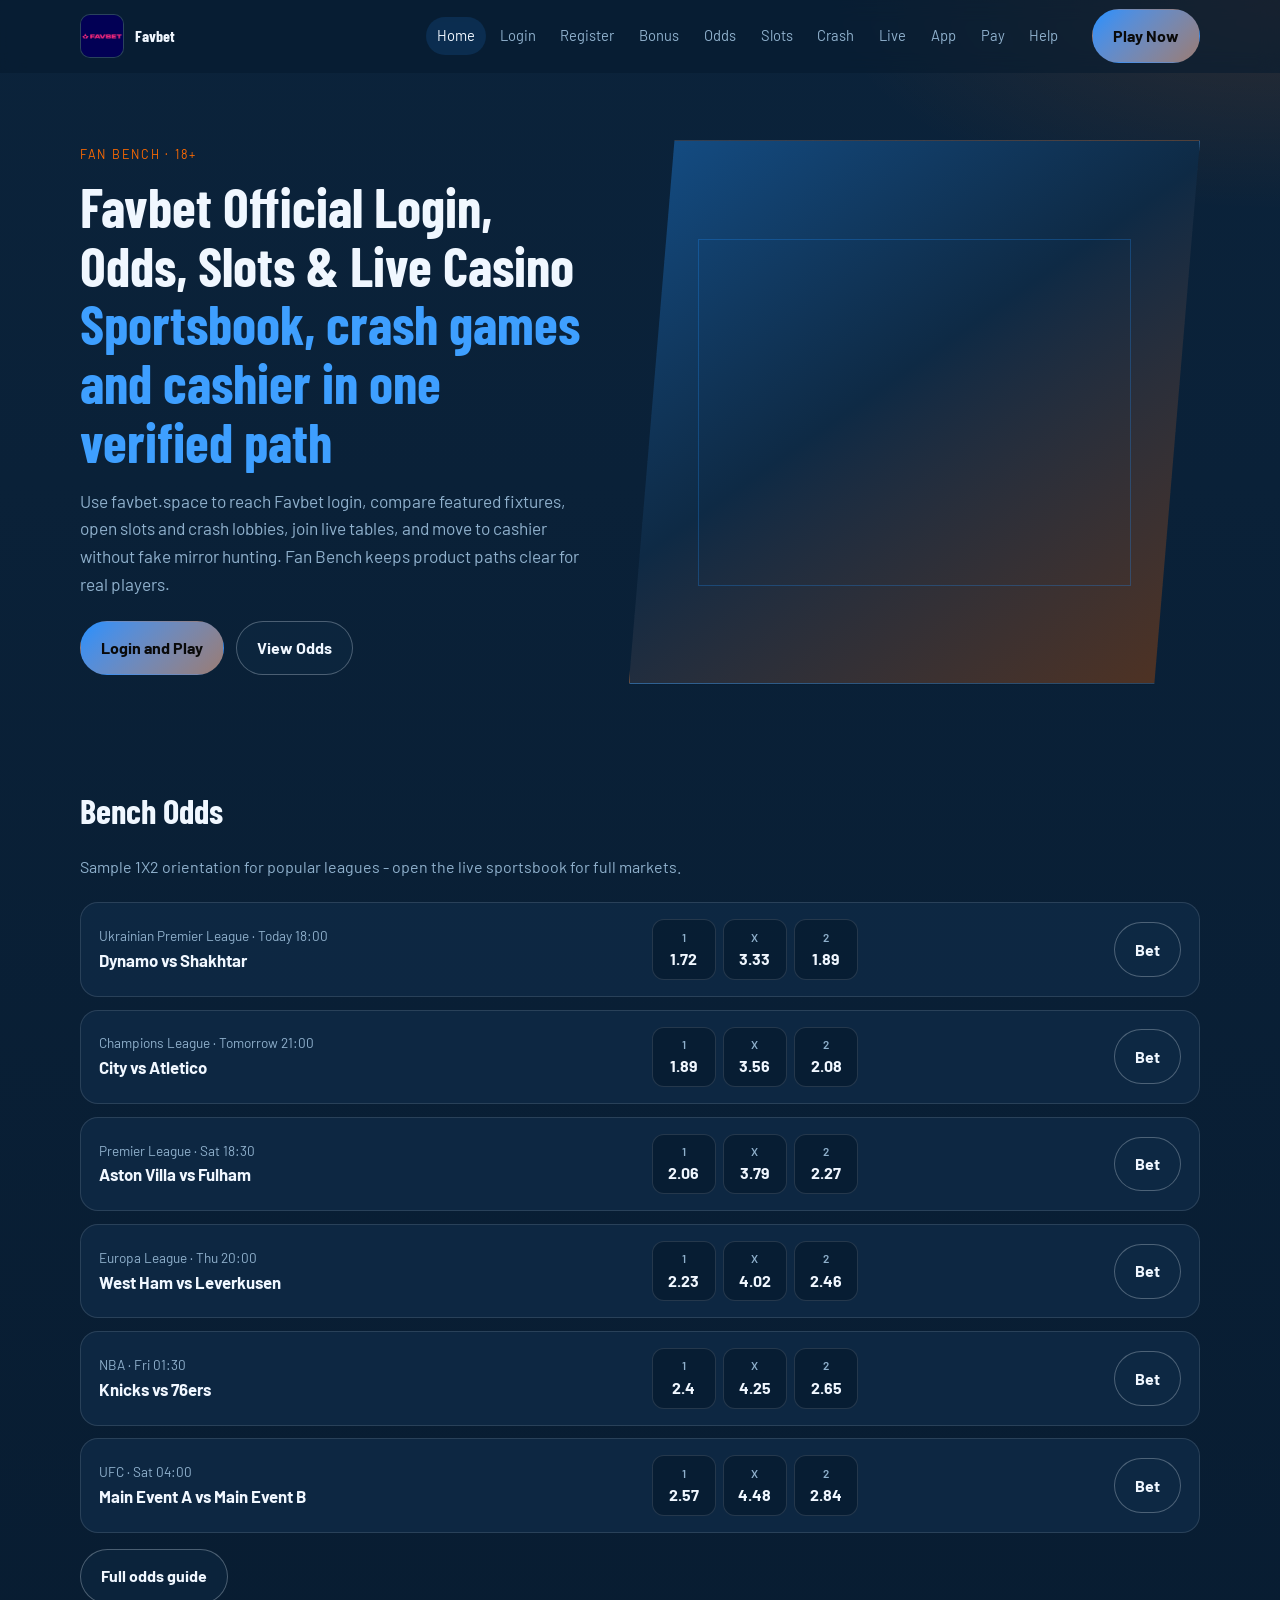
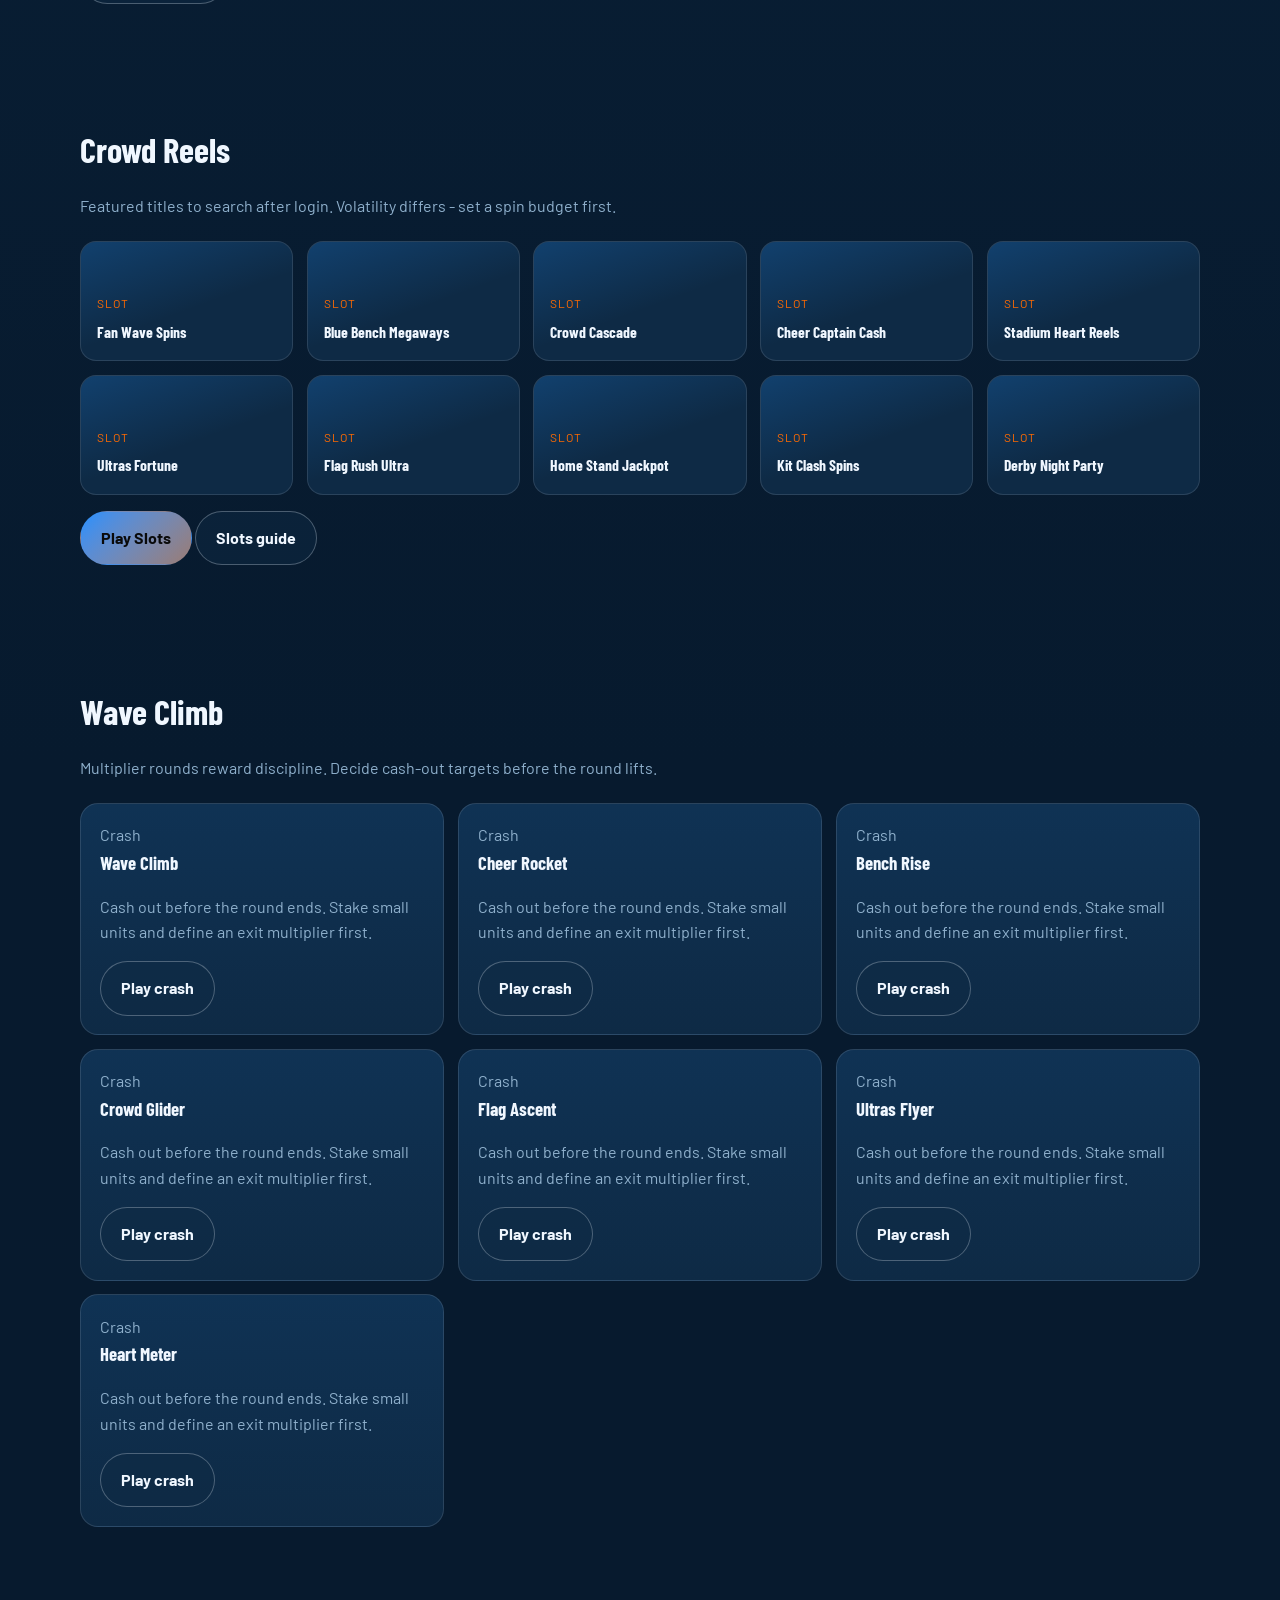
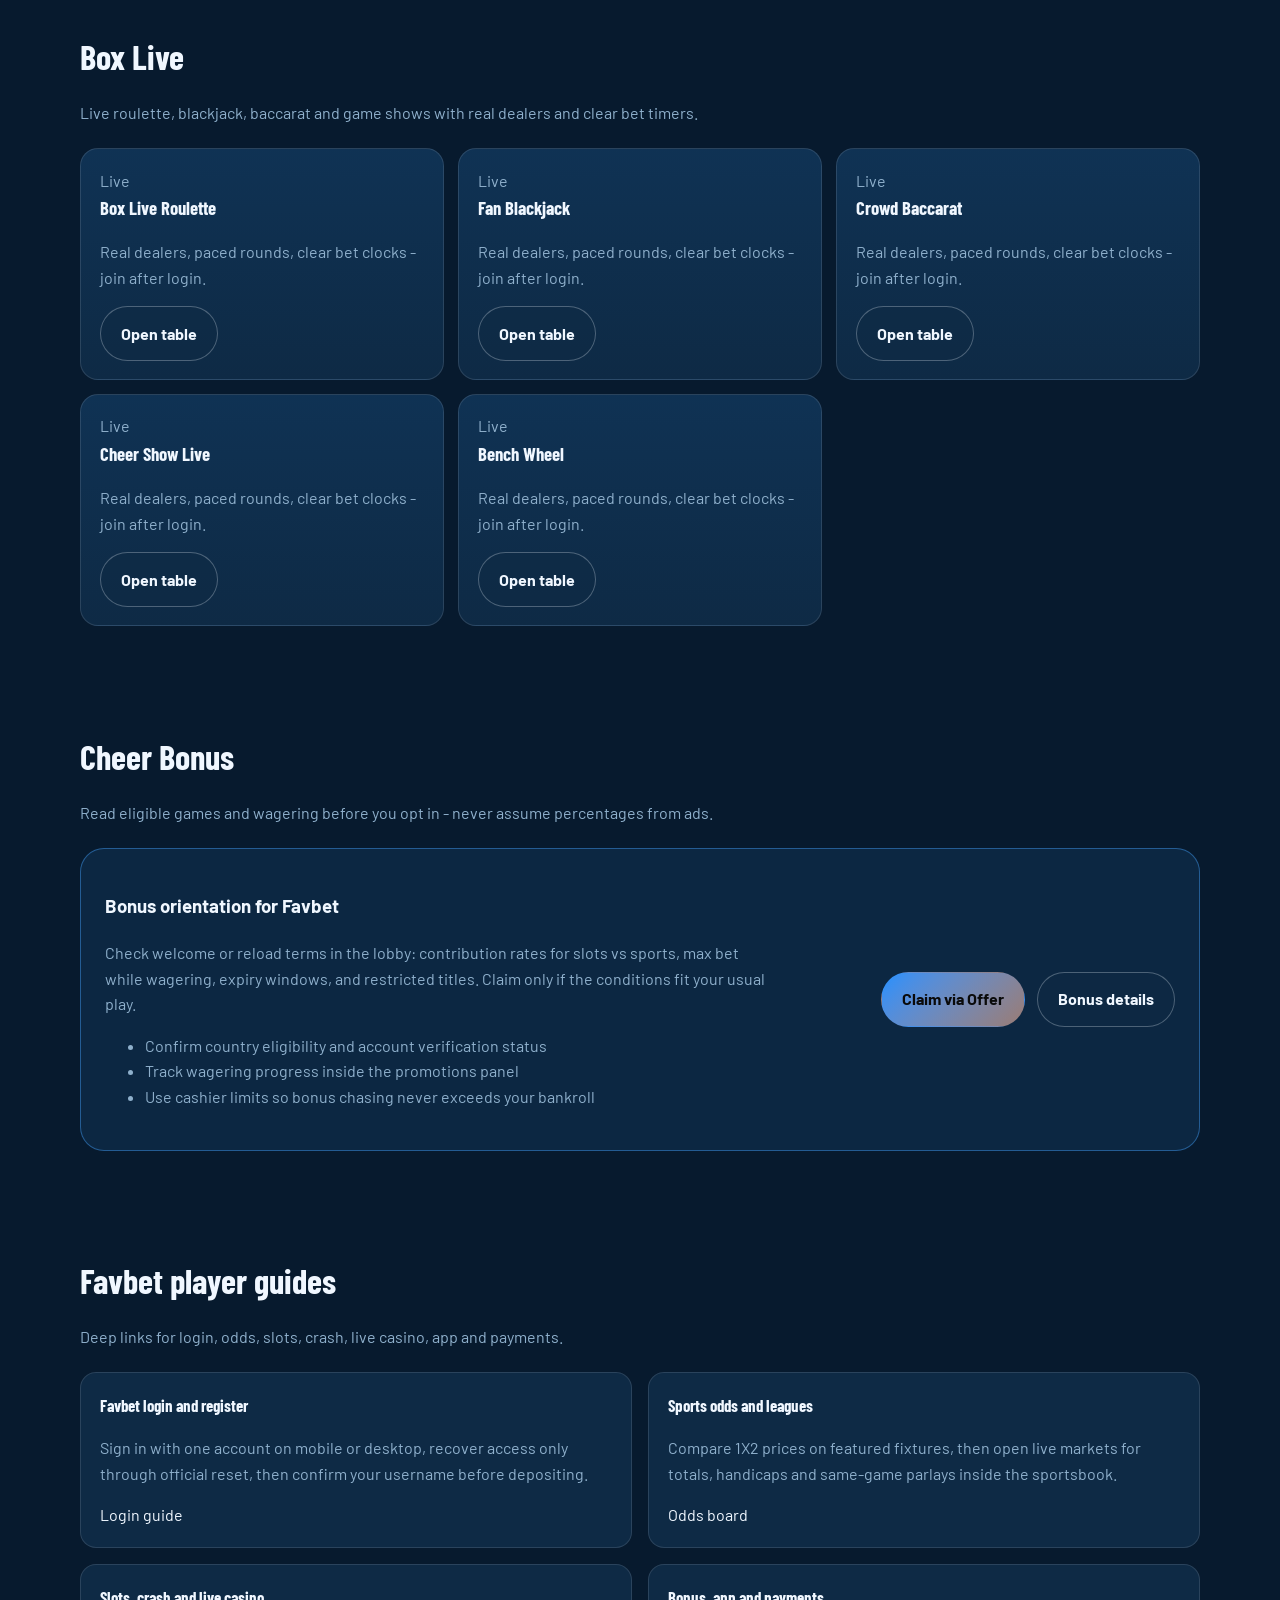
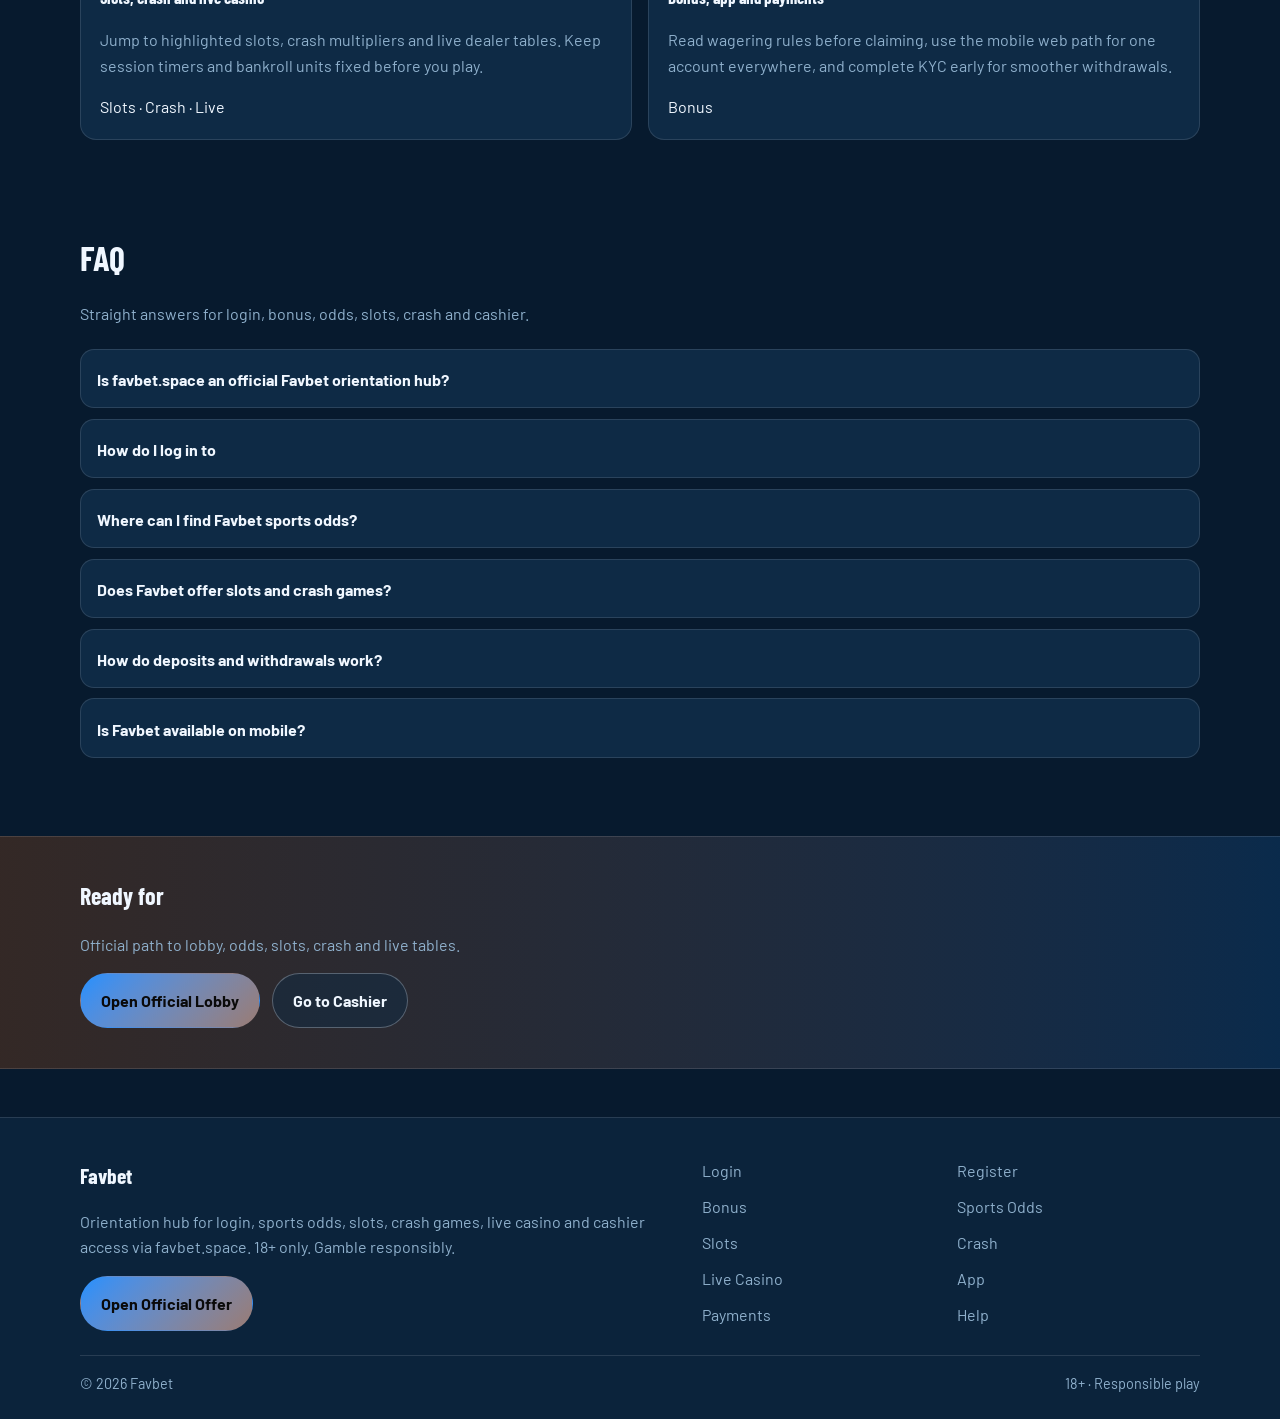
==== index.html @ 4b24b723 "Initial favbet brand hub" ====
<!DOCTYPE html>
<html lang="en">
<head>
<meta charset="utf-8">
<meta name="viewport" content="width=device-width, initial-scale=1">
<title>Favbet Official Login, Sports Odds, Slots &amp; Live Casino | favbet.space</title>
<meta name="description" content="Favbet on favbet.space: fast login, sports odds, slots, crash games, live casino, bonus orientation and cashier access. Play via the official offer. 18+.">
<meta name="robots" content="index,follow,max-image-preview:large">
<link rel="canonical" href="https://favbet.space/">
<meta property="og:type" content="website">
<meta property="og:site_name" content="Favbet">
<meta property="og:title" content="Favbet Official Login, Sports Odds, Slots &amp; Live Casino | favbet.space">
<meta property="og:description" content="Favbet on favbet.space: fast login, sports odds, slots, crash games, live casino, bonus orientation and cashier access. Play via the official offer. 18+.">
<meta property="og:url" content="https://favbet.space/">
<meta property="og:image" content="https://favbet.space/assets/brand/logo.png">
<meta name="twitter:card" content="summary_large_image">
<meta name="twitter:title" content="Favbet Official Login, Sports Odds, Slots &amp; Live Casino | favbet.space">
<meta name="twitter:description" content="Favbet on favbet.space: fast login, sports odds, slots, crash games, live casino, bonus orientation and cashier access. Play via the official offer. 18+.">
<meta name="twitter:image" content="https://favbet.space/assets/brand/logo.png">
<link rel="icon" href="/favicon.png" type="image/png">
<link rel="apple-touch-icon" href="/assets/brand/logo.png">
<link rel="manifest" href="/site.webmanifest">
<link rel="preconnect" href="https://fonts.googleapis.com">
<link rel="preconnect" href="https://fonts.gstatic.com" crossorigin>
<link href="https://fonts.googleapis.com/css2?family=Barlow+Condensed:wght@600;700&family=Barlow:wght@400;600;700&display=swap" rel="stylesheet">
<link rel="stylesheet" href="/css/styles.css">
<script type="application/ld+json">{"@context":"https://schema.org","@type":"FAQPage","url":"https://favbet.space/","mainEntity":[{"@type":"Question","name":"Is favbet.space an official Favbet orientation hub?","acceptedAnswer":{"@type":"Answer","text":"Yes. favbet.space helps you reach Favbet login, sports odds, slots, crash games, live casino and cashier via the verified offer link. Always confirm you land on the live platform after tapping Play."}},{"@type":"Question","name":"How do I log in to ","acceptedAnswer":{"@type":"Answer","text":"Open the official offer from favbet.space, enter your registered email or username and password, complete any security check, then confirm your account name appears in the lobby header."}},{"@type":"Question","name":"Where can I find Favbet sports odds?","acceptedAnswer":{"@type":"Answer","text":"Use the sports / odds section on this hub, then continue to the live Favbet sportsbook for 1X2, handicaps, totals and in-play markets across major leagues."}},{"@type":"Question","name":"Does Favbet offer slots and crash games?","acceptedAnswer":{"@type":"Answer","text":"Yes. Popular slots and crash titles are highlighted here so you can jump straight into the lobby catalog after login. Set a session budget before spinning."}},{"@type":"Question","name":"How do deposits and withdrawals work?","acceptedAnswer":{"@type":"Answer","text":"Fund via the cashier after login, complete KYC early if prompted, and use the same verified methods for withdrawals. Keep billing details consistent with your profile."}},{"@type":"Question","name":"Is Favbet available on mobile?","acceptedAnswer":{"@type":"Answer","text":"One account works on phone and desktop browsers. Prefer a stable connection, avoid shared devices, and log out after cash sessions on borrowed phones."}}]}</script>
</head>
<body class="layout-4 home">
<header class="site-header" id="siteHeader">
<div class="wrap header-inner">
<a class="brand" href="/" aria-label="Favbet home"><img src="/assets/brand/logo.png" alt="Favbet logo" width="44" height="44"><span>Favbet</span></a>
<button class="nav-toggle" id="navToggle" aria-expanded="false" aria-controls="siteNav" type="button">Menu</button>
<nav class="site-nav" id="siteNav"><a class="nav-link is-active" href="/">Home</a><a class="nav-link" href="/fan-login.html">Login</a><a class="nav-link" href="/roster-join.html">Register</a><a class="nav-link" href="/cheer-bonus.html">Bonus</a><a class="nav-link" href="/bench-odds.html">Odds</a><a class="nav-link" href="/crowd-reels.html">Slots</a><a class="nav-link" href="/wave-climb.html">Crash</a><a class="nav-link" href="/box-live.html">Live</a><a class="nav-link" href="/fan-app.html">App</a><a class="nav-link" href="/gate-pay.html">Pay</a><a class="nav-link" href="/crew-help.html">Help</a></nav>
<a class="btn btn-accent header-cta" href="https://martell891.online/6Qcky8Fc?sub_id_1=favbet.space" rel="nofollow sponsored noopener" target="_blank">Play Now</a>
</div>
</header>
<section class="hero"><div class="wrap"><div class="hero-grid">
<div class="hero-copy">
<div class="eyebrow">Fan Bench · 18+</div>
<h1>Favbet Official Login, Odds, Slots &amp; Live Casino<span>Sportsbook, crash games and cashier in one verified path</span></h1>
<p class="lead">Use favbet.space to reach Favbet login, compare featured fixtures, open slots and crash lobbies, join live tables, and move to cashier without fake mirror hunting. Fan Bench keeps product paths clear for real players.</p>
<div class="cta-row">
<a class="btn btn-accent" href="https://martell891.online/6Qcky8Fc?sub_id_1=favbet.space" rel="nofollow sponsored noopener" target="_blank">Login and Play</a>
<a class="btn btn-ghost" href="/bench-odds.html">View Odds</a>
</div></div>
<div class="hero-visual" role="img" aria-label="Favbet arena visual"></div>
</div></div></section>
<section class="section" id="odds"><div class="wrap">
<div class="section-head"><h2>Bench Odds</h2><p class="mute">Sample 1X2 orientation for popular leagues - open the live sportsbook for full markets.</p></div>
<div class="odds-board"><article class="odds-row">
<div><div class="odds-meta">Ukrainian Premier League · Today 18:00</div>
<div class="odds-match">Dynamo vs Shakhtar</div></div>
<div class="odds-prices"><div class="price"><small>1</small>1.72</div><div class="price"><small>X</small>3.33</div><div class="price"><small>2</small>1.89</div></div>
<a class="btn btn-ghost" href="https://martell891.online/6Qcky8Fc?sub_id_1=favbet.space" rel="nofollow sponsored noopener" target="_blank">Bet</a>
</article>
<article class="odds-row">
<div><div class="odds-meta">Champions League · Tomorrow 21:00</div>
<div class="odds-match">City vs Atletico</div></div>
<div class="odds-prices"><div class="price"><small>1</small>1.89</div><div class="price"><small>X</small>3.56</div><div class="price"><small>2</small>2.08</div></div>
<a class="btn btn-ghost" href="https://martell891.online/6Qcky8Fc?sub_id_1=favbet.space" rel="nofollow sponsored noopener" target="_blank">Bet</a>
</article>
<article class="odds-row">
<div><div class="odds-meta">Premier League · Sat 18:30</div>
<div class="odds-match">Aston Villa vs Fulham</div></div>
<div class="odds-prices"><div class="price"><small>1</small>2.06</div><div class="price"><small>X</small>3.79</div><div class="price"><small>2</small>2.27</div></div>
<a class="btn btn-ghost" href="https://martell891.online/6Qcky8Fc?sub_id_1=favbet.space" rel="nofollow sponsored noopener" target="_blank">Bet</a>
</article>
<article class="odds-row">
<div><div class="odds-meta">Europa League · Thu 20:00</div>
<div class="odds-match">West Ham vs Leverkusen</div></div>
<div class="odds-prices"><div class="price"><small>1</small>2.23</div><div class="price"><small>X</small>4.02</div><div class="price"><small>2</small>2.46</div></div>
<a class="btn btn-ghost" href="https://martell891.online/6Qcky8Fc?sub_id_1=favbet.space" rel="nofollow sponsored noopener" target="_blank">Bet</a>
</article>
<article class="odds-row">
<div><div class="odds-meta">NBA · Fri 01:30</div>
<div class="odds-match">Knicks vs 76ers</div></div>
<div class="odds-prices"><div class="price"><small>1</small>2.4</div><div class="price"><small>X</small>4.25</div><div class="price"><small>2</small>2.65</div></div>
<a class="btn btn-ghost" href="https://martell891.online/6Qcky8Fc?sub_id_1=favbet.space" rel="nofollow sponsored noopener" target="_blank">Bet</a>
</article>
<article class="odds-row">
<div><div class="odds-meta">UFC · Sat 04:00</div>
<div class="odds-match">Main Event A vs Main Event B</div></div>
<div class="odds-prices"><div class="price"><small>1</small>2.57</div><div class="price"><small>X</small>4.48</div><div class="price"><small>2</small>2.84</div></div>
<a class="btn btn-ghost" href="https://martell891.online/6Qcky8Fc?sub_id_1=favbet.space" rel="nofollow sponsored noopener" target="_blank">Bet</a>
</article></div>
<p style="margin-top:1rem"><a class="btn btn-ghost" href="/bench-odds.html">Full odds guide</a></p>
</div></section>
<section class="section" id="slots"><div class="wrap">
<div class="section-head"><h2>Crowd Reels</h2><p class="mute">Featured titles to search after login. Volatility differs - set a spin budget first.</p></div>
<div class="card-grid"><article class="game-card"><div class="tag">Slot</div><h3>Fan Wave Spins</h3></article><article class="game-card"><div class="tag">Slot</div><h3>Blue Bench Megaways</h3></article><article class="game-card"><div class="tag">Slot</div><h3>Crowd Cascade</h3></article><article class="game-card"><div class="tag">Slot</div><h3>Cheer Captain Cash</h3></article><article class="game-card"><div class="tag">Slot</div><h3>Stadium Heart Reels</h3></article><article class="game-card"><div class="tag">Slot</div><h3>Ultras Fortune</h3></article><article class="game-card"><div class="tag">Slot</div><h3>Flag Rush Ultra</h3></article><article class="game-card"><div class="tag">Slot</div><h3>Home Stand Jackpot</h3></article><article class="game-card"><div class="tag">Slot</div><h3>Kit Clash Spins</h3></article><article class="game-card"><div class="tag">Slot</div><h3>Derby Night Party</h3></article></div>
<p style="margin-top:1rem"><a class="btn btn-accent" href="https://martell891.online/6Qcky8Fc?sub_id_1=favbet.space" rel="nofollow sponsored noopener" target="_blank">Play Slots</a>
<a class="btn btn-ghost" href="/crowd-reels.html">Slots guide</a></p>
</div></section>
<section class="section" id="crash"><div class="wrap">
<div class="section-head"><h2>Wave Climb</h2><p class="mute">Multiplier rounds reward discipline. Decide cash-out targets before the round lifts.</p></div>
<div class="crash-grid"><article class="panel"><div class="tag mute">Crash</div><h3>Wave Climb</h3><p class="mute">Cash out before the round ends. Stake small units and define an exit multiplier first.</p><a class="btn btn-ghost" href="https://martell891.online/6Qcky8Fc?sub_id_1=favbet.space" rel="nofollow sponsored noopener" target="_blank">Play crash</a></article><article class="panel"><div class="tag mute">Crash</div><h3>Cheer Rocket</h3><p class="mute">Cash out before the round ends. Stake small units and define an exit multiplier first.</p><a class="btn btn-ghost" href="https://martell891.online/6Qcky8Fc?sub_id_1=favbet.space" rel="nofollow sponsored noopener" target="_blank">Play crash</a></article><article class="panel"><div class="tag mute">Crash</div><h3>Bench Rise</h3><p class="mute">Cash out before the round ends. Stake small units and define an exit multiplier first.</p><a class="btn btn-ghost" href="https://martell891.online/6Qcky8Fc?sub_id_1=favbet.space" rel="nofollow sponsored noopener" target="_blank">Play crash</a></article><article class="panel"><div class="tag mute">Crash</div><h3>Crowd Glider</h3><p class="mute">Cash out before the round ends. Stake small units and define an exit multiplier first.</p><a class="btn btn-ghost" href="https://martell891.online/6Qcky8Fc?sub_id_1=favbet.space" rel="nofollow sponsored noopener" target="_blank">Play crash</a></article><article class="panel"><div class="tag mute">Crash</div><h3>Flag Ascent</h3><p class="mute">Cash out before the round ends. Stake small units and define an exit multiplier first.</p><a class="btn btn-ghost" href="https://martell891.online/6Qcky8Fc?sub_id_1=favbet.space" rel="nofollow sponsored noopener" target="_blank">Play crash</a></article><article class="panel"><div class="tag mute">Crash</div><h3>Ultras Flyer</h3><p class="mute">Cash out before the round ends. Stake small units and define an exit multiplier first.</p><a class="btn btn-ghost" href="https://martell891.online/6Qcky8Fc?sub_id_1=favbet.space" rel="nofollow sponsored noopener" target="_blank">Play crash</a></article><article class="panel"><div class="tag mute">Crash</div><h3>Heart Meter</h3><p class="mute">Cash out before the round ends. Stake small units and define an exit multiplier first.</p><a class="btn btn-ghost" href="https://martell891.online/6Qcky8Fc?sub_id_1=favbet.space" rel="nofollow sponsored noopener" target="_blank">Play crash</a></article></div>
</div></section>
<section class="section" id="live"><div class="wrap">
<div class="section-head"><h2>Box Live</h2><p class="mute">Live roulette, blackjack, baccarat and game shows with real dealers and clear bet timers.</p></div>
<div class="live-grid"><article class="panel"><div class="tag mute">Live</div><h3>Box Live Roulette</h3><p class="mute">Real dealers, paced rounds, clear bet clocks - join after login.</p><a class="btn btn-ghost" href="https://martell891.online/6Qcky8Fc?sub_id_1=favbet.space" rel="nofollow sponsored noopener" target="_blank">Open table</a></article><article class="panel"><div class="tag mute">Live</div><h3>Fan Blackjack</h3><p class="mute">Real dealers, paced rounds, clear bet clocks - join after login.</p><a class="btn btn-ghost" href="https://martell891.online/6Qcky8Fc?sub_id_1=favbet.space" rel="nofollow sponsored noopener" target="_blank">Open table</a></article><article class="panel"><div class="tag mute">Live</div><h3>Crowd Baccarat</h3><p class="mute">Real dealers, paced rounds, clear bet clocks - join after login.</p><a class="btn btn-ghost" href="https://martell891.online/6Qcky8Fc?sub_id_1=favbet.space" rel="nofollow sponsored noopener" target="_blank">Open table</a></article><article class="panel"><div class="tag mute">Live</div><h3>Cheer Show Live</h3><p class="mute">Real dealers, paced rounds, clear bet clocks - join after login.</p><a class="btn btn-ghost" href="https://martell891.online/6Qcky8Fc?sub_id_1=favbet.space" rel="nofollow sponsored noopener" target="_blank">Open table</a></article><article class="panel"><div class="tag mute">Live</div><h3>Bench Wheel</h3><p class="mute">Real dealers, paced rounds, clear bet clocks - join after login.</p><a class="btn btn-ghost" href="https://martell891.online/6Qcky8Fc?sub_id_1=favbet.space" rel="nofollow sponsored noopener" target="_blank">Open table</a></article></div>
</div></section>
<section class="section" id="bonus"><div class="wrap">
<div class="section-head"><h2>Cheer Bonus</h2><p class="mute">Read eligible games and wagering before you opt in - never assume percentages from ads.</p></div>
<div class="bonus-box"><div>
<h3>Bonus orientation for Favbet</h3>
<p class="mute">Check welcome or reload terms in the lobby: contribution rates for slots vs sports, max bet while wagering, expiry windows, and restricted titles. Claim only if the conditions fit your usual play.</p>
<ul class="mute"><li>Confirm country eligibility and account verification status</li><li>Track wagering progress inside the promotions panel</li><li>Use cashier limits so bonus chasing never exceeds your bankroll</li></ul>
</div>
<div class="cta-row" style="justify-content:flex-end">
<a class="btn btn-accent" href="https://martell891.online/6Qcky8Fc?sub_id_1=favbet.space" rel="nofollow sponsored noopener" target="_blank">Claim via Offer</a>
<a class="btn btn-ghost" href="/cheer-bonus.html">Bonus details</a>
</div></div></div></section>
<section class="section" id="seo"><div class="wrap">
<div class="section-head"><h2>Favbet player guides</h2><p class="mute">Deep links for login, odds, slots, crash, live casino, app and payments.</p></div>
<div class="seo-stack"><article class="seo-card"><h3>Favbet login and register</h3><p class="mute">Sign in with one account on mobile or desktop, recover access only through official reset, then confirm your username before depositing.</p><a href="/fan-login.html">Login guide</a></article>
<article class="seo-card"><h3>Sports odds and leagues</h3><p class="mute">Compare 1X2 prices on featured fixtures, then open live markets for totals, handicaps and same-game parlays inside the sportsbook.</p><a href="/bench-odds.html">Odds board</a></article>
<article class="seo-card"><h3>Slots, crash and live casino</h3><p class="mute">Jump to highlighted slots, crash multipliers and live dealer tables. Keep session timers and bankroll units fixed before you play.</p><a href="/crowd-reels.html">Slots</a> · <a href="/wave-climb.html">Crash</a> · <a href="/box-live.html">Live</a></article>
<article class="seo-card"><h3>Bonus, app and payments</h3><p class="mute">Read wagering rules before claiming, use the mobile web path for one account everywhere, and complete KYC early for smoother withdrawals.</p><a href="/cheer-bonus.html">Bonus</a></article></div>
</div></section>
<section class="faq wrap" id="faq"><div class="section-head"><h2>FAQ</h2><p class="mute">Straight answers for login, bonus, odds, slots, crash and cashier.</p></div><div class="faq-list"><details class="faq-item"><summary>Is favbet.space an official Favbet orientation hub?</summary><p>Yes. favbet.space helps you reach Favbet login, sports odds, slots, crash games, live casino and cashier via the verified offer link. Always confirm you land on the live platform after tapping Play.</p></details><details class="faq-item"><summary>How do I log in to </summary><p>Open the official offer from favbet.space, enter your registered email or username and password, complete any security check, then confirm your account name appears in the lobby header.</p></details><details class="faq-item"><summary>Where can I find Favbet sports odds?</summary><p>Use the sports / odds section on this hub, then continue to the live Favbet sportsbook for 1X2, handicaps, totals and in-play markets across major leagues.</p></details><details class="faq-item"><summary>Does Favbet offer slots and crash games?</summary><p>Yes. Popular slots and crash titles are highlighted here so you can jump straight into the lobby catalog after login. Set a session budget before spinning.</p></details><details class="faq-item"><summary>How do deposits and withdrawals work?</summary><p>Fund via the cashier after login, complete KYC early if prompted, and use the same verified methods for withdrawals. Keep billing details consistent with your profile.</p></details><details class="faq-item"><summary>Is Favbet available on mobile?</summary><p>One account works on phone and desktop browsers. Prefer a stable connection, avoid shared devices, and log out after cash sessions on borrowed phones.</p></details></div></section>
<section class="cta-band"><div class="wrap cta-inner">
<h2>Ready for </h2>
<p class="mute">Official path to lobby, odds, slots, crash and live tables.</p>
<div class="cta-row">
<a class="btn btn-accent" href="https://martell891.online/6Qcky8Fc?sub_id_1=favbet.space" rel="nofollow sponsored noopener" target="_blank">Open Official Lobby</a>
<a class="btn btn-ghost" href="https://martell891.online/6Qcky8Fc?sub_id_1=favbet.space" rel="nofollow sponsored noopener" target="_blank">Go to Cashier</a>
</div></div></section>
<footer class="site-footer">
<div class="wrap footer-grid">
<div>
<div class="footer-brand">Favbet</div>
<p class="mute">Orientation hub for login, sports odds, slots, crash games, live casino and cashier access via favbet.space. 18+ only. Gamble responsibly.</p>
<a class="btn btn-accent" href="https://martell891.online/6Qcky8Fc?sub_id_1=favbet.space" rel="nofollow sponsored noopener" target="_blank">Open Official Offer</a>
</div>
<div class="footer-links"><a href="/fan-login.html">Login</a><a href="/roster-join.html">Register</a><a href="/cheer-bonus.html">Bonus</a><a href="/bench-odds.html">Sports Odds</a><a href="/crowd-reels.html">Slots</a><a href="/wave-climb.html">Crash</a><a href="/box-live.html">Live Casino</a><a href="/fan-app.html">App</a><a href="/gate-pay.html">Payments</a><a href="/crew-help.html">Help</a></div>
</div>
<div class="wrap footer-base"><span>&copy; 2026 Favbet</span><span>18+ &middot; Responsible play</span></div>
</footer>
<script src="/js/main.js"></script>
</body>
</html>
---- css/styles.css ----
:root{
--bg:#071A2E;--surface:#0E2A45;--text:#F0F7FF;--mute:#8FB0CC;
--accent:#1E90FF;--accent2:#FF6A00;
--font-display:'Barlow Condensed',Georgia,serif;--font-body:'Barlow',system-ui,sans-serif;
--radius:18px;--line:color-mix(in srgb,var(--text) 12%,transparent);
--shadow:0 18px 50px color-mix(in srgb,#000 45%,transparent);
}
*{box-sizing:border-box}html{scroll-behavior:smooth}
body{margin:0;font-family:var(--font-body);color:var(--text);line-height:1.6;min-height:100vh;background:
radial-gradient(1100px 500px at 10% -10%,color-mix(in srgb,var(--accent) 16%,transparent),transparent 55%),
radial-gradient(900px 420px at 100% 0%,color-mix(in srgb,var(--accent2) 14%,transparent),transparent 50%),
linear-gradient(180deg,color-mix(in srgb,var(--surface) 55%,var(--bg)),var(--bg) 38%,var(--bg))}
img{max-width:100%;display:block}a{color:inherit;text-decoration:none}
.wrap{width:min(1120px,92%);margin:0 auto}.mute{color:var(--mute)}
.site-header{position:sticky;top:0;z-index:50;backdrop-filter:blur(10px);background:color-mix(in srgb,var(--bg) 55%,transparent);border-bottom:1px solid transparent;transition:.25s ease}
.site-header.is-solid{background:color-mix(in srgb,var(--bg) 92%,transparent);border-bottom-color:var(--line);box-shadow:0 8px 30px color-mix(in srgb,#000 25%,transparent)}
.header-inner{display:flex;align-items:center;gap:1rem;min-height:72px}
.brand{display:flex;align-items:center;gap:.7rem;font-family:var(--font-display);font-weight:700}
.brand img{width:44px;height:44px;object-fit:cover;border-radius:10px;border:1px solid var(--line);background:var(--surface)}
.site-nav{display:none;gap:.15rem;flex-wrap:wrap}
.nav-link{padding:.45rem .7rem;border-radius:999px;color:var(--mute);font-size:.92rem}
.nav-link:hover,.nav-link.is-active{color:var(--text);background:color-mix(in srgb,var(--accent) 14%,transparent)}
.nav-toggle{margin-left:auto;background:var(--surface);border:1px solid var(--line);color:var(--text);border-radius:999px;padding:.45rem .9rem;cursor:pointer}
.header-cta{display:none}
@media(min-width:980px){.nav-toggle{display:none}.site-nav{display:flex;margin-left:auto}.header-cta{display:inline-flex;margin-left:.4rem}}
body.nav-open .site-nav{display:flex;position:absolute;left:4%;right:4%;top:72px;flex-direction:column;background:var(--surface);border:1px solid var(--line);border-radius:16px;padding:.6rem;box-shadow:var(--shadow)}
.btn{display:inline-flex;align-items:center;justify-content:center;gap:.4rem;padding:.85rem 1.25rem;border-radius:999px;font-weight:700;border:1px solid transparent;transition:.2s ease}
.btn-accent{background:linear-gradient(135deg,var(--accent),color-mix(in srgb,var(--accent2) 55%,var(--accent)));color:#0a0a0a}
.btn-accent:hover{filter:brightness(1.06);transform:translateY(-1px)}
.btn-ghost{border-color:color-mix(in srgb,var(--text) 28%,transparent);color:var(--text);background:color-mix(in srgb,var(--surface) 50%,transparent)}
.btn-ghost:hover{border-color:var(--accent);color:var(--accent)}
.hero{padding:4.2rem 0 3rem}.hero-grid{display:grid;gap:2rem}@media(min-width:900px){.hero-grid{grid-template-columns:.95fr 1.05fr}}.hero-visual{clip-path:polygon(8% 0,100% 0,92% 100%,0 100%);aspect-ratio:1.05;border-radius:0}
.eyebrow{display:inline-block;font-size:.78rem;letter-spacing:.14em;text-transform:uppercase;color:var(--accent2);margin-bottom:.8rem}
.hero h1{font-family:var(--font-display);font-size:clamp(2rem,4.5vw,3.4rem);line-height:1.08;margin:0 0 1rem;font-weight:700}
.hero h1 span{display:block;color:color-mix(in srgb,var(--accent) 85%,var(--text))}
.lead{font-size:1.08rem;color:var(--mute);max-width:54ch;margin:0 0 1.4rem}
.cta-row{display:flex;flex-wrap:wrap;gap:.75rem}
.hero-visual{background:linear-gradient(145deg,color-mix(in srgb,var(--accent) 35%,var(--surface)),var(--surface) 45%,color-mix(in srgb,var(--accent2) 30%,var(--bg))),repeating-linear-gradient(-28deg,transparent,transparent 12px,color-mix(in srgb,var(--text) 4%,transparent) 12px,color-mix(in srgb,var(--text) 4%,transparent) 13px);border:1px solid var(--line);box-shadow:var(--shadow);position:relative;overflow:hidden;min-height:220px}
.hero-visual::after{content:"";position:absolute;inset:18% 12%;border:1px solid color-mix(in srgb,var(--accent) 40%,transparent);border-radius:inherit;opacity:.7}
.section{padding:3.2rem 0}.section-head{margin-bottom:1.4rem}
.section-head h2{font-family:var(--font-display);font-size:clamp(1.55rem,3vw,2.15rem);margin:0 0 .45rem}
.odds-board{display:grid;gap:.8rem}
.odds-row{display:grid;gap:.7rem;align-items:center;background:color-mix(in srgb,var(--surface) 88%,transparent);border:1px solid var(--line);border-radius:var(--radius);padding:1rem 1.1rem}
@media(min-width:760px){.odds-row{grid-template-columns:1.2fr 1fr auto}}
.odds-meta{font-size:.85rem;color:var(--mute)}.odds-match{font-weight:700;font-size:1.05rem}
.odds-prices{display:flex;gap:.45rem;flex-wrap:wrap}
.price{min-width:64px;text-align:center;padding:.45rem .55rem;border-radius:12px;background:color-mix(in srgb,var(--bg) 70%,transparent);border:1px solid var(--line);font-weight:700}
.price small{display:block;font-weight:600;color:var(--mute);font-size:.72rem}
.card-grid{display:grid;grid-template-columns:repeat(2,1fr);gap:.85rem}
@media(min-width:720px){.card-grid{grid-template-columns:repeat(3,1fr)}}
@media(min-width:980px){.card-grid{grid-template-columns:repeat(5,1fr)}}
.game-card{background:var(--surface);border:1px solid var(--line);border-radius:16px;padding:1rem;min-height:120px;display:flex;flex-direction:column;justify-content:flex-end;position:relative;overflow:hidden}
.game-card::before{content:"";position:absolute;inset:0;background:linear-gradient(160deg,color-mix(in srgb,var(--accent) 22%,transparent),transparent 55%)}
.game-card>*{position:relative;z-index:1}
.game-card h3{margin:0;font-size:.98rem;font-family:var(--font-display)}
.game-card .tag{font-size:.75rem;color:var(--accent2);margin-bottom:.35rem;text-transform:uppercase;letter-spacing:.08em}
.crash-grid,.live-grid{display:grid;gap:.85rem}
@media(min-width:700px){.crash-grid{grid-template-columns:repeat(2,1fr)}.live-grid{grid-template-columns:repeat(3,1fr)}}
@media(min-width:1000px){.crash-grid{grid-template-columns:repeat(3,1fr)}}
.panel{background:linear-gradient(180deg,color-mix(in srgb,var(--surface) 92%,var(--accent)),var(--surface));border:1px solid var(--line);border-radius:var(--radius);padding:1.15rem 1.2rem}
.panel h3{margin:0 0 .35rem;font-family:var(--font-display)}
.bonus-box{display:grid;gap:1.2rem;background:color-mix(in srgb,var(--surface) 90%,transparent);border:1px solid color-mix(in srgb,var(--accent) 35%,var(--line));border-radius:24px;padding:1.5rem}
@media(min-width:860px){.bonus-box{grid-template-columns:1.4fr .8fr;align-items:center}}
.seo-stack{display:grid;gap:1rem}@media(min-width:800px){.seo-stack{grid-template-columns:repeat(2,1fr)}}
.seo-card{padding:1.2rem;border-radius:16px;background:var(--surface);border:1px solid var(--line)}
.seo-card h3{margin:0 0 .5rem;font-size:1.05rem;font-family:var(--font-display)}
.faq-list{display:grid;gap:.65rem}
.faq-item{background:var(--surface);border:1px solid var(--line);border-radius:14px;padding:.2rem 1rem 0}
.faq-item summary{cursor:pointer;font-weight:700;padding:.9rem 0;list-style:none}
.faq-item summary::-webkit-details-marker{display:none}
.faq-item p{margin:0 0 1rem;color:var(--mute)}
.cta-band{margin:2.5rem 0 0;padding:2.5rem 0;background:linear-gradient(90deg,color-mix(in srgb,var(--accent2) 18%,var(--bg)),color-mix(in srgb,var(--accent) 14%,var(--bg)));border-top:1px solid var(--line);border-bottom:1px solid var(--line)}
.cta-inner h2{font-family:var(--font-display);margin:0 0 .5rem}
.page-hero{padding:3.5rem 0 1.5rem}
.page-hero h1{font-family:var(--font-display);font-size:clamp(1.85rem,4vw,2.8rem);line-height:1.1;margin:0 0 .8rem}
.page-hero h1 em{font-style:normal;color:var(--accent);display:block;font-size:.72em;margin-top:.35rem}
.gate{margin:1.2rem 0 0;padding:1rem 1.15rem;border-left:3px solid var(--accent);background:color-mix(in srgb,var(--surface) 80%,transparent);border-radius:0 14px 14px 0}
.chapter-grid{display:grid;gap:1rem}
.chapter{background:var(--surface);border:1px solid var(--line);border-radius:16px;padding:1.15rem 1.2rem}
.chapter-n{font-size:.78rem;letter-spacing:.12em;text-transform:uppercase;color:var(--accent2);margin-bottom:.35rem}
.chapter h3{margin:0 0 .55rem;font-family:var(--font-display);font-size:1.15rem}
.chapter p{margin:.35rem 0;color:var(--mute)}
.chip-row{display:flex;flex-wrap:wrap;gap:.55rem}
.chip{padding:.55rem .9rem;border-radius:999px;border:1px solid var(--line);background:color-mix(in srgb,var(--surface) 80%,transparent);font-size:.92rem}
.chip:hover{border-color:var(--accent);color:var(--accent)}
.related,.chapters,.faq{padding:2.4rem 0}
.site-footer{margin-top:3rem;padding:2.5rem 0 1.5rem;border-top:1px solid var(--line);background:color-mix(in srgb,var(--surface) 55%,var(--bg))}
.footer-grid{display:grid;gap:1.5rem}@media(min-width:800px){.footer-grid{grid-template-columns:1.2fr 1fr}}
.footer-brand{font-family:var(--font-display);font-size:1.35rem;font-weight:700;margin-bottom:.5rem}
.footer-links{display:grid;grid-template-columns:repeat(2,1fr);gap:.45rem .8rem}
.footer-links a{color:var(--mute)}.footer-links a:hover{color:var(--accent)}
.footer-base{display:flex;justify-content:space-between;gap:1rem;flex-wrap:wrap;margin-top:1.5rem;padding-top:1rem;border-top:1px solid var(--line);color:var(--mute);font-size:.9rem}
.layout-4 .hero-visual{outline:1px solid color-mix(in srgb,var(--accent) 25%,transparent);outline-offset:6px}
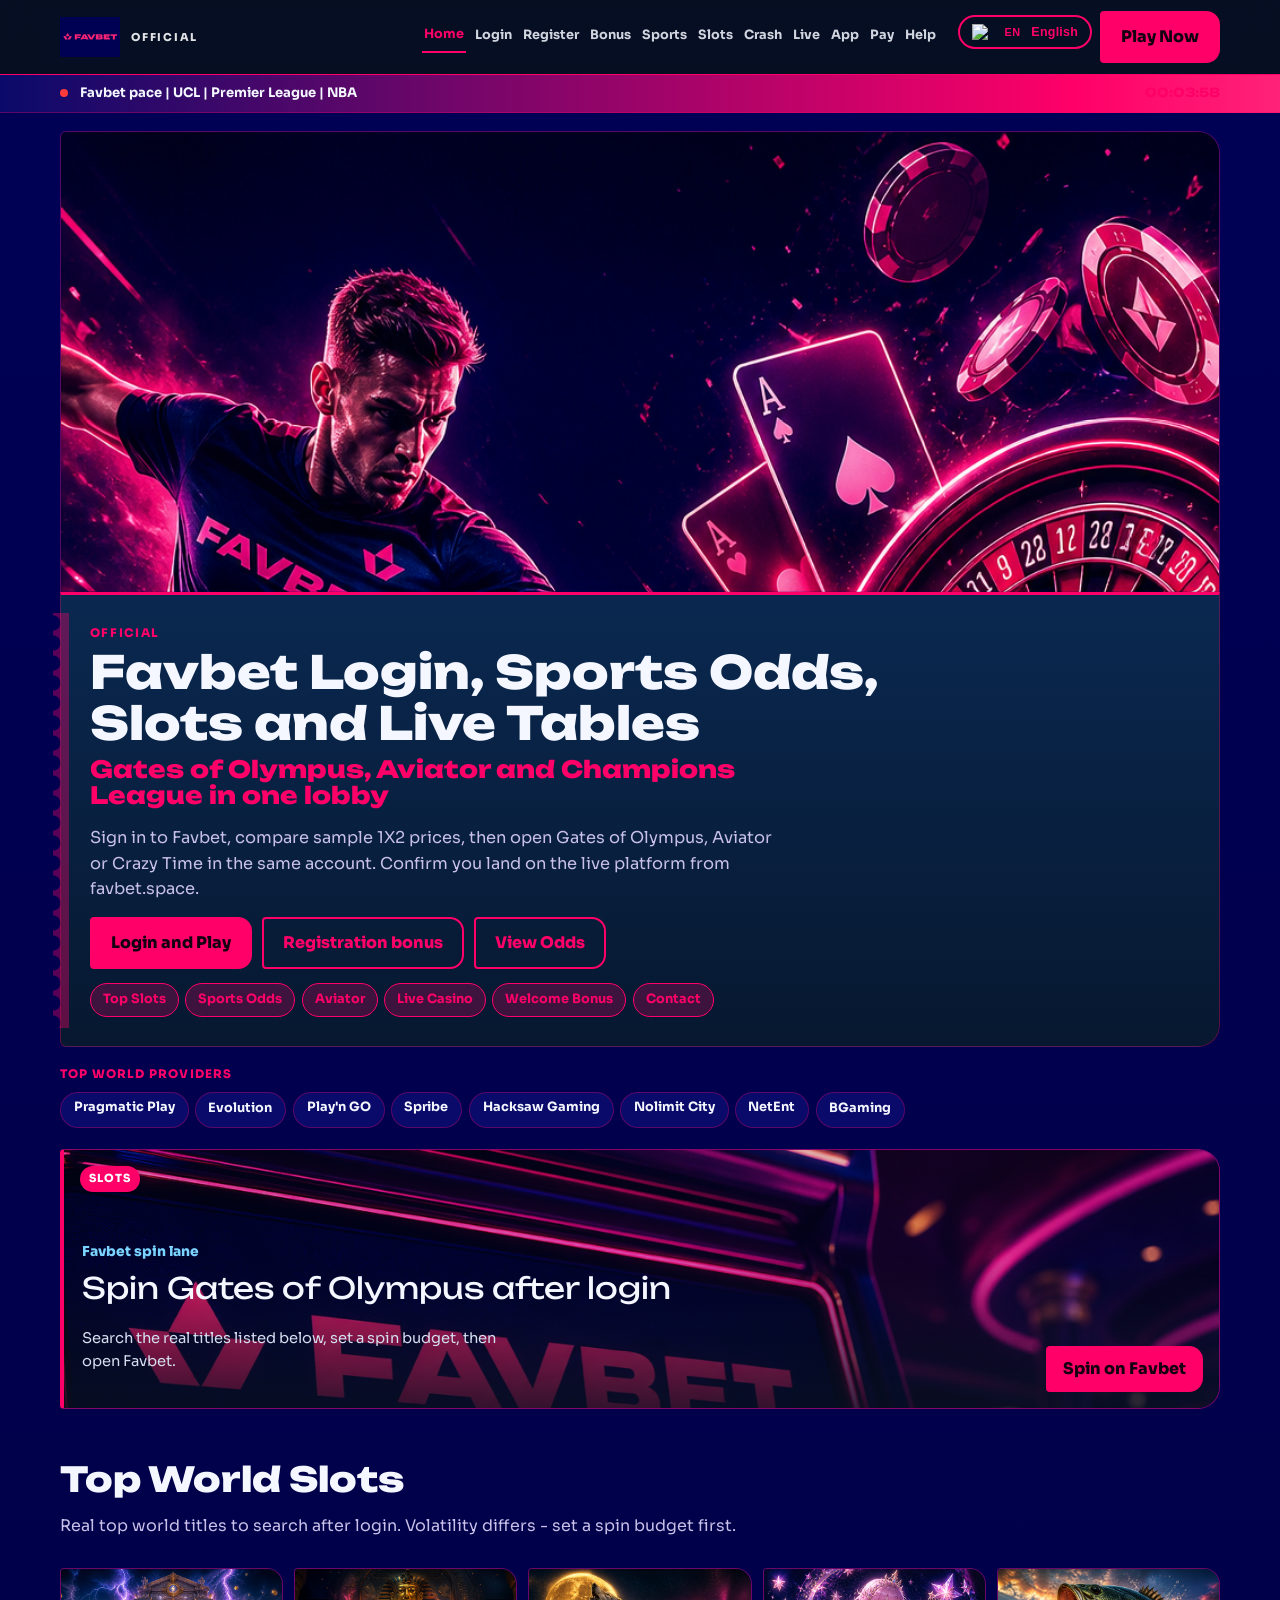
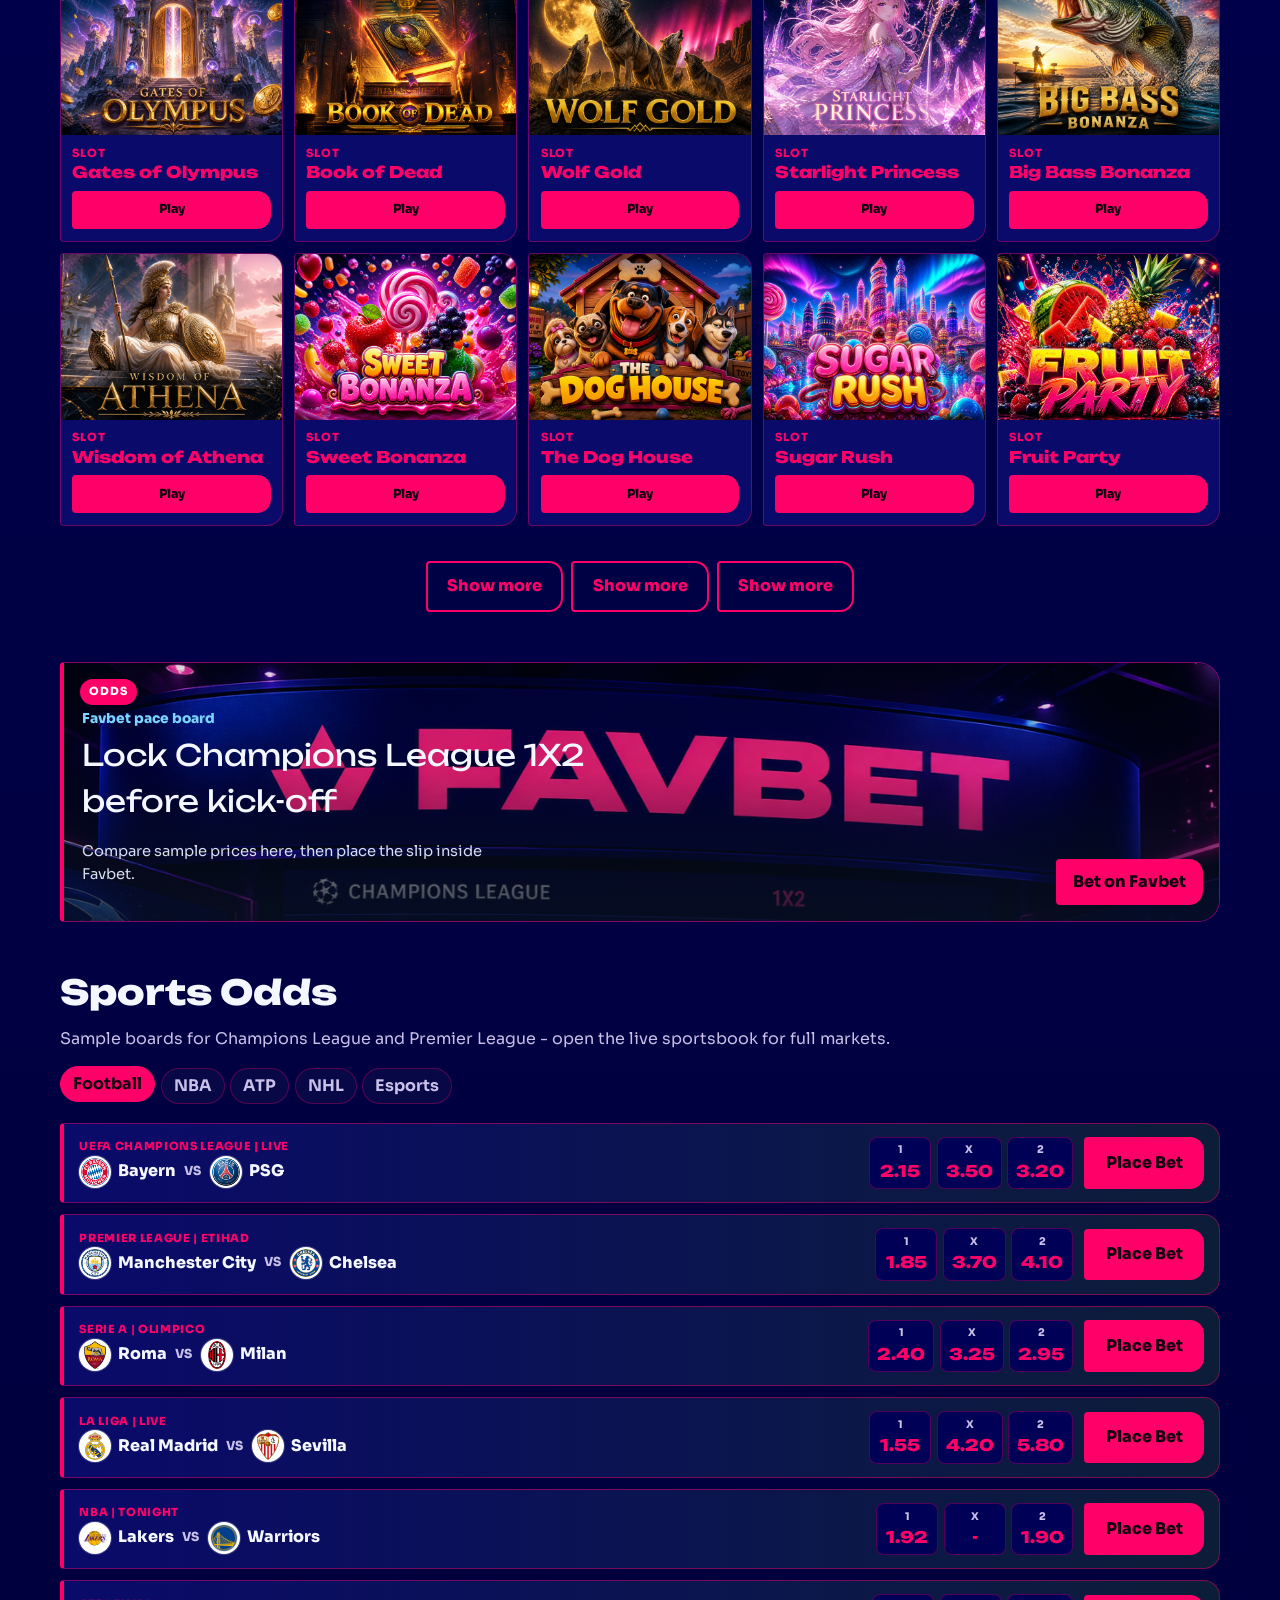
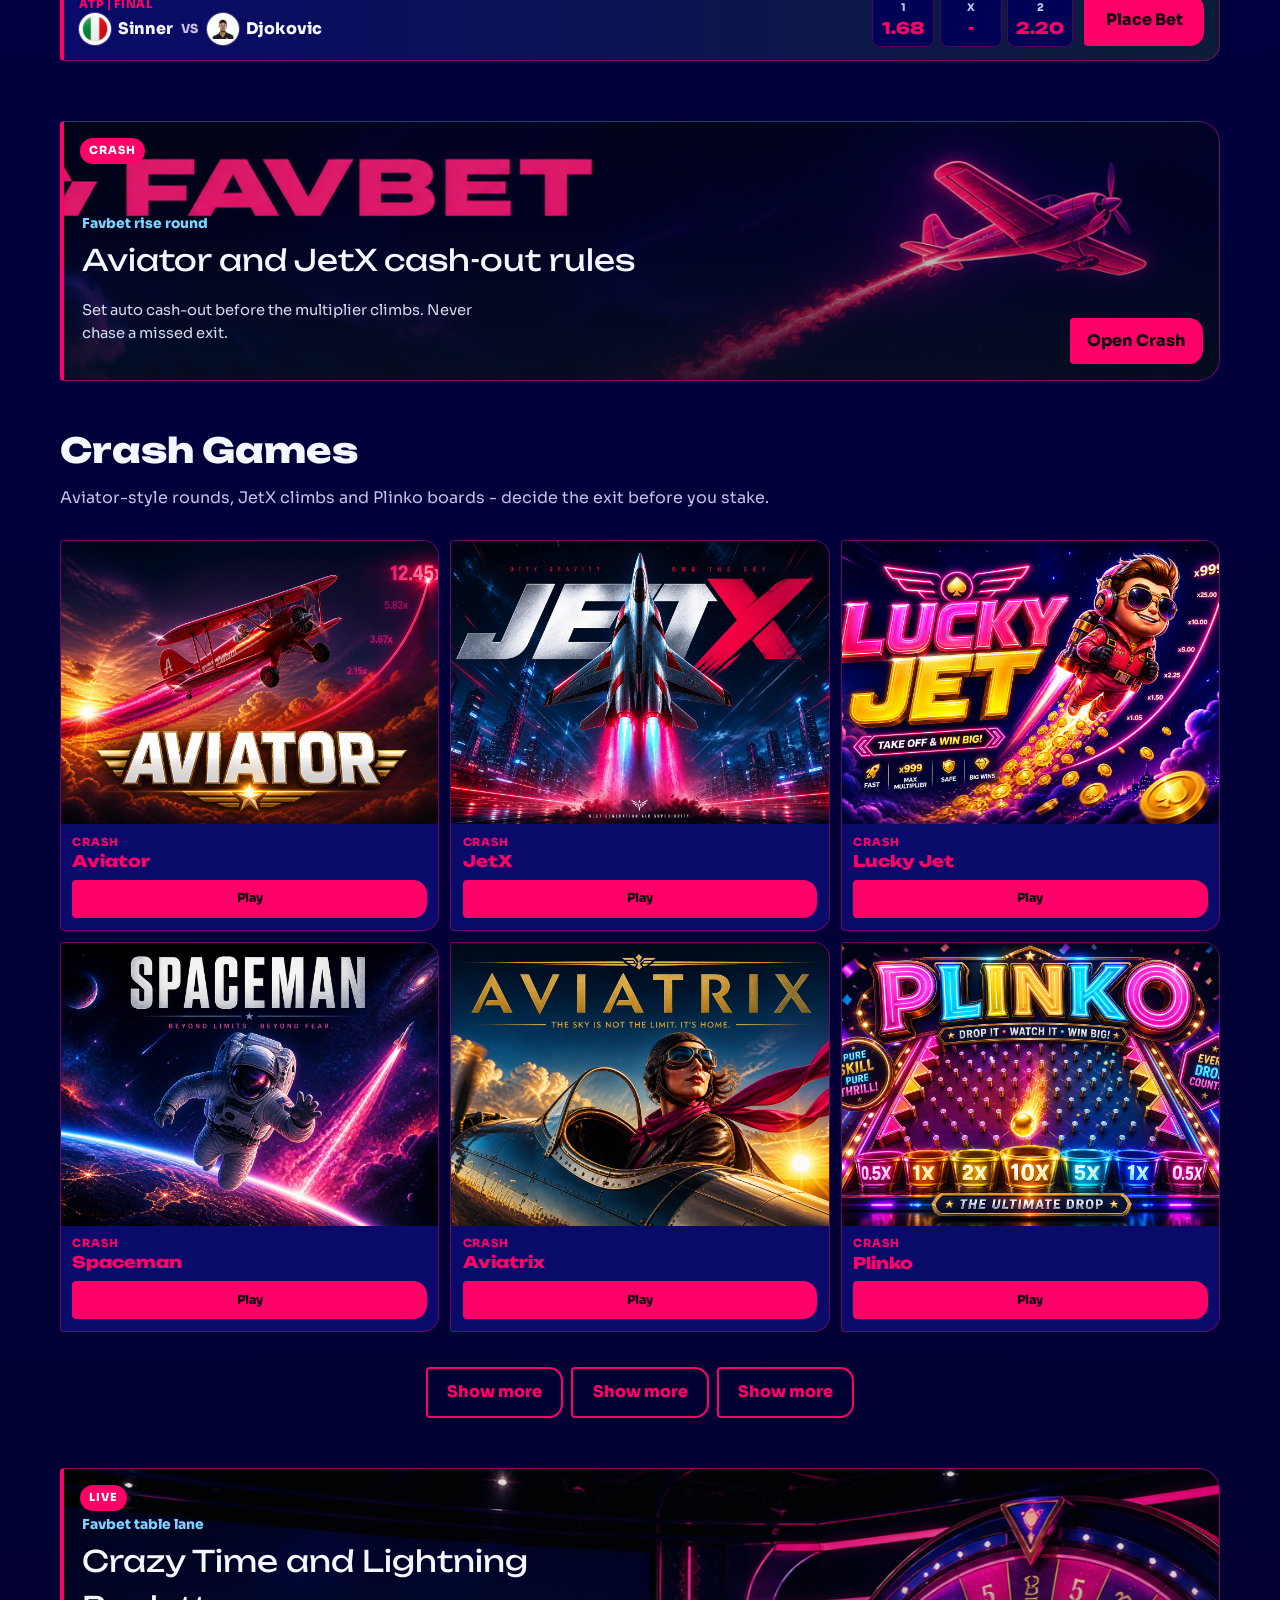
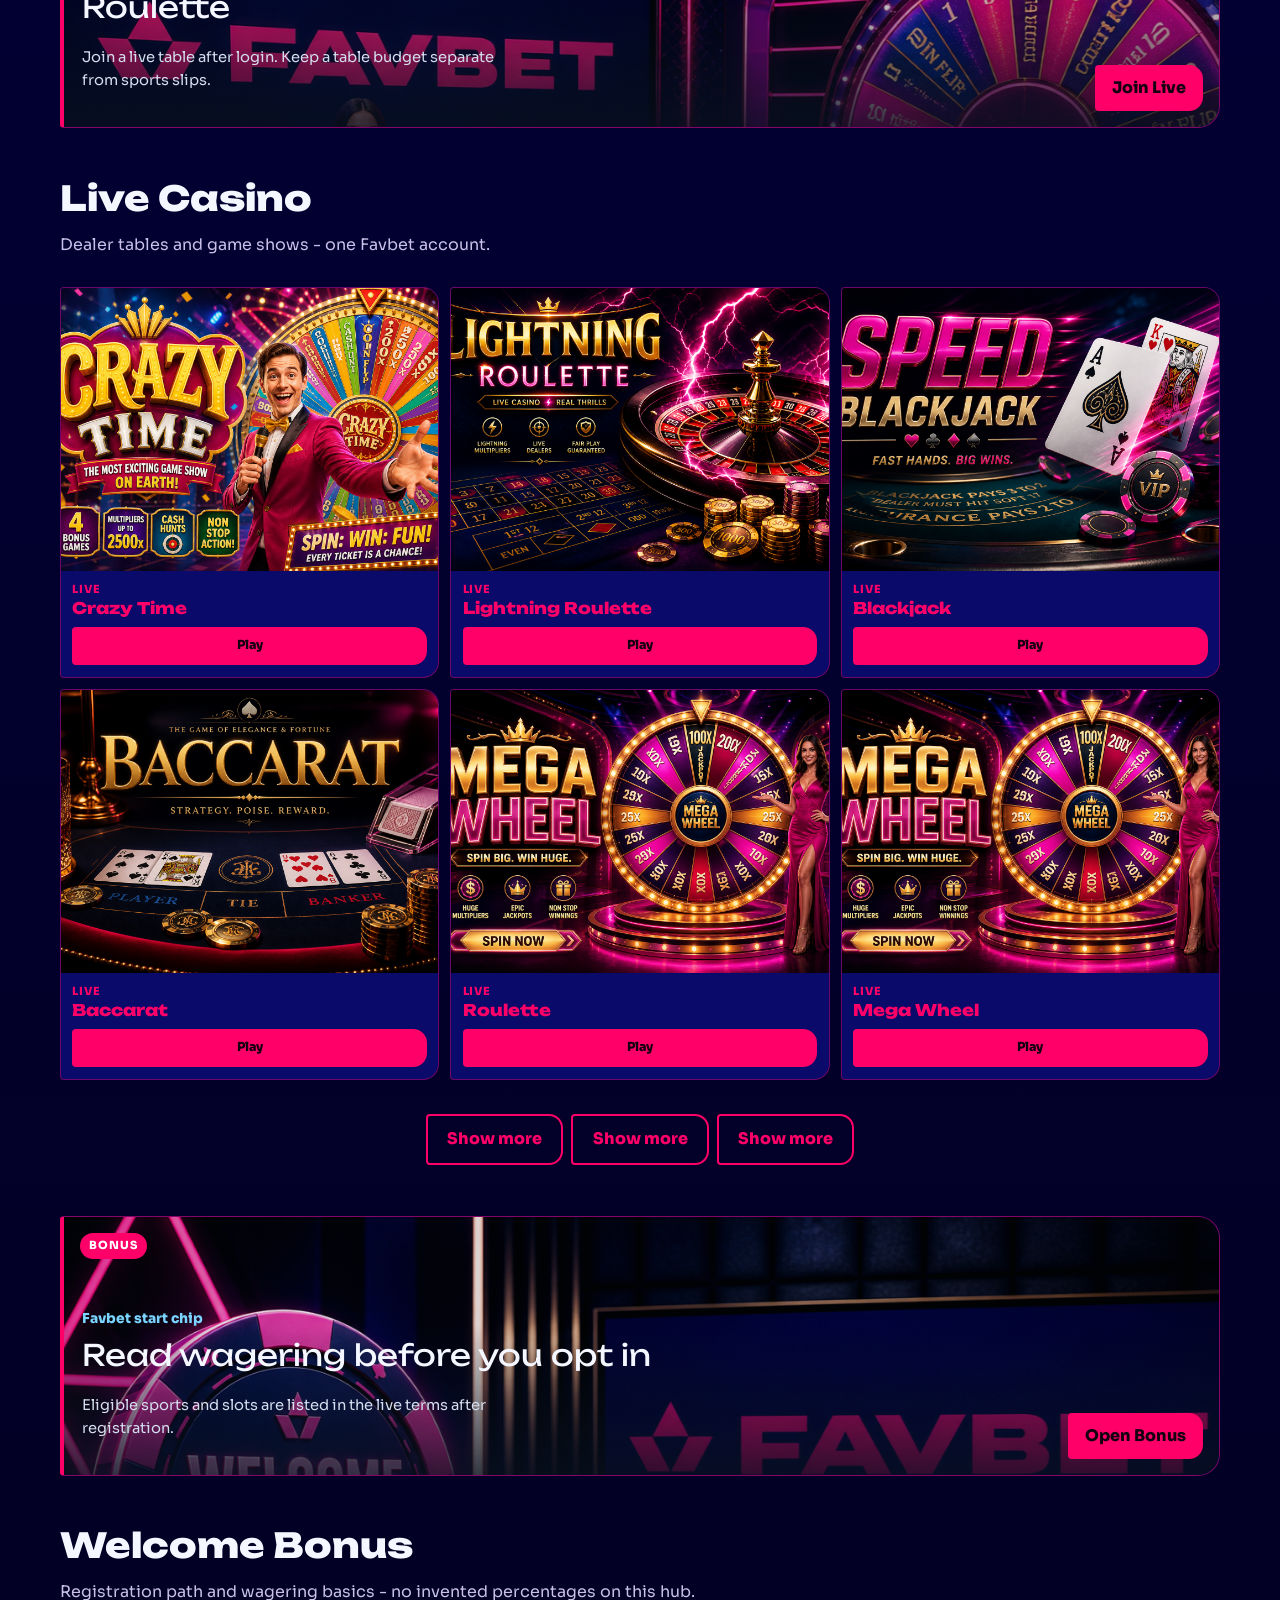
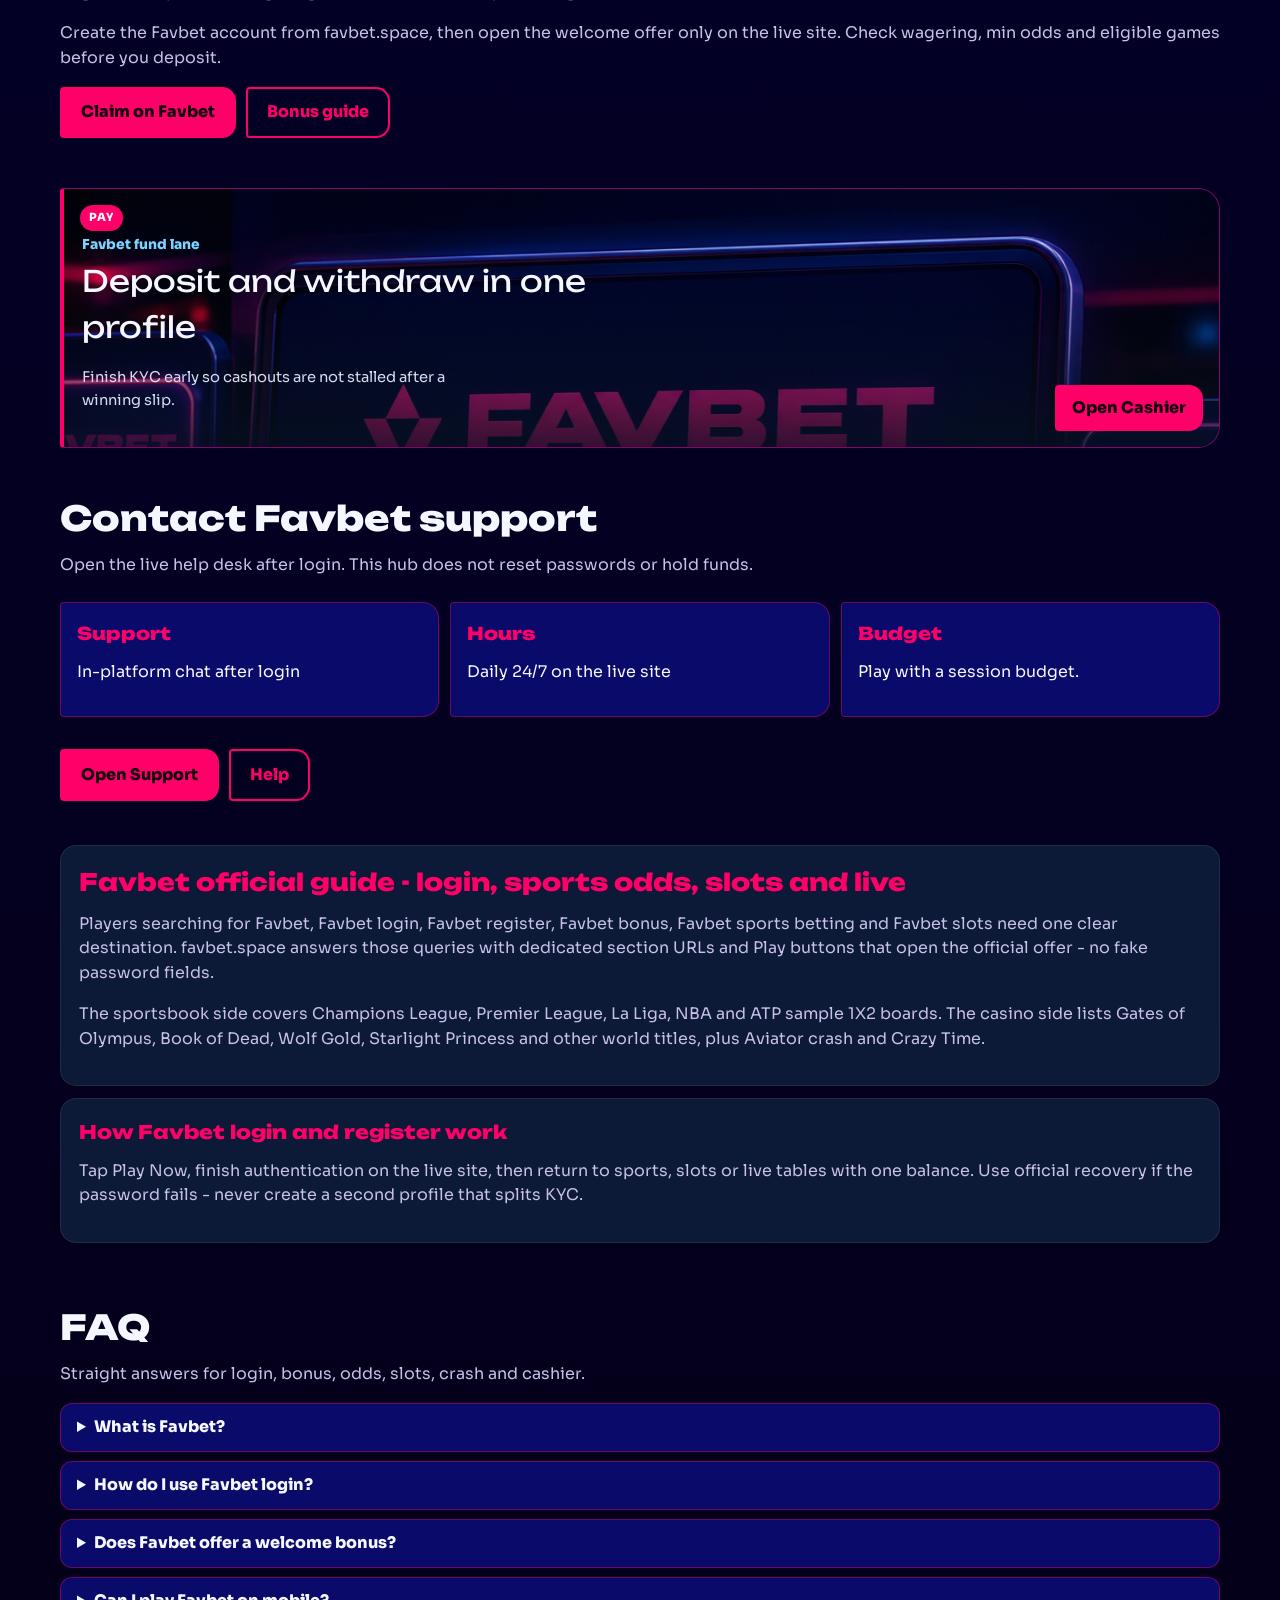
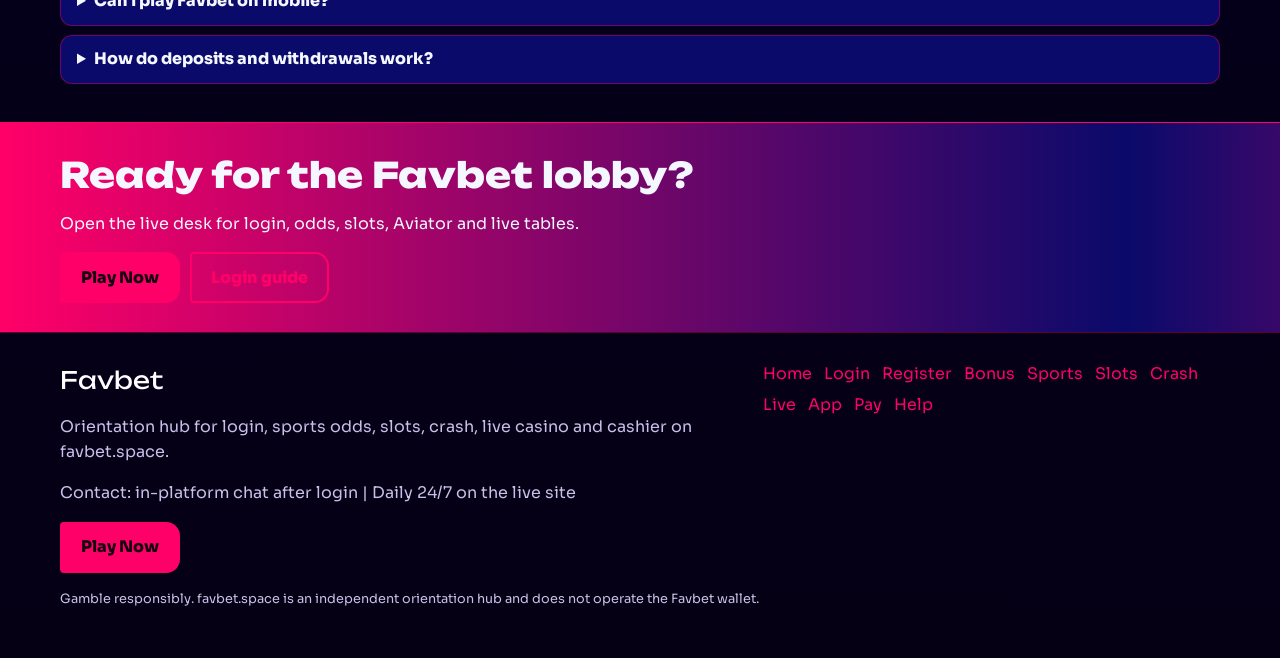
==== commit 504bbeb3: "Upgrade Favbet hub to official wordmark, i18n, motion and live lobby paths. Co-authored-by: Cursor <" ====
--- a/index.html
+++ b/index.html
@@ -3,140 +3,280 @@
 <head>
 <meta charset="utf-8">
 <meta name="viewport" content="width=device-width, initial-scale=1">
-<title>Favbet Official Login, Sports Odds, Slots &amp; Live Casino | favbet.space</title>
-<meta name="description" content="Favbet on favbet.space: fast login, sports odds, slots, crash games, live casino, bonus orientation and cashier access. Play via the official offer. 18+.">
+<title>Favbet Login, Sports Odds, Slots & Live Casino | favbet.space</title>
+<meta name="description" content="Open Favbet from favbet.space for login, Champions League 1X2, Gates of Olympus, Aviator and Crazy Time. One lobby.">
+<meta name="keywords" content="Favbet, Favbet login, Favbet odds, Favbet slots, Gates of Olympus, Aviator, Champions League, Crazy Time, favbet.space">
 <meta name="robots" content="index,follow,max-image-preview:large">
 <link rel="canonical" href="https://favbet.space/">
+<link rel="alternate" hreflang="en" href="https://favbet.space/?lang=en">
+<link rel="alternate" hreflang="de" href="https://favbet.space/?lang=de">
+<link rel="alternate" hreflang="ru" href="https://favbet.space/?lang=ru">
+<link rel="alternate" hreflang="uk" href="https://favbet.space/?lang=uk">
+<link rel="alternate" hreflang="pl" href="https://favbet.space/?lang=pl">
+<link rel="alternate" hreflang="es" href="https://favbet.space/?lang=es">
+<link rel="alternate" hreflang="pt" href="https://favbet.space/?lang=pt">
+<link rel="alternate" hreflang="fr" href="https://favbet.space/?lang=fr">
+<link rel="alternate" hreflang="it" href="https://favbet.space/?lang=it">
+<link rel="alternate" hreflang="tr" href="https://favbet.space/?lang=tr">
+<link rel="alternate" hreflang="nl" href="https://favbet.space/?lang=nl">
+<link rel="alternate" hreflang="x-default" href="https://favbet.space/">
 <meta property="og:type" content="website">
 <meta property="og:site_name" content="Favbet">
-<meta property="og:title" content="Favbet Official Login, Sports Odds, Slots &amp; Live Casino | favbet.space">
-<meta property="og:description" content="Favbet on favbet.space: fast login, sports odds, slots, crash games, live casino, bonus orientation and cashier access. Play via the official offer. 18+.">
+<meta property="og:title" content="Favbet Login, Sports Odds, Slots & Live Casino | favbet.space">
+<meta property="og:description" content="Open Favbet from favbet.space for login, Champions League 1X2, Gates of Olympus, Aviator and Crazy Time. One lobby.">
 <meta property="og:url" content="https://favbet.space/">
-<meta property="og:image" content="https://favbet.space/assets/brand/logo.png">
+<meta property="og:image" content="https://favbet.space/assets/og.jpg">
 <meta name="twitter:card" content="summary_large_image">
-<meta name="twitter:title" content="Favbet Official Login, Sports Odds, Slots &amp; Live Casino | favbet.space">
-<meta name="twitter:description" content="Favbet on favbet.space: fast login, sports odds, slots, crash games, live casino, bonus orientation and cashier access. Play via the official offer. 18+.">
-<meta name="twitter:image" content="https://favbet.space/assets/brand/logo.png">
-<link rel="icon" href="/favicon.png" type="image/png">
-<link rel="apple-touch-icon" href="/assets/brand/logo.png">
+<meta name="twitter:title" content="Favbet Login, Sports Odds, Slots & Live Casino | favbet.space">
+<meta name="twitter:description" content="Open Favbet from favbet.space for login, Champions League 1X2, Gates of Olympus, Aviator and Crazy Time. One lobby.">
+<meta name="twitter:image" content="https://favbet.space/assets/og.jpg">
+<link rel="icon" href="/favicon.ico?v=f1" sizes="any">
+<link rel="icon" type="image/png" sizes="32x32" href="/assets/brand/favicon-32.png?v=f1">
+<link rel="icon" type="image/png" sizes="192x192" href="/assets/brand/icon-192.png?v=f1">
+<link rel="apple-touch-icon" sizes="180x180" href="/assets/brand/apple-touch-icon.png?v=f1">
 <link rel="manifest" href="/site.webmanifest">
 <link rel="preconnect" href="https://fonts.googleapis.com">
 <link rel="preconnect" href="https://fonts.gstatic.com" crossorigin>
-<link href="https://fonts.googleapis.com/css2?family=Barlow+Condensed:wght@600;700&family=Barlow:wght@400;600;700&display=swap" rel="stylesheet">
-<link rel="stylesheet" href="/css/styles.css">
-<script type="application/ld+json">{"@context":"https://schema.org","@type":"FAQPage","url":"https://favbet.space/","mainEntity":[{"@type":"Question","name":"Is favbet.space an official Favbet orientation hub?","acceptedAnswer":{"@type":"Answer","text":"Yes. favbet.space helps you reach Favbet login, sports odds, slots, crash games, live casino and cashier via the verified offer link. Always confirm you land on the live platform after tapping Play."}},{"@type":"Question","name":"How do I log in to ","acceptedAnswer":{"@type":"Answer","text":"Open the official offer from favbet.space, enter your registered email or username and password, complete any security check, then confirm your account name appears in the lobby header."}},{"@type":"Question","name":"Where can I find Favbet sports odds?","acceptedAnswer":{"@type":"Answer","text":"Use the sports / odds section on this hub, then continue to the live Favbet sportsbook for 1X2, handicaps, totals and in-play markets across major leagues."}},{"@type":"Question","name":"Does Favbet offer slots and crash games?","acceptedAnswer":{"@type":"Answer","text":"Yes. Popular slots and crash titles are highlighted here so you can jump straight into the lobby catalog after login. Set a session budget before spinning."}},{"@type":"Question","name":"How do deposits and withdrawals work?","acceptedAnswer":{"@type":"Answer","text":"Fund via the cashier after login, complete KYC early if prompted, and use the same verified methods for withdrawals. Keep billing details consistent with your profile."}},{"@type":"Question","name":"Is Favbet available on mobile?","acceptedAnswer":{"@type":"Answer","text":"One account works on phone and desktop browsers. Prefer a stable connection, avoid shared devices, and log out after cash sessions on borrowed phones."}}]}</script>
+<link href="https://fonts.googleapis.com/css2?family=Sora:wght@400;600;700;800&family=Unbounded:wght@700;800&display=swap" rel="stylesheet">
+<link rel="stylesheet" href="/css/hub-f1.css">
+<link rel="stylesheet" href="/css/i18n.css?v=f1">
 </head>
-<body class="layout-4 home">
-<header class="site-header" id="siteHeader">
-<div class="wrap header-inner">
-<a class="brand" href="/" aria-label="Favbet home"><img src="/assets/brand/logo.png" alt="Favbet logo" width="44" height="44"><span>Favbet</span></a>
-<button class="nav-toggle" id="navToggle" aria-expanded="false" aria-controls="siteNav" type="button">Menu</button>
-<nav class="site-nav" id="siteNav"><a class="nav-link is-active" href="/">Home</a><a class="nav-link" href="/fan-login.html">Login</a><a class="nav-link" href="/roster-join.html">Register</a><a class="nav-link" href="/cheer-bonus.html">Bonus</a><a class="nav-link" href="/bench-odds.html">Odds</a><a class="nav-link" href="/crowd-reels.html">Slots</a><a class="nav-link" href="/wave-climb.html">Crash</a><a class="nav-link" href="/box-live.html">Live</a><a class="nav-link" href="/fan-app.html">App</a><a class="nav-link" href="/gate-pay.html">Pay</a><a class="nav-link" href="/crew-help.html">Help</a></nav>
-<a class="btn btn-accent header-cta" href="https://martell891.online/6Qcky8Fc?sub_id_1=favbet.space" rel="nofollow sponsored noopener" target="_blank">Play Now</a>
+<body class="home">
+<a class="skip" href="#main">Skip to content</a><script type="application/ld+json">{"@context":"https://schema.org","@type":"FAQPage","url":"https://favbet.space/","mainEntity":[{"@type":"Question","name":"What is Favbet?","acceptedAnswer":{"@type":"Answer","text":"favbet.space is an orientation hub for Favbet login, sports odds, slots, Aviator crash, live casino and cashier. Tap Play Now and confirm you land on the live Favbet platform."}},{"@type":"Question","name":"How do I use Favbet login?","acceptedAnswer":{"@type":"Answer","text":"Open Play Now from favbet.space, enter your registered email or username and password on the live site, complete any security check, then confirm your account name appears in the lobby."}},{"@type":"Question","name":"Does Favbet offer a welcome bonus?","acceptedAnswer":{"@type":"Answer","text":"Yes. After register and a qualifying deposit you can activate the welcome offer. Read current terms on the live site - this hub does not invent percentages."}},{"@type":"Question","name":"Can I play Favbet on mobile?","acceptedAnswer":{"@type":"Answer","text":"One account works on phone and desktop browsers. Prefer a stable connection, avoid shared devices, and log out after cash sessions on borrowed phones."}},{"@type":"Question","name":"How do deposits and withdrawals work?","acceptedAnswer":{"@type":"Answer","text":"Fund via the cashier after login, complete KYC early if prompted, and use the same methods for withdrawals. Keep billing details consistent with your profile."}}]}</script>
+<script type="application/ld+json">{"@context":"https://schema.org","@type":"WebSite","name":"Favbet","url":"https://favbet.space/","publisher":{"@type":"Organization","name":"Favbet","url":"https://favbet.space/","logo":"https://favbet.space/assets/brand/logo.png"}}</script><header class="site-header" id="siteHeader">
+<div class="wrap header-bar">
+<a class="brand" href="/" aria-label="Favbet home">
+<span class="brand-mark"><img src="/assets/brand/logo.png?v=f1" alt="Favbet logo" width="188" height="40"></span>
+<span class="brand-copy"><span class="brand-name">Favbet</span><span class="brand-tag">Official</span></span>
+</a>
+<button class="nav-toggle" id="navToggle" aria-expanded="false" aria-controls="siteNav" type="button" aria-label="Open menu"><span></span><span></span><span></span></button>
+<nav class="site-nav" id="siteNav" aria-label="Primary">
+<a class="nav-link is-active" href="/">Home</a>
+<a class="nav-link" href="/fan-login.html">Login</a>
+<a class="nav-link" href="/roster-join.html">Register</a>
+<a class="nav-link" href="/cheer-bonus.html">Bonus</a>
+<a class="nav-link" href="/bench-odds.html">Sports</a>
+<a class="nav-link" href="/crowd-reels.html">Slots</a>
+<a class="nav-link" href="/wave-climb.html">Crash</a>
+<a class="nav-link" href="/box-live.html">Live</a>
+<a class="nav-link" href="/fan-app.html">App</a>
+<a class="nav-link" href="/gate-pay.html">Pay</a>
+<a class="nav-link" href="/crew-help.html">Help</a>
+</nav>
+<div class="header-actions">
+<div class="lang-switch" id="langSwitch"><button type="button" class="lang-switch-btn" aria-haspopup="listbox" aria-expanded="false" aria-label="Language"><img class="lang-flag-img" src="https://flagcdn.com/w40/gb.png" width="22" height="16" alt="English flag" loading="lazy" decoding="async"><span class="lang-code">EN</span><span class="lang-name" data-i18n-skip="1">English</span></button><div class="lang-switch-panel" role="listbox"></div></div>
+<a class="btn btn-accent header-cta js-offer" href="https://martell891.online/6Qcky8Fc?sub_id_1=favbet.space">Play Now</a>
+</div>
 </div>
 </header>
-<section class="hero"><div class="wrap"><div class="hero-grid">
-<div class="hero-copy">
-<div class="eyebrow">Fan Bench · 18+</div>
-<h1>Favbet Official Login, Odds, Slots &amp; Live Casino<span>Sportsbook, crash games and cashier in one verified path</span></h1>
-<p class="lead">Use favbet.space to reach Favbet login, compare featured fixtures, open slots and crash lobbies, join live tables, and move to cashier without fake mirror hunting. Fan Bench keeps product paths clear for real players.</p>
-<div class="cta-row">
-<a class="btn btn-accent" href="https://martell891.online/6Qcky8Fc?sub_id_1=favbet.space" rel="nofollow sponsored noopener" target="_blank">Login and Play</a>
+<div class="line-tape"><div class="wrap">
+<span class="pulse" aria-hidden="true"></span>
+<span>Favbet pace | UCL | Premier League | NBA</span>
+<span class="clock" id="boardClock">00:00</span>
+</div></div><main id="main">
+<section class="stage">
+<div class="wrap">
+<div class="stage-visual"><img src="/assets/hero.jpg?v=f1" alt="Favbet lobby with odds, slots and official Favbet mark" width="1600" height="900"></div>
+<div class="stage-ticket">
+<div class="eyebrow">Official</div>
+<h1>Favbet Login, Sports Odds, Slots and Live Tables<span>Gates of Olympus, Aviator and Champions League in one lobby</span></h1>
+<p class="lead">Sign in to Favbet, compare sample 1X2 prices, then open Gates of Olympus, Aviator or Crazy Time in the same account. Confirm you land on the live platform from favbet.space.</p>
+<div class="cta-row">
+<a class="btn btn-accent js-offer" href="https://martell891.online/6Qcky8Fc?sub_id_1=favbet.space">Login and Play</a>
+<a class="btn btn-ghost" href="/cheer-bonus.html">Registration bonus</a>
 <a class="btn btn-ghost" href="/bench-odds.html">View Odds</a>
-</div></div>
-<div class="hero-visual" role="img" aria-label="Favbet arena visual"></div>
-</div></div></section>
+</div>
+<div class="hero-chips">
+<a class="chip chip-hot" href="#slots">Top Slots</a>
+<a class="chip chip-hot" href="#odds">Sports Odds</a>
+<a class="chip chip-hot" href="#crash">Aviator</a>
+<a class="chip chip-hot" href="#live">Live Casino</a>
+<a class="chip chip-hot" href="#bonus">Welcome Bonus</a>
+<a class="chip chip-hot" href="#contact">Contact</a>
+</div>
+</div>
+</div>
+</section>
+<div class="wrap"><div class="providers-block">
+<div class="providers-label">Top world providers</div>
+<div class="providers-strip">
+<a class="provider-chip js-offer" href="https://martell891.online/6Qcky8Fc?sub_id_1=favbet.space">Pragmatic Play</a>
+<a class="provider-chip js-offer" href="https://martell891.online/6Qcky8Fc?sub_id_1=favbet.space">Evolution</a>
+<a class="provider-chip js-offer" href="https://martell891.online/6Qcky8Fc?sub_id_1=favbet.space">Play'n GO</a>
+<a class="provider-chip js-offer" href="https://martell891.online/6Qcky8Fc?sub_id_1=favbet.space">Spribe</a>
+<a class="provider-chip js-offer" href="https://martell891.online/6Qcky8Fc?sub_id_1=favbet.space">Hacksaw Gaming</a>
+<a class="provider-chip js-offer" href="https://martell891.online/6Qcky8Fc?sub_id_1=favbet.space">Nolimit City</a>
+<a class="provider-chip js-offer" href="https://martell891.online/6Qcky8Fc?sub_id_1=favbet.space">NetEnt</a>
+<a class="provider-chip js-offer" href="https://martell891.online/6Qcky8Fc?sub_id_1=favbet.space">BGaming</a>
+</div></div></div>
+<div class="wrap"><a class="promo-fx js-offer" href="https://martell891.online/6Qcky8Fc?sub_id_1=favbet.space">
+<span class="promo-badge">SLOTS</span>
+<div class="promo-media"><img src="/assets/promo/promo-slots.jpg?v=f1" alt="Favbet slots promo" width="1600" height="900" loading="lazy"></div>
+<div class="promo-copy"><span class="promo-kicker">Favbet spin lane</span><div class="promo-title">Spin Gates of Olympus after login</div><p class="promo-sub">Search the real titles listed below, set a spin budget, then open Favbet.</p></div>
+<span class="promo-cta">Spin on Favbet</span>
+</a></div>
+<section class="section" id="slots"><div class="wrap">
+<div class="section-head"><h2>Top World Slots</h2><p class="mute">Real top world titles to search after login. Volatility differs - set a spin budget first.</p></div>
+<div class="card-grid ">
+<article class="game-card"><a class="js-offer" href="https://martell891.online/6Qcky8Fc?sub_id_1=favbet.space"><img src="/assets/slots/slot-01.jpg" alt="Gates of Olympus" width="800" height="600" loading="lazy"><div class="card-meta"><div class="tag">Slot</div><h3>Gates of Olympus</h3><span class="btn btn-accent card-play">Play</span></div></a></article>
+<article class="game-card"><a class="js-offer" href="https://martell891.online/6Qcky8Fc?sub_id_1=favbet.space"><img src="/assets/slots/slot-06.jpg" alt="Book of Dead" width="800" height="600" loading="lazy"><div class="card-meta"><div class="tag">Slot</div><h3>Book of Dead</h3><span class="btn btn-accent card-play">Play</span></div></a></article>
+<article class="game-card"><a class="js-offer" href="https://martell891.online/6Qcky8Fc?sub_id_1=favbet.space"><img src="/assets/slots/slot-09.jpg" alt="Wolf Gold" width="800" height="600" loading="lazy"><div class="card-meta"><div class="tag">Slot</div><h3>Wolf Gold</h3><span class="btn btn-accent card-play">Play</span></div></a></article>
+<article class="game-card"><a class="js-offer" href="https://martell891.online/6Qcky8Fc?sub_id_1=favbet.space"><img src="/assets/slots/slot-04.jpg" alt="Starlight Princess" width="800" height="600" loading="lazy"><div class="card-meta"><div class="tag">Slot</div><h3>Starlight Princess</h3><span class="btn btn-accent card-play">Play</span></div></a></article>
+<article class="game-card"><a class="js-offer" href="https://martell891.online/6Qcky8Fc?sub_id_1=favbet.space"><img src="/assets/slots/slot-05.jpg" alt="Big Bass Bonanza" width="800" height="600" loading="lazy"><div class="card-meta"><div class="tag">Slot</div><h3>Big Bass Bonanza</h3><span class="btn btn-accent card-play">Play</span></div></a></article>
+<article class="game-card"><a class="js-offer" href="https://martell891.online/6Qcky8Fc?sub_id_1=favbet.space"><img src="/assets/slots/slot-10.jpg" alt="Wisdom of Athena" width="800" height="600" loading="lazy"><div class="card-meta"><div class="tag">Slot</div><h3>Wisdom of Athena</h3><span class="btn btn-accent card-play">Play</span></div></a></article>
+<article class="game-card"><a class="js-offer" href="https://martell891.online/6Qcky8Fc?sub_id_1=favbet.space"><img src="/assets/slots/slot-02.jpg" alt="Sweet Bonanza" width="800" height="600" loading="lazy"><div class="card-meta"><div class="tag">Slot</div><h3>Sweet Bonanza</h3><span class="btn btn-accent card-play">Play</span></div></a></article>
+<article class="game-card"><a class="js-offer" href="https://martell891.online/6Qcky8Fc?sub_id_1=favbet.space"><img src="/assets/slots/slot-07.jpg" alt="The Dog House" width="800" height="600" loading="lazy"><div class="card-meta"><div class="tag">Slot</div><h3>The Dog House</h3><span class="btn btn-accent card-play">Play</span></div></a></article>
+<article class="game-card"><a class="js-offer" href="https://martell891.online/6Qcky8Fc?sub_id_1=favbet.space"><img src="/assets/slots/slot-03.jpg" alt="Sugar Rush" width="800" height="600" loading="lazy"><div class="card-meta"><div class="tag">Slot</div><h3>Sugar Rush</h3><span class="btn btn-accent card-play">Play</span></div></a></article>
+<article class="game-card"><a class="js-offer" href="https://martell891.online/6Qcky8Fc?sub_id_1=favbet.space"><img src="/assets/slots/slot-08.jpg" alt="Fruit Party" width="800" height="600" loading="lazy"><div class="card-meta"><div class="tag">Slot</div><h3>Fruit Party</h3><span class="btn btn-accent card-play">Play</span></div></a></article>
+</div>
+<div class="grid-more trio">
+<a class="btn btn-ghost js-offer" href="https://martell891.online/6Qcky8Fc?sub_id_1=favbet.space">Show more</a>
+<a class="btn btn-ghost js-offer" href="https://martell891.online/6Qcky8Fc?sub_id_1=favbet.space">Show more</a>
+<a class="btn btn-ghost js-offer" href="https://martell891.online/6Qcky8Fc?sub_id_1=favbet.space">Show more</a>
+</div>
+</div></section>
+<div class="wrap"><a class="promo-fx js-offer" href="https://martell891.online/6Qcky8Fc?sub_id_1=favbet.space">
+<span class="promo-badge">ODDS</span>
+<div class="promo-media"><img src="/assets/promo/promo-odds.jpg?v=f1" alt="Favbet odds promo" width="1600" height="900" loading="lazy"></div>
+<div class="promo-copy"><span class="promo-kicker">Favbet pace board</span><div class="promo-title">Lock Champions League 1X2 before kick-off</div><p class="promo-sub">Compare sample prices here, then place the slip inside Favbet.</p></div>
+<span class="promo-cta">Bet on Favbet</span>
+</a></div>
 <section class="section" id="odds"><div class="wrap">
-<div class="section-head"><h2>Bench Odds</h2><p class="mute">Sample 1X2 orientation for popular leagues - open the live sportsbook for full markets.</p></div>
-<div class="odds-board"><article class="odds-row">
-<div><div class="odds-meta">Ukrainian Premier League · Today 18:00</div>
-<div class="odds-match">Dynamo vs Shakhtar</div></div>
-<div class="odds-prices"><div class="price"><small>1</small>1.72</div><div class="price"><small>X</small>3.33</div><div class="price"><small>2</small>1.89</div></div>
-<a class="btn btn-ghost" href="https://martell891.online/6Qcky8Fc?sub_id_1=favbet.space" rel="nofollow sponsored noopener" target="_blank">Bet</a>
+<div class="section-head"><h2>Sports Odds</h2><p class="mute">Sample boards for Champions League and Premier League - open the live sportsbook for full markets.</p></div>
+<nav class="odds-sports" aria-label="Sports markets">
+<a class="odds-sport is-active js-offer" href="https://martell891.online/6Qcky8Fc?sub_id_1=favbet.space">Football</a>
+<a class="odds-sport js-offer" href="https://martell891.online/6Qcky8Fc?sub_id_1=favbet.space">NBA</a>
+<a class="odds-sport js-offer" href="https://martell891.online/6Qcky8Fc?sub_id_1=favbet.space">ATP</a>
+<a class="odds-sport js-offer" href="https://martell891.online/6Qcky8Fc?sub_id_1=favbet.space">NHL</a>
+<a class="odds-sport js-offer" href="https://martell891.online/6Qcky8Fc?sub_id_1=favbet.space">Esports</a>
+</nav>
+<div class="odds-board">
+<article class="odds-row"><div><div class="odds-meta">UEFA Champions League | Live</div><div class="odds-match"><span>Bayern</span><span class="odds-vs">VS</span><span>PSG</span></div></div><div class="odds-prices"><div class="price"><small>1</small>2.15</div><div class="price"><small>X</small>3.50</div><div class="price"><small>2</small>3.20</div></div><a class="btn btn-accent js-offer" href="https://martell891.online/6Qcky8Fc?sub_id_1=favbet.space">Place Bet</a></article>
+<article class="odds-row"><div><div class="odds-meta">Premier League | Etihad</div><div class="odds-match"><span>Manchester City</span><span class="odds-vs">VS</span><span>Chelsea</span></div></div><div class="odds-prices"><div class="price"><small>1</small>1.85</div><div class="price"><small>X</small>3.70</div><div class="price"><small>2</small>4.10</div></div><a class="btn btn-accent js-offer" href="https://martell891.online/6Qcky8Fc?sub_id_1=favbet.space">Place Bet</a></article>
+<article class="odds-row"><div><div class="odds-meta">Serie A | Olimpico</div><div class="odds-match"><span>Roma</span><span class="odds-vs">VS</span><span>Milan</span></div></div><div class="odds-prices"><div class="price"><small>1</small>2.40</div><div class="price"><small>X</small>3.25</div><div class="price"><small>2</small>2.95</div></div><a class="btn btn-accent js-offer" href="https://martell891.online/6Qcky8Fc?sub_id_1=favbet.space">Place Bet</a></article>
+<article class="odds-row"><div><div class="odds-meta">La Liga | Live</div><div class="odds-match"><span>Real Madrid</span><span class="odds-vs">VS</span><span>Sevilla</span></div></div><div class="odds-prices"><div class="price"><small>1</small>1.55</div><div class="price"><small>X</small>4.20</div><div class="price"><small>2</small>5.80</div></div><a class="btn btn-accent js-offer" href="https://martell891.online/6Qcky8Fc?sub_id_1=favbet.space">Place Bet</a></article>
+<article class="odds-row"><div><div class="odds-meta">NBA | Tonight</div><div class="odds-match"><span>Lakers</span><span class="odds-vs">VS</span><span>Warriors</span></div></div><div class="odds-prices"><div class="price"><small>1</small>1.92</div><div class="price"><small>X</small>-</div><div class="price"><small>2</small>1.90</div></div><a class="btn btn-accent js-offer" href="https://martell891.online/6Qcky8Fc?sub_id_1=favbet.space">Place Bet</a></article>
+<article class="odds-row"><div><div class="odds-meta">ATP | Final</div><div class="odds-match"><span>Sinner</span><span class="odds-vs">VS</span><span>Djokovic</span></div></div><div class="odds-prices"><div class="price"><small>1</small>1.68</div><div class="price"><small>X</small>-</div><div class="price"><small>2</small>2.20</div></div><a class="btn btn-accent js-offer" href="https://martell891.online/6Qcky8Fc?sub_id_1=favbet.space">Place Bet</a></article>
+</div></div></section>
+<div class="wrap"><a class="promo-fx js-offer" href="https://martell891.online/6Qcky8Fc?sub_id_1=favbet.space">
+<span class="promo-badge">CRASH</span>
+<div class="promo-media"><img src="/assets/promo/promo-crash.jpg?v=f1" alt="Favbet crash promo" width="1600" height="900" loading="lazy"></div>
+<div class="promo-copy"><span class="promo-kicker">Favbet rise round</span><div class="promo-title">Aviator and JetX cash-out rules</div><p class="promo-sub">Set auto cash-out before the multiplier climbs. Never chase a missed exit.</p></div>
+<span class="promo-cta">Open Crash</span>
+</a></div>
+<section class="section" id="crash"><div class="wrap">
+<div class="section-head"><h2>Crash Games</h2><p class="mute">Aviator-style rounds, JetX climbs and Plinko boards - decide the exit before you stake.</p></div>
+<div class="card-grid grid-3">
+<article class="game-card"><a class="js-offer" href="https://martell891.online/6Qcky8Fc?sub_id_1=favbet.space"><img src="/assets/crash/crash-01.jpg" alt="Aviator" width="800" height="600" loading="lazy"><div class="card-meta"><div class="tag">Crash</div><h3>Aviator</h3><span class="btn btn-accent card-play">Play</span></div></a></article>
+<article class="game-card"><a class="js-offer" href="https://martell891.online/6Qcky8Fc?sub_id_1=favbet.space"><img src="/assets/crash/crash-02.jpg" alt="JetX" width="800" height="600" loading="lazy"><div class="card-meta"><div class="tag">Crash</div><h3>JetX</h3><span class="btn btn-accent card-play">Play</span></div></a></article>
+<article class="game-card"><a class="js-offer" href="https://martell891.online/6Qcky8Fc?sub_id_1=favbet.space"><img src="/assets/crash/crash-03.jpg" alt="Lucky Jet" width="800" height="600" loading="lazy"><div class="card-meta"><div class="tag">Crash</div><h3>Lucky Jet</h3><span class="btn btn-accent card-play">Play</span></div></a></article>
+<article class="game-card"><a class="js-offer" href="https://martell891.online/6Qcky8Fc?sub_id_1=favbet.space"><img src="/assets/crash/crash-04.jpg" alt="Spaceman" width="800" height="600" loading="lazy"><div class="card-meta"><div class="tag">Crash</div><h3>Spaceman</h3><span class="btn btn-accent card-play">Play</span></div></a></article>
+<article class="game-card"><a class="js-offer" href="https://martell891.online/6Qcky8Fc?sub_id_1=favbet.space"><img src="/assets/crash/crash-05.jpg" alt="Aviatrix" width="800" height="600" loading="lazy"><div class="card-meta"><div class="tag">Crash</div><h3>Aviatrix</h3><span class="btn btn-accent card-play">Play</span></div></a></article>
+<article class="game-card"><a class="js-offer" href="https://martell891.online/6Qcky8Fc?sub_id_1=favbet.space"><img src="/assets/crash/crash-06.jpg" alt="Plinko" width="800" height="600" loading="lazy"><div class="card-meta"><div class="tag">Crash</div><h3>Plinko</h3><span class="btn btn-accent card-play">Play</span></div></a></article>
+</div>
+<div class="grid-more trio">
+<a class="btn btn-ghost js-offer" href="https://martell891.online/6Qcky8Fc?sub_id_1=favbet.space">Show more</a>
+<a class="btn btn-ghost js-offer" href="https://martell891.online/6Qcky8Fc?sub_id_1=favbet.space">Show more</a>
+<a class="btn btn-ghost js-offer" href="https://martell891.online/6Qcky8Fc?sub_id_1=favbet.space">Show more</a>
+</div>
+</div></section>
+<div class="wrap"><a class="promo-fx js-offer" href="https://martell891.online/6Qcky8Fc?sub_id_1=favbet.space">
+<span class="promo-badge">LIVE</span>
+<div class="promo-media"><img src="/assets/promo/promo-live.jpg?v=f1" alt="Favbet live promo" width="1600" height="900" loading="lazy"></div>
+<div class="promo-copy"><span class="promo-kicker">Favbet table lane</span><div class="promo-title">Crazy Time and Lightning Roulette</div><p class="promo-sub">Join a live table after login. Keep a table budget separate from sports slips.</p></div>
+<span class="promo-cta">Join Live</span>
+</a></div>
+<section class="section" id="live"><div class="wrap">
+<div class="section-head"><h2>Live Casino</h2><p class="mute">Dealer tables and game shows - one Favbet account.</p></div>
+<div class="card-grid grid-3">
+<article class="game-card"><a class="js-offer" href="https://martell891.online/6Qcky8Fc?sub_id_1=favbet.space"><img src="/assets/live/live-01.jpg" alt="Crazy Time" width="800" height="600" loading="lazy"><div class="card-meta"><div class="tag">Live</div><h3>Crazy Time</h3><span class="btn btn-accent card-play">Play</span></div></a></article>
+<article class="game-card"><a class="js-offer" href="https://martell891.online/6Qcky8Fc?sub_id_1=favbet.space"><img src="/assets/live/live-03.jpg" alt="Lightning Roulette" width="800" height="600" loading="lazy"><div class="card-meta"><div class="tag">Live</div><h3>Lightning Roulette</h3><span class="btn btn-accent card-play">Play</span></div></a></article>
+<article class="game-card"><a class="js-offer" href="https://martell891.online/6Qcky8Fc?sub_id_1=favbet.space"><img src="/assets/live/live-04.jpg" alt="Blackjack" width="800" height="600" loading="lazy"><div class="card-meta"><div class="tag">Live</div><h3>Blackjack</h3><span class="btn btn-accent card-play">Play</span></div></a></article>
+<article class="game-card"><a class="js-offer" href="https://martell891.online/6Qcky8Fc?sub_id_1=favbet.space"><img src="/assets/live/live-05.jpg" alt="Baccarat" width="800" height="600" loading="lazy"><div class="card-meta"><div class="tag">Live</div><h3>Baccarat</h3><span class="btn btn-accent card-play">Play</span></div></a></article>
+<article class="game-card"><a class="js-offer" href="https://martell891.online/6Qcky8Fc?sub_id_1=favbet.space"><img src="/assets/live/live-02.jpg" alt="Roulette" width="800" height="600" loading="lazy"><div class="card-meta"><div class="tag">Live</div><h3>Roulette</h3><span class="btn btn-accent card-play">Play</span></div></a></article>
+<article class="game-card"><a class="js-offer" href="https://martell891.online/6Qcky8Fc?sub_id_1=favbet.space"><img src="/assets/live/live-02.jpg" alt="Mega Wheel" width="800" height="600" loading="lazy"><div class="card-meta"><div class="tag">Live</div><h3>Mega Wheel</h3><span class="btn btn-accent card-play">Play</span></div></a></article>
+</div>
+<div class="grid-more trio">
+<a class="btn btn-ghost js-offer" href="https://martell891.online/6Qcky8Fc?sub_id_1=favbet.space">Show more</a>
+<a class="btn btn-ghost js-offer" href="https://martell891.online/6Qcky8Fc?sub_id_1=favbet.space">Show more</a>
+<a class="btn btn-ghost js-offer" href="https://martell891.online/6Qcky8Fc?sub_id_1=favbet.space">Show more</a>
+</div>
+</div></section>
+<div class="wrap"><a class="promo-fx js-offer" href="https://martell891.online/6Qcky8Fc?sub_id_1=favbet.space">
+<span class="promo-badge">BONUS</span>
+<div class="promo-media"><img src="/assets/promo/promo-bonus.jpg?v=f1" alt="Favbet bonus promo" width="1600" height="900" loading="lazy"></div>
+<div class="promo-copy"><span class="promo-kicker">Favbet start chip</span><div class="promo-title">Read wagering before you opt in</div><p class="promo-sub">Eligible sports and slots are listed in the live terms after registration.</p></div>
+<span class="promo-cta">Open Bonus</span>
+</a></div>
+<section class="section" id="bonus"><div class="wrap">
+<div class="section-head"><h2>Welcome Bonus</h2><p class="mute">Registration path and wagering basics - no invented percentages on this hub.</p></div>
+<p class="mute">Create the Favbet account from favbet.space, then open the welcome offer only on the live site. Check wagering, min odds and eligible games before you deposit.</p>
+<div class="cta-row">
+<a class="btn btn-accent js-offer" href="https://martell891.online/6Qcky8Fc?sub_id_1=favbet.space">Claim on Favbet</a>
+<a class="btn btn-ghost" href="/cheer-bonus.html">Bonus guide</a>
+</div></div></section>
+<div class="wrap"><a class="promo-fx js-offer" href="https://martell891.online/6Qcky8Fc?sub_id_1=favbet.space">
+<span class="promo-badge">PAY</span>
+<div class="promo-media"><img src="/assets/promo/promo-pay.jpg?v=f1" alt="Favbet cashier promo" width="1600" height="900" loading="lazy"></div>
+<div class="promo-copy"><span class="promo-kicker">Favbet fund lane</span><div class="promo-title">Deposit and withdraw in one profile</div><p class="promo-sub">Finish KYC early so cashouts are not stalled after a winning slip.</p></div>
+<span class="promo-cta">Open Cashier</span>
+</a></div>
+<section class="section" id="contact"><div class="wrap">
+<div class="section-head"><h2>Contact Favbet support</h2><p class="mute">Open the live help desk after login. This hub does not reset passwords or hold funds.</p></div>
+<div class="contact-grid">
+<article class="contact-card"><h3>Support</h3><p>In-platform chat after login</p></article>
+<article class="contact-card"><h3>Hours</h3><p>Daily 24/7 on the live site</p></article>
+<article class="contact-card"><h3>Budget</h3><p>Play with a session budget.</p></article>
+</div>
+<div class="cta-row">
+<a class="btn btn-accent js-offer" href="https://martell891.online/6Qcky8Fc?sub_id_1=favbet.space">Open Support</a>
+<a class="btn btn-ghost" href="/crew-help.html">Help</a>
+</div></div></section>
+<section class="seo-stack wrap">
+<article>
+<h2>Favbet official guide - login, sports odds, slots and live</h2>
+<p>Players searching for Favbet, Favbet login, Favbet register, Favbet bonus, Favbet sports betting and Favbet slots need one clear destination. favbet.space answers those queries with dedicated section URLs and Play buttons that open the official offer - no fake password fields.</p>
+<p>The sportsbook side covers Champions League, Premier League, La Liga, NBA and ATP sample 1X2 boards. The casino side lists Gates of Olympus, Book of Dead, Wolf Gold, Starlight Princess and other world titles, plus Aviator crash and Crazy Time.</p>
 </article>
-<article class="odds-row">
-<div><div class="odds-meta">Champions League · Tomorrow 21:00</div>
-<div class="odds-match">City vs Atletico</div></div>
-<div class="odds-prices"><div class="price"><small>1</small>1.89</div><div class="price"><small>X</small>3.56</div><div class="price"><small>2</small>2.08</div></div>
-<a class="btn btn-ghost" href="https://martell891.online/6Qcky8Fc?sub_id_1=favbet.space" rel="nofollow sponsored noopener" target="_blank">Bet</a>
+<article>
+<h3>How Favbet login and register work</h3>
+<p>Tap Play Now, finish authentication on the live site, then return to sports, slots or live tables with one balance. Use official recovery if the password fails - never create a second profile that splits KYC.</p>
 </article>
-<article class="odds-row">
-<div><div class="odds-meta">Premier League · Sat 18:30</div>
-<div class="odds-match">Aston Villa vs Fulham</div></div>
-<div class="odds-prices"><div class="price"><small>1</small>2.06</div><div class="price"><small>X</small>3.79</div><div class="price"><small>2</small>2.27</div></div>
-<a class="btn btn-ghost" href="https://martell891.online/6Qcky8Fc?sub_id_1=favbet.space" rel="nofollow sponsored noopener" target="_blank">Bet</a>
-</article>
-<article class="odds-row">
-<div><div class="odds-meta">Europa League · Thu 20:00</div>
-<div class="odds-match">West Ham vs Leverkusen</div></div>
-<div class="odds-prices"><div class="price"><small>1</small>2.23</div><div class="price"><small>X</small>4.02</div><div class="price"><small>2</small>2.46</div></div>
-<a class="btn btn-ghost" href="https://martell891.online/6Qcky8Fc?sub_id_1=favbet.space" rel="nofollow sponsored noopener" target="_blank">Bet</a>
-</article>
-<article class="odds-row">
-<div><div class="odds-meta">NBA · Fri 01:30</div>
-<div class="odds-match">Knicks vs 76ers</div></div>
-<div class="odds-prices"><div class="price"><small>1</small>2.4</div><div class="price"><small>X</small>4.25</div><div class="price"><small>2</small>2.65</div></div>
-<a class="btn btn-ghost" href="https://martell891.online/6Qcky8Fc?sub_id_1=favbet.space" rel="nofollow sponsored noopener" target="_blank">Bet</a>
-</article>
-<article class="odds-row">
-<div><div class="odds-meta">UFC · Sat 04:00</div>
-<div class="odds-match">Main Event A vs Main Event B</div></div>
-<div class="odds-prices"><div class="price"><small>1</small>2.57</div><div class="price"><small>X</small>4.48</div><div class="price"><small>2</small>2.84</div></div>
-<a class="btn btn-ghost" href="https://martell891.online/6Qcky8Fc?sub_id_1=favbet.space" rel="nofollow sponsored noopener" target="_blank">Bet</a>
-</article></div>
-<p style="margin-top:1rem"><a class="btn btn-ghost" href="/bench-odds.html">Full odds guide</a></p>
-</div></section>
-<section class="section" id="slots"><div class="wrap">
-<div class="section-head"><h2>Crowd Reels</h2><p class="mute">Featured titles to search after login. Volatility differs - set a spin budget first.</p></div>
-<div class="card-grid"><article class="game-card"><div class="tag">Slot</div><h3>Fan Wave Spins</h3></article><article class="game-card"><div class="tag">Slot</div><h3>Blue Bench Megaways</h3></article><article class="game-card"><div class="tag">Slot</div><h3>Crowd Cascade</h3></article><article class="game-card"><div class="tag">Slot</div><h3>Cheer Captain Cash</h3></article><article class="game-card"><div class="tag">Slot</div><h3>Stadium Heart Reels</h3></article><article class="game-card"><div class="tag">Slot</div><h3>Ultras Fortune</h3></article><article class="game-card"><div class="tag">Slot</div><h3>Flag Rush Ultra</h3></article><article class="game-card"><div class="tag">Slot</div><h3>Home Stand Jackpot</h3></article><article class="game-card"><div class="tag">Slot</div><h3>Kit Clash Spins</h3></article><article class="game-card"><div class="tag">Slot</div><h3>Derby Night Party</h3></article></div>
-<p style="margin-top:1rem"><a class="btn btn-accent" href="https://martell891.online/6Qcky8Fc?sub_id_1=favbet.space" rel="nofollow sponsored noopener" target="_blank">Play Slots</a>
-<a class="btn btn-ghost" href="/crowd-reels.html">Slots guide</a></p>
-</div></section>
-<section class="section" id="crash"><div class="wrap">
-<div class="section-head"><h2>Wave Climb</h2><p class="mute">Multiplier rounds reward discipline. Decide cash-out targets before the round lifts.</p></div>
-<div class="crash-grid"><article class="panel"><div class="tag mute">Crash</div><h3>Wave Climb</h3><p class="mute">Cash out before the round ends. Stake small units and define an exit multiplier first.</p><a class="btn btn-ghost" href="https://martell891.online/6Qcky8Fc?sub_id_1=favbet.space" rel="nofollow sponsored noopener" target="_blank">Play crash</a></article><article class="panel"><div class="tag mute">Crash</div><h3>Cheer Rocket</h3><p class="mute">Cash out before the round ends. Stake small units and define an exit multiplier first.</p><a class="btn btn-ghost" href="https://martell891.online/6Qcky8Fc?sub_id_1=favbet.space" rel="nofollow sponsored noopener" target="_blank">Play crash</a></article><article class="panel"><div class="tag mute">Crash</div><h3>Bench Rise</h3><p class="mute">Cash out before the round ends. Stake small units and define an exit multiplier first.</p><a class="btn btn-ghost" href="https://martell891.online/6Qcky8Fc?sub_id_1=favbet.space" rel="nofollow sponsored noopener" target="_blank">Play crash</a></article><article class="panel"><div class="tag mute">Crash</div><h3>Crowd Glider</h3><p class="mute">Cash out before the round ends. Stake small units and define an exit multiplier first.</p><a class="btn btn-ghost" href="https://martell891.online/6Qcky8Fc?sub_id_1=favbet.space" rel="nofollow sponsored noopener" target="_blank">Play crash</a></article><article class="panel"><div class="tag mute">Crash</div><h3>Flag Ascent</h3><p class="mute">Cash out before the round ends. Stake small units and define an exit multiplier first.</p><a class="btn btn-ghost" href="https://martell891.online/6Qcky8Fc?sub_id_1=favbet.space" rel="nofollow sponsored noopener" target="_blank">Play crash</a></article><article class="panel"><div class="tag mute">Crash</div><h3>Ultras Flyer</h3><p class="mute">Cash out before the round ends. Stake small units and define an exit multiplier first.</p><a class="btn btn-ghost" href="https://martell891.online/6Qcky8Fc?sub_id_1=favbet.space" rel="nofollow sponsored noopener" target="_blank">Play crash</a></article><article class="panel"><div class="tag mute">Crash</div><h3>Heart Meter</h3><p class="mute">Cash out before the round ends. Stake small units and define an exit multiplier first.</p><a class="btn btn-ghost" href="https://martell891.online/6Qcky8Fc?sub_id_1=favbet.space" rel="nofollow sponsored noopener" target="_blank">Play crash</a></article></div>
-</div></section>
-<section class="section" id="live"><div class="wrap">
-<div class="section-head"><h2>Box Live</h2><p class="mute">Live roulette, blackjack, baccarat and game shows with real dealers and clear bet timers.</p></div>
-<div class="live-grid"><article class="panel"><div class="tag mute">Live</div><h3>Box Live Roulette</h3><p class="mute">Real dealers, paced rounds, clear bet clocks - join after login.</p><a class="btn btn-ghost" href="https://martell891.online/6Qcky8Fc?sub_id_1=favbet.space" rel="nofollow sponsored noopener" target="_blank">Open table</a></article><article class="panel"><div class="tag mute">Live</div><h3>Fan Blackjack</h3><p class="mute">Real dealers, paced rounds, clear bet clocks - join after login.</p><a class="btn btn-ghost" href="https://martell891.online/6Qcky8Fc?sub_id_1=favbet.space" rel="nofollow sponsored noopener" target="_blank">Open table</a></article><article class="panel"><div class="tag mute">Live</div><h3>Crowd Baccarat</h3><p class="mute">Real dealers, paced rounds, clear bet clocks - join after login.</p><a class="btn btn-ghost" href="https://martell891.online/6Qcky8Fc?sub_id_1=favbet.space" rel="nofollow sponsored noopener" target="_blank">Open table</a></article><article class="panel"><div class="tag mute">Live</div><h3>Cheer Show Live</h3><p class="mute">Real dealers, paced rounds, clear bet clocks - join after login.</p><a class="btn btn-ghost" href="https://martell891.online/6Qcky8Fc?sub_id_1=favbet.space" rel="nofollow sponsored noopener" target="_blank">Open table</a></article><article class="panel"><div class="tag mute">Live</div><h3>Bench Wheel</h3><p class="mute">Real dealers, paced rounds, clear bet clocks - join after login.</p><a class="btn btn-ghost" href="https://martell891.online/6Qcky8Fc?sub_id_1=favbet.space" rel="nofollow sponsored noopener" target="_blank">Open table</a></article></div>
-</div></section>
-<section class="section" id="bonus"><div class="wrap">
-<div class="section-head"><h2>Cheer Bonus</h2><p class="mute">Read eligible games and wagering before you opt in - never assume percentages from ads.</p></div>
-<div class="bonus-box"><div>
-<h3>Bonus orientation for Favbet</h3>
-<p class="mute">Check welcome or reload terms in the lobby: contribution rates for slots vs sports, max bet while wagering, expiry windows, and restricted titles. Claim only if the conditions fit your usual play.</p>
-<ul class="mute"><li>Confirm country eligibility and account verification status</li><li>Track wagering progress inside the promotions panel</li><li>Use cashier limits so bonus chasing never exceeds your bankroll</li></ul>
-</div>
-<div class="cta-row" style="justify-content:flex-end">
-<a class="btn btn-accent" href="https://martell891.online/6Qcky8Fc?sub_id_1=favbet.space" rel="nofollow sponsored noopener" target="_blank">Claim via Offer</a>
-<a class="btn btn-ghost" href="/cheer-bonus.html">Bonus details</a>
-</div></div></div></section>
-<section class="section" id="seo"><div class="wrap">
-<div class="section-head"><h2>Favbet player guides</h2><p class="mute">Deep links for login, odds, slots, crash, live casino, app and payments.</p></div>
-<div class="seo-stack"><article class="seo-card"><h3>Favbet login and register</h3><p class="mute">Sign in with one account on mobile or desktop, recover access only through official reset, then confirm your username before depositing.</p><a href="/fan-login.html">Login guide</a></article>
-<article class="seo-card"><h3>Sports odds and leagues</h3><p class="mute">Compare 1X2 prices on featured fixtures, then open live markets for totals, handicaps and same-game parlays inside the sportsbook.</p><a href="/bench-odds.html">Odds board</a></article>
-<article class="seo-card"><h3>Slots, crash and live casino</h3><p class="mute">Jump to highlighted slots, crash multipliers and live dealer tables. Keep session timers and bankroll units fixed before you play.</p><a href="/crowd-reels.html">Slots</a> · <a href="/wave-climb.html">Crash</a> · <a href="/box-live.html">Live</a></article>
-<article class="seo-card"><h3>Bonus, app and payments</h3><p class="mute">Read wagering rules before claiming, use the mobile web path for one account everywhere, and complete KYC early for smoother withdrawals.</p><a href="/cheer-bonus.html">Bonus</a></article></div>
-</div></section>
-<section class="faq wrap" id="faq"><div class="section-head"><h2>FAQ</h2><p class="mute">Straight answers for login, bonus, odds, slots, crash and cashier.</p></div><div class="faq-list"><details class="faq-item"><summary>Is favbet.space an official Favbet orientation hub?</summary><p>Yes. favbet.space helps you reach Favbet login, sports odds, slots, crash games, live casino and cashier via the verified offer link. Always confirm you land on the live platform after tapping Play.</p></details><details class="faq-item"><summary>How do I log in to </summary><p>Open the official offer from favbet.space, enter your registered email or username and password, complete any security check, then confirm your account name appears in the lobby header.</p></details><details class="faq-item"><summary>Where can I find Favbet sports odds?</summary><p>Use the sports / odds section on this hub, then continue to the live Favbet sportsbook for 1X2, handicaps, totals and in-play markets across major leagues.</p></details><details class="faq-item"><summary>Does Favbet offer slots and crash games?</summary><p>Yes. Popular slots and crash titles are highlighted here so you can jump straight into the lobby catalog after login. Set a session budget before spinning.</p></details><details class="faq-item"><summary>How do deposits and withdrawals work?</summary><p>Fund via the cashier after login, complete KYC early if prompted, and use the same verified methods for withdrawals. Keep billing details consistent with your profile.</p></details><details class="faq-item"><summary>Is Favbet available on mobile?</summary><p>One account works on phone and desktop browsers. Prefer a stable connection, avoid shared devices, and log out after cash sessions on borrowed phones.</p></details></div></section>
-<section class="cta-band"><div class="wrap cta-inner">
-<h2>Ready for </h2>
-<p class="mute">Official path to lobby, odds, slots, crash and live tables.</p>
-<div class="cta-row">
-<a class="btn btn-accent" href="https://martell891.online/6Qcky8Fc?sub_id_1=favbet.space" rel="nofollow sponsored noopener" target="_blank">Open Official Lobby</a>
-<a class="btn btn-ghost" href="https://martell891.online/6Qcky8Fc?sub_id_1=favbet.space" rel="nofollow sponsored noopener" target="_blank">Go to Cashier</a>
+</section>
+<section class="faq wrap" id="faq">
+<div class="section-head"><h2>FAQ</h2><p class="mute">Straight answers for login, bonus, odds, slots, crash and cashier.</p></div>
+<details class="faq-item"><summary>What is Favbet?</summary><p>favbet.space is an orientation hub for Favbet login, sports odds, slots, Aviator crash, live casino and cashier. Tap Play Now and confirm you land on the live Favbet platform.</p></details>
+<details class="faq-item"><summary>How do I use Favbet login?</summary><p>Open Play Now from favbet.space, enter your registered email or username and password on the live site, complete any security check, then confirm your account name appears in the lobby.</p></details>
+<details class="faq-item"><summary>Does Favbet offer a welcome bonus?</summary><p>Yes. After register and a qualifying deposit you can activate the welcome offer. Read current terms on the live site - this hub does not invent percentages.</p></details>
+<details class="faq-item"><summary>Can I play Favbet on mobile?</summary><p>One account works on phone and desktop browsers. Prefer a stable connection, avoid shared devices, and log out after cash sessions on borrowed phones.</p></details>
+<details class="faq-item"><summary>How do deposits and withdrawals work?</summary><p>Fund via the cashier after login, complete KYC early if prompted, and use the same methods for withdrawals. Keep billing details consistent with your profile.</p></details>
+</section>
+</main><section class="cta-band"><div class="wrap cta-inner">
+<h2>Ready for the Favbet lobby?</h2>
+<p>Open the live desk for login, odds, slots, Aviator and live tables.</p>
+<div class="cta-row">
+<a class="btn btn-accent js-offer" href="https://martell891.online/6Qcky8Fc?sub_id_1=favbet.space">Play Now</a>
+<a class="btn btn-ghost" href="/fan-login.html">Login guide</a>
 </div></div></section>
 <footer class="site-footer">
 <div class="wrap footer-grid">
 <div>
 <div class="footer-brand">Favbet</div>
-<p class="mute">Orientation hub for login, sports odds, slots, crash games, live casino and cashier access via favbet.space. 18+ only. Gamble responsibly.</p>
-<a class="btn btn-accent" href="https://martell891.online/6Qcky8Fc?sub_id_1=favbet.space" rel="nofollow sponsored noopener" target="_blank">Open Official Offer</a>
-</div>
-<div class="footer-links"><a href="/fan-login.html">Login</a><a href="/roster-join.html">Register</a><a href="/cheer-bonus.html">Bonus</a><a href="/bench-odds.html">Sports Odds</a><a href="/crowd-reels.html">Slots</a><a href="/wave-climb.html">Crash</a><a href="/box-live.html">Live Casino</a><a href="/fan-app.html">App</a><a href="/gate-pay.html">Payments</a><a href="/crew-help.html">Help</a></div>
-</div>
-<div class="wrap footer-base"><span>&copy; 2026 Favbet</span><span>18+ &middot; Responsible play</span></div>
+<p class="mute">Orientation hub for login, sports odds, slots, crash, live casino and cashier on favbet.space.</p>
+<p class="mute">Contact: in-platform chat after login | Daily 24/7 on the live site</p>
+<a class="btn btn-accent js-offer" href="https://martell891.online/6Qcky8Fc?sub_id_1=favbet.space">Play Now</a>
+</div>
+<nav class="foot-nav" aria-label="Footer">
+<a href="/">Home</a><a href="/fan-login.html">Login</a><a href="/roster-join.html">Register</a><a href="/cheer-bonus.html">Bonus</a><a href="/bench-odds.html">Sports</a><a href="/crowd-reels.html">Slots</a><a href="/wave-climb.html">Crash</a><a href="/box-live.html">Live</a><a href="/fan-app.html">App</a><a href="/gate-pay.html">Pay</a><a href="/crew-help.html">Help</a>
+</nav>
+</div>
+<p class="wrap legal">Gamble responsibly. favbet.space is an independent orientation hub and does not operate the Favbet wallet.</p>
 </footer>
-<script src="/js/main.js"></script>
+<script src="/js/i18n-dict.js?v=f1"></script>
+<script src="/js/i18n-more.js?v=f1"></script>
+<script src="/js/i18n-fav.js?v=f1"></script>
+<script src="/js/i18n.js?v=f1"></script>
+<script src="/js/main.js?v=f1"></script>
+<script src="/js/team-crests.js?v=f1"></script>
 </body>
 </html>
--- a/css/hub-f1.css
+++ b/css/hub-f1.css
@@ -0,0 +1,469 @@
+/* Favbet motion f1 */
+:root{
+  --bg:#000056;
+  --bg-2:#00003d;
+  --panel:#0a0a6a;
+  --line:rgba(255,0,104,.32);
+  --text:#f4f7ff;
+  --mute:#c8c0e8;
+  --blue:#ff0068;
+  --blue-2:#ff4d8c;
+  --gold:#ff0068;
+  --gold-2:#ff7ab0;
+  --ink:#140010;
+  --accent:#ff0068;
+  --radius:4px 18px 18px 4px;
+  --ease:cubic-bezier(.18,1.15,.32,1);
+  --max:1160px;
+  --font:"Sora",system-ui,sans-serif;
+  --display:"Unbounded",sans-serif;
+  --tilt-x:0deg;
+  --tilt-y:0deg;
+}
+*{box-sizing:border-box}
+html{scroll-behavior:smooth}
+html,body{margin:0;padding:0}
+body{
+  font-family:var(--font);
+  color:var(--text);
+  background:
+    linear-gradient(180deg,#000056 0%,#00003d 38%,#050014 100%);
+  line-height:1.55;
+  min-height:100%;
+  overflow-x:hidden;
+}
+body::before{
+  content:"";
+  position:fixed;inset:-12%;pointer-events:none;z-index:0;
+  background:
+    repeating-linear-gradient(90deg,transparent 0 46px,rgba(255,0,104,.06) 46px 47px),
+    radial-gradient(780px 340px at 78% -8%,rgba(255,0,104,.38),transparent 62%),
+    radial-gradient(560px 280px at 6% 92%,rgba(255,0,104),.16),transparent 64%),
+    radial-gradient(420px 220px at 48% 40%,rgba(255,77,140),.12),transparent 70%);
+  background-size:auto,140% 140%,140% 140%,160% 160%;
+  animation:aurora 16s ease-in-out infinite alternate;
+}
+body::after{
+  content:"";
+  position:fixed;inset:0;pointer-events:none;z-index:0;
+  background:
+    radial-gradient(240px 240px at 18% 28%,rgba(255,0,104,.42),transparent 68%),
+    radial-gradient(200px 200px at 84% 62%,rgba(255,0,104),.18),transparent 70%),
+    radial-gradient(180px 180px at 62% 12%,rgba(255,77,140),.28),transparent 68%);
+  animation:orbs 14s ease-in-out infinite alternate;
+}
+img{max-width:100%;height:auto;display:block}
+a{color:var(--gold);text-decoration:none}
+a:hover{color:var(--gold-2)}
+.wrap{width:min(var(--max),calc(100% - 2rem));margin-inline:auto;position:relative;z-index:1}
+.skip{position:absolute;left:-999px;top:0;z-index:200;background:var(--gold);color:var(--ink);padding:.6rem 1rem;font-weight:800}
+.skip:focus{left:1rem;top:1rem}
+
+.site-header{
+  position:sticky;top:0;z-index:50;
+  background:rgba(7,16,31,.92);
+  border-bottom:1px solid rgba(255,0,104),.28);
+  box-shadow:0 1px 0 var(--gold);
+  backdrop-filter:blur(14px);
+}
+.site-header.is-solid{background:rgba(7,16,31,.96)}
+.header-bar{display:flex;align-items:center;gap:.65rem;min-height:74px}
+.brand{display:flex;align-items:center;gap:.7rem;color:#fff;min-width:0}
+.brand-mark{
+  width:auto;height:40px;flex:0 0 auto;
+  border-radius:0;overflow:visible;
+  background:transparent;
+  box-shadow:none;
+}
+.brand-mark img{width:auto;height:40px;max-width:188px;object-fit:contain;object-position:left center}
+.brand-copy{display:flex;flex-direction:column;justify-content:center;min-width:0}
+.brand-name{
+  position:absolute;width:1px;height:1px;padding:0;margin:-1px;
+  overflow:hidden;clip:rect(0,0,0,0);white-space:nowrap;border:0;
+}
+.brand-tag{font-size:.68rem;color:#fff;letter-spacing:.16em;text-transform:uppercase;font-weight:800;opacity:.88}
+.site-nav{display:flex;flex-wrap:wrap;gap:.08rem .45rem;margin-left:auto}
+.nav-link{
+  color:rgba(244,247,255,.86);font-weight:700;font-size:.8rem;
+  padding:.35rem .12rem;border-bottom:2px solid transparent;
+  transition:color .25s,border-color .25s,transform .35s var(--ease);
+}
+.nav-link.is-active,.nav-link:hover{color:var(--gold);border-color:var(--gold);transform:translateY(-1px)}
+.header-actions{display:flex;align-items:center;gap:.5rem;margin-left:.3rem}
+.nav-toggle{display:none;width:44px;height:44px;border:1px solid var(--line);background:transparent;cursor:pointer;padding:10px;border-radius:10px}
+.nav-toggle span{display:block;height:2px;background:var(--gold);margin:5px 0}
+
+.btn{
+  display:inline-flex;align-items:center;justify-content:center;
+  min-height:46px;padding:.7rem 1.2rem;
+  border-radius:4px 14px 14px 4px;
+  font-weight:800;border:2px solid transparent;cursor:pointer;
+  position:relative;overflow:hidden;
+  transition:transform .45s var(--ease),filter .25s,box-shadow .45s var(--ease);
+}
+.btn:hover{transform:translateY(-4px) scale(1.03)}
+.btn-accent{background:var(--gold);color:var(--ink);border-color:var(--gold)}
+.btn-accent:hover{box-shadow:0 14px 28px rgba(255,0,104),.38)}
+.btn-ghost{background:transparent;color:var(--gold);border-color:var(--gold)}
+.header-cta{white-space:nowrap}
+.header-cta::after,.btn-accent::after{
+  content:"";position:absolute;inset:0;pointer-events:none;
+  background:linear-gradient(115deg,transparent 28%,rgba(255,255,255,.5) 48%,transparent 68%);
+  transform:translateX(-80%);animation:sheen 3.2s var(--ease) infinite;
+}
+
+.line-tape{
+  background:linear-gradient(90deg,#0a0a6a,#ff0068 35%,#ff4d8c 50%,#ff0068 62%,#ff0068 78%,#0a0a6a);
+  background-size:240% 100%;
+  animation:tape 6s linear infinite;
+  border-bottom:1px solid var(--line);
+  font-size:.82rem;font-weight:700;
+}
+.line-tape .wrap{display:flex;align-items:center;gap:.75rem;min-height:38px;flex-wrap:wrap}
+.pulse{width:8px;height:8px;border-radius:50%;background:#ff3b3b;box-shadow:0 0 0 0 #ff3b3b;animation:pulse 1.4s infinite}
+@keyframes pulse{70%{box-shadow:0 0 0 10px transparent}}
+.clock{margin-left:auto;color:var(--gold);font-family:var(--display);font-size:.78rem}
+
+.stage{padding:1.15rem 0 0}
+.stage-visual{
+  position:relative;border-radius:6px 22px 0 0;overflow:hidden;
+  border:1px solid var(--line);border-bottom:0;min-height:280px;
+  background:var(--panel);
+  transform:perspective(1100px) rotateX(var(--tilt-x)) rotateY(var(--tilt-y));
+  transition:transform .25s var(--ease);
+}
+.stage-visual img{
+  width:100%;height:clamp(280px,42vw,460px);object-fit:cover;object-position:top center;
+  animation:kenburns 14s ease-in-out infinite alternate;
+  will-change:transform;
+}
+.stage-visual::after{
+  content:"";position:absolute;inset:-20%;pointer-events:none;z-index:2;
+  background:linear-gradient(115deg,transparent 36%,rgba(255,0,104),.2) 50%,transparent 64%);
+  animation:sheen 5s var(--ease) infinite;
+}
+.page-hero .stage-visual img{height:clamp(240px,38vw,400px);object-position:top center}
+
+@keyframes kenburns{from{transform:scale(1.04) translate3d(0,0,0)}to{transform:scale(1.16) translate3d(-2.4%,-1.8%,0)}}
+@keyframes kenburns2{from{transform:scale(1.16) translate3d(-2%,0,0)}to{transform:scale(1.04) translate3d(2.2%,-2%,0)}}
+@keyframes sheen{0%{transform:translateX(-85%)}100%{transform:translateX(120%)}}
+@keyframes aurora{
+  from{transform:translate3d(-2%,1%,0) scale(1);opacity:.88}
+  to{transform:translate3d(3%,-3%,0) scale(1.08);opacity:1}
+}
+@keyframes orbs{
+  from{transform:translate3d(-4%,3%,0) scale(1)}
+  to{transform:translate3d(5%,-5%,0) scale(1.18)}
+}
+@keyframes markglow{
+  from{box-shadow:0 0 0 1px rgba(255,255,255,.28),0 0 0 rgba(255,0,104,0)}
+  to{box-shadow:0 0 0 1px rgba(255,255,255,.4),0 0 26px rgba(255,0,104,.7)}
+}
+@keyframes tape{0%{background-position:0 0}100%{background-position:240% 0}}
+@keyframes rise{from{opacity:0}to{opacity:1}}
+@keyframes priceflick{0%,100%{filter:brightness(1);transform:translateY(0) scale(1)}50%{filter:brightness(1.28);transform:translateY(-3px) scale(1.08)}}
+@keyframes bob{0%,100%{transform:translate3d(0,0,0)}50%{transform:translate3d(0,-7px,0)}}
+@keyframes floatA{0%,100%{transform:translate3d(0,0,0)}50%{transform:translate3d(0,-14px,0)}}
+@keyframes floatB{0%,100%{transform:translate3d(0,0,0)}50%{transform:translate3d(0,-10px,0)}}
+@keyframes floatC{0%,100%{transform:translate3d(0,4px,0)}50%{transform:translate3d(0,-12px,0)}}
+@keyframes driftX{0%,100%{transform:translate3d(0,0,0)}50%{transform:translate3d(10px,-4px,0)}}
+@keyframes badgebob{0%,100%{transform:translate3d(0,0,0)}50%{transform:translate3d(0,-6px,0)}}
+@keyframes mesh{0%{background-position:0% 50%}100%{background-position:100% 50%}}
+
+.stage-ticket{
+  position:relative;
+  background:linear-gradient(180deg,#0a2850,#071830);
+  border:1px solid var(--line);
+  border-top:3px solid var(--gold);
+  border-radius:0 0 22px 6px;
+  padding:clamp(1.1rem,3vw,1.8rem);
+}
+.stage-ticket::before{
+  content:"";
+  position:absolute;left:-8px;top:18px;bottom:18px;width:16px;
+  background:radial-gradient(circle at 0 10px,transparent 7px,var(--gold) 8px) 0 0/16px 20px;
+  opacity:.35;
+  animation:bob 5s ease-in-out infinite;
+}
+.eyebrow{color:var(--gold);font-weight:800;letter-spacing:.14em;text-transform:uppercase;font-size:.74rem;animation:rise .6s var(--ease) both}
+h1,h2,h3{font-family:var(--display);line-height:1.12;margin:.3rem 0;font-weight:800}
+h1{font-size:clamp(1.7rem,4.2vw,2.85rem);max-width:22ch;animation:rise .75s var(--ease) .08s both}
+h1 span{display:block;color:var(--gold);font-size:.52em;margin-top:.4rem;max-width:32ch}
+.lead{color:var(--mute);max-width:58ch;font-size:1.02rem;animation:rise .75s var(--ease) .16s both}
+.cta-row{display:flex;flex-wrap:wrap;gap:.6rem;margin-top:1rem;animation:rise .75s var(--ease) .24s both}
+.chip-row,.hero-chips{display:flex;flex-wrap:wrap;gap:.4rem;margin-top:.9rem}
+.chip{
+  display:inline-flex;align-items:center;min-height:34px;padding:0 .75rem;
+  border-radius:999px;border:1px solid var(--line);color:var(--text);font-weight:700;font-size:.8rem;
+  background:rgba(255,0,104,.22);
+  transition:transform .4s var(--ease),border-color .25s,color .25s,box-shadow .4s;
+}
+.chip:hover,.chip-hot{border-color:var(--gold);color:var(--gold)}
+.chip:hover{animation-play-state:paused;transform:translateY(-4px) scale(1.05);box-shadow:0 8px 18px rgba(255,0,104,.28)}
+.hero-chips .chip{animation:rise .55s var(--ease) both,bob 3.8s ease-in-out infinite}
+.hero-chips .chip:nth-child(1){animation-delay:.05s, .05s}
+.hero-chips .chip:nth-child(2){animation-delay:.1s, .35s}
+.hero-chips .chip:nth-child(3){animation-delay:.15s, .7s}
+.hero-chips .chip:nth-child(4){animation-delay:.2s, 1.05s}
+.hero-chips .chip:nth-child(5){animation-delay:.25s, 1.4s}
+.hero-chips .chip:nth-child(6){animation-delay:.3s, 1.75s}
+
+.providers-block{margin:1.15rem 0}
+.providers-label{color:var(--gold);font-weight:800;margin-bottom:.5rem;letter-spacing:.1em;text-transform:uppercase;font-size:.74rem}
+.providers-strip{display:flex;flex-wrap:wrap;gap:.4rem}
+.provider-chip{
+  min-height:36px;padding:.35rem .8rem;border-radius:999px;
+  border:1px solid var(--line);background:#0a0a6a;color:var(--text);font-weight:700;font-size:.8rem;
+  transition:transform .4s var(--ease),border-color .25s,color .25s;
+  animation:rise .55s var(--ease) both,bob 4.6s ease-in-out infinite;
+}
+.provider-chip:hover{border-color:var(--gold);color:var(--gold);animation-play-state:paused;transform:translateY(-4px) scale(1.05)}
+.providers-strip .provider-chip:nth-child(1){animation-delay:.04s,.2s}
+.providers-strip .provider-chip:nth-child(2){animation-delay:.08s,.55s}
+.providers-strip .provider-chip:nth-child(3){animation-delay:.12s,.9s}
+.providers-strip .provider-chip:nth-child(4){animation-delay:.16s,1.25s}
+.providers-strip .provider-chip:nth-child(5){animation-delay:.2s,1.6s}
+.providers-strip .provider-chip:nth-child(6){animation-delay:.24s,1.95s}
+.providers-strip .provider-chip:nth-child(7){animation-delay:.28s,2.3s}
+.providers-strip .provider-chip:nth-child(8){animation-delay:.32s,2.65s}
+
+.section{padding:1.5rem 0 1.8rem}
+.section-head{margin-bottom:.95rem}
+.section-head h2{font-size:clamp(1.45rem,3vw,2.15rem)}
+.mute{color:var(--mute)}
+
+.card-grid{display:grid;grid-template-columns:repeat(5,minmax(0,1fr));gap:.7rem;padding:.85rem 0 1.2rem}
+.grid-3{grid-template-columns:repeat(3,minmax(0,1fr))}
+.game-card{
+  background:var(--panel);border-radius:4px 16px 16px 4px;overflow:hidden;
+  border:1px solid rgba(255,0,104,.4);
+  transition:box-shadow .5s var(--ease);
+  animation:rise .55s var(--ease) both;
+}
+.game-card > a{
+  display:block;
+  animation:floatA 5.2s ease-in-out infinite;
+  transition:transform .5s var(--ease),filter .4s;
+}
+.game-card:nth-child(1){animation-delay:.04s}
+.game-card:nth-child(2){animation-delay:.08s}
+.game-card:nth-child(3){animation-delay:.12s}
+.game-card:nth-child(4){animation-delay:.16s}
+.game-card:nth-child(5){animation-delay:.2s}
+.game-card:nth-child(6){animation-delay:.24s}
+.game-card:nth-child(7){animation-delay:.28s}
+.game-card:nth-child(8){animation-delay:.32s}
+.game-card:nth-child(9){animation-delay:.36s}
+.game-card:nth-child(10){animation-delay:.4s}
+.game-card:nth-child(odd) > a{animation-name:floatC;animation-duration:5.8s}
+.game-card:nth-child(3n) > a{animation-name:floatB;animation-duration:6.4s;animation-delay:.4s}
+.game-card:hover{box-shadow:0 22px 40px rgba(4,16,31,.45)}
+.game-card:hover > a{animation-play-state:paused;transform:translateY(-16px) scale(1.045);filter:brightness(1.08)}
+.game-card img{
+  aspect-ratio:4/3;width:100%;object-fit:cover;object-position:top center;
+  animation:kenburns 12s ease-in-out infinite alternate;
+}
+.card-meta{padding:.6rem .7rem .75rem}
+.card-play{
+  width:100%;min-height:38px;margin-top:.55rem;padding:.4rem .7rem;font-size:.78rem;
+}
+.tag{color:var(--gold);font-size:.7rem;font-weight:800;letter-spacing:.08em;text-transform:uppercase}
+.card-meta h3{font-size:1rem;margin:.12rem 0 0}
+.grid-more.trio{display:flex;flex-wrap:wrap;gap:.5rem;justify-content:center;margin-top:.95rem}
+
+.odds-sports{display:flex;flex-wrap:wrap;gap:.35rem;margin-bottom:.8rem}
+.odds-sport{
+  min-height:36px;padding:.3rem .75rem;border-radius:999px;
+  border:1px solid var(--line);color:var(--mute);font-weight:700;background:rgba(255,255,255,.03);
+  transition:transform .35s var(--ease),background .25s,color .25s;
+}
+.odds-sport.is-active,.odds-sport:hover{background:var(--gold);color:var(--ink);border-color:var(--gold);transform:translateY(-2px)}
+.odds-board{display:grid;gap:.7rem;padding:.35rem 0 .6rem}
+.odds-row{
+  display:grid;grid-template-columns:1.35fr auto auto;gap:.7rem;align-items:center;
+  padding:.8rem .95rem;
+  border:1px solid rgba(255,0,104,.45);
+  border-left:4px solid var(--gold);
+  border-radius:4px 16px 16px 4px;
+  background:linear-gradient(90deg,#0a0a6a,#0c1d38);
+  animation:rise .55s var(--ease) both,driftX 6.8s ease-in-out infinite;
+}
+.odds-row:nth-child(1){animation-delay:.05s,.1s}
+.odds-row:nth-child(2){animation-delay:.12s,.9s}
+.odds-row:nth-child(3){animation-delay:.19s,1.7s}
+.odds-row:nth-child(4){animation-delay:.26s,2.4s}
+.odds-row:nth-child(5){animation-delay:.33s,3.1s}
+.odds-row:nth-child(6){animation-delay:.4s,3.8s}
+.odds-row:hover{animation-play-state:paused;transform:translate3d(14px,-2px,0);box-shadow:0 12px 28px rgba(4,16,31,.35)}
+.odds-meta{color:var(--gold);font-size:.7rem;font-weight:800;letter-spacing:.06em;text-transform:uppercase}
+.odds-match{font-weight:800}
+.odds-vs{color:var(--mute);font-size:.78rem}
+.odds-prices{display:flex;gap:.35rem}
+.price{
+  min-width:62px;padding:.3rem .5rem;border-radius:8px;text-align:center;
+  border:1px solid var(--line);background:#000056;color:var(--gold);
+  font-family:var(--display);font-weight:800;
+  animation:priceflick 2.6s ease-in-out infinite;
+}
+.odds-prices .price:nth-child(2){animation-delay:.4s}
+.odds-prices .price:nth-child(3){animation-delay:.8s}
+.price small{display:block;color:var(--mute);font-size:.66rem;font-family:var(--font)}
+
+.promo-fx{
+  position:relative;display:grid;grid-template-columns:1.1fr .9fr;
+  min-height:260px;margin:1.35rem 0;overflow:hidden;
+  border:1px solid rgba(255,0,104,.5);border-left:4px solid #ff0068;
+  border-radius:4px 22px 22px 4px;background:var(--panel);color:var(--text);
+  transform:perspective(1200px) rotateX(var(--tilt-x)) rotateY(var(--tilt-y)) translateY(var(--float-y,0px));
+  transition:transform .28s var(--ease),box-shadow .4s var(--ease);
+}
+.promo-fx:hover{box-shadow:0 24px 48px rgba(4,16,31,.4)}
+.promo-media{position:absolute;inset:-8%;animation:floatA 7.2s ease-in-out infinite}
+.promo-media img{
+  width:100%;height:100%;object-fit:cover;object-position:top center;
+  animation:kenburns2 12s ease-in-out infinite alternate;
+  will-change:transform;
+}
+.promo-fx::before{
+  content:"";position:absolute;inset:0;z-index:2;pointer-events:none;
+  background:linear-gradient(115deg,transparent 22%,rgba(255,0,104),.22) 48%,transparent 72%);
+  transform:translateX(-70%);animation:sheen 4.2s var(--ease) infinite;
+}
+.promo-fx:nth-of-type(even) .promo-media{animation-name:floatC;animation-duration:8s;animation-delay:.6s}
+.promo-fx:nth-of-type(even) .promo-media img{animation-name:kenburns}
+.promo-fx::after{
+  content:"";position:absolute;inset:0;z-index:1;pointer-events:none;
+  background:linear-gradient(180deg,rgba(7,16,31,.12) 0 42%,rgba(7,16,31,.82) 100%);
+}
+.promo-badge{
+  position:absolute;top:1rem;left:1rem;z-index:3;
+  background:#ff0068;color:#fff;font-weight:900;font-size:.7rem;
+  letter-spacing:.1em;padding:.26rem .55rem;border-radius:999px;
+  animation:badgebob 3.2s ease-in-out infinite;
+}
+.promo-copy{position:relative;z-index:3;padding:1.3rem 1.15rem;align-self:end}
+.promo-kicker{color:#7ad4ff;font-weight:800;font-size:.86rem}
+.promo-title{font-family:var(--display);font-size:clamp(1.25rem,2.5vw,1.85rem);margin:.15rem 0}
+.promo-sub{color:#d5deef;max-width:38ch;font-size:.92rem}
+.promo-cta{
+  position:relative;z-index:3;align-self:end;justify-self:end;
+  margin:1rem;padding:.65rem 1.05rem;
+  border-radius:4px 14px 14px 4px;
+  background:var(--gold);color:var(--ink);font-weight:800;
+  overflow:hidden;
+  transition:transform .45s var(--ease),box-shadow .45s var(--ease);
+  animation:bob 3.6s ease-in-out infinite;
+}
+.promo-cta::after{
+  content:"";position:absolute;inset:0;pointer-events:none;
+  background:linear-gradient(115deg,transparent 30%,rgba(255,255,255,.45) 48%,transparent 66%);
+  transform:translateX(-80%);animation:sheen 3.4s var(--ease) infinite;
+}
+.promo-cta:hover{transform:translateY(-5px) scale(1.05);box-shadow:0 12px 24px rgba(255,0,104),.32);color:var(--ink);animation-play-state:paused}
+
+.page-hero{padding:1.1rem 0 0}
+
+.contact-grid{display:grid;grid-template-columns:repeat(3,minmax(0,1fr));gap:.7rem;padding:.5rem 0 1rem}
+.contact-card{
+  border:1px solid rgba(255,0,104,.4);border-radius:4px 16px 16px 4px;padding:1rem;
+  background:#0a0a6a;
+  animation:rise .55s var(--ease) both,floatB 6.4s ease-in-out infinite;
+}
+.contact-card:nth-child(1){animation-delay:.05s,.2s}
+.contact-card:nth-child(2){animation-delay:.12s,.8s}
+.contact-card:nth-child(3){animation-delay:.19s,1.4s}
+.contact-card h3{color:var(--gold);font-size:1.1rem}
+
+.chapters{padding:1.4rem 0}
+.chapter-grid{display:grid;grid-template-columns:repeat(3,minmax(0,1fr));gap:.7rem;padding:.4rem 0 .8rem}
+.chapter{
+  background:#0a0a6a;border:1px solid rgba(255,0,104,.4);border-radius:4px 16px 16px 4px;padding:1rem;
+  animation:rise .55s var(--ease) both,floatA 7s ease-in-out infinite;
+}
+.chapter:nth-child(1){animation-delay:.04s,.15s}
+.chapter:nth-child(2){animation-delay:.1s,.7s}
+.chapter:nth-child(3){animation-delay:.16s,1.25s}
+.chapter:nth-child(4){animation-delay:.22s,1.8s}
+.chapter:nth-child(5){animation-delay:.28s,2.35s}
+.chapter:nth-child(6){animation-delay:.34s,2.9s}
+.chapter:nth-child(even){animation-name:rise,floatC}
+.chapter-n{color:var(--gold);font-family:var(--display);font-size:1.25rem}
+.faq{padding:1.2rem 0 1.8rem}
+.faq-item{background:#0a0a6a;border:1px solid rgba(255,0,104,.4);border-radius:12px;padding:.7rem 1rem;margin:.55rem 0;animation:rise .5s var(--ease) both,driftX 7.4s ease-in-out infinite}
+.faq-item:nth-of-type(1){animation-delay:.04s,.1s}
+.faq-item:nth-of-type(2){animation-delay:.1s,.8s}
+.faq-item:nth-of-type(3){animation-delay:.16s,1.5s}
+.faq-item:nth-of-type(4){animation-delay:.22s,2.2s}
+.faq-item:nth-of-type(5){animation-delay:.28s,2.9s}
+.faq-item:nth-of-type(6){animation-delay:.34s,3.6s}
+.faq-item summary{cursor:pointer;font-weight:800}
+.seo-stack{padding:1rem 0 1.8rem}
+.seo-stack article{border:1px solid rgba(255,255,255,.08);border-radius:16px;background:rgba(16,37,68,.7);padding:1.1rem 1.15rem;margin-bottom:.75rem}
+.seo-stack h2,.seo-stack h3{color:var(--gold)}
+.seo-stack p{color:var(--mute)}
+.dest-grid{display:grid;grid-template-columns:repeat(4,minmax(0,1fr));gap:.7rem;margin:1rem 0 1.4rem;padding:.6rem 0 1rem}
+.dest-card{
+  display:block;background:var(--panel);border:1px solid rgba(255,0,104,.45);
+  border-radius:4px 16px 16px 4px;overflow:hidden;color:var(--text);
+  transition:box-shadow .5s var(--ease);
+  animation:rise .55s var(--ease) both,floatB 6s ease-in-out infinite;
+}
+.dest-card:nth-child(1){animation-delay:.05s,.15s}
+.dest-card:nth-child(2){animation-delay:.12s,.7s}
+.dest-card:nth-child(3){animation-delay:.19s,1.25s}
+.dest-card:nth-child(4){animation-delay:.26s,1.8s}
+.dest-card:hover{color:var(--text);animation-play-state:paused;transform:translateY(-14px) scale(1.03);box-shadow:0 18px 34px rgba(4,16,31,.4)}
+.dest-card img{
+  aspect-ratio:16/10;width:100%;object-fit:cover;object-position:top center;
+  animation:kenburns 11s ease-in-out infinite alternate;
+}
+.dest-card strong{display:block;padding:.65rem .75rem .15rem;font-family:var(--display)}
+.dest-card span{display:block;padding:0 .75rem .75rem;color:var(--mute);font-size:.86rem}
+@media (max-width:1099px){.dest-grid{grid-template-columns:repeat(2,minmax(0,1fr))}}
+@media (max-width:430px){.dest-grid{grid-template-columns:1fr}}
+.related{padding:0 0 1.8rem}
+.cta-band{
+  background:linear-gradient(90deg,#ff0068,#0a0a6a 40%,#ff0068 70%,#000056);
+  background-size:220% 100%;
+  animation:mesh 8s ease-in-out infinite alternate;
+  border-top:1px solid var(--gold);
+  padding:1.8rem 0;
+}
+.cta-inner h2{font-size:clamp(1.5rem,3vw,2.2rem)}
+.site-footer{padding:1.8rem 0 2.2rem;border-top:1px solid rgba(255,0,104,.35)}
+.footer-grid{display:grid;grid-template-columns:1.2fr .8fr;gap:1.1rem}
+.footer-brand{font-family:var(--display);font-size:1.5rem;color:#fff}
+.foot-nav{display:flex;flex-wrap:wrap;gap:.4rem .75rem;align-content:start}
+.legal{font-size:.8rem;color:var(--mute);margin-top:1.1rem}
+
+@media (max-width:1099px){
+  .header-bar{flex-wrap:wrap;padding:.4rem 0}
+  .site-nav{
+    display:none;width:100%;flex-direction:column;background:#000056;
+    padding:.55rem 0 .9rem;border-top:1px solid var(--line);
+  }
+  body.nav-open .site-nav{display:flex}
+  .nav-toggle{display:block}
+  .header-actions{margin-left:auto}
+  .promo-cta{justify-self:end}
+  .card-grid,.grid-3,.chapter-grid,.contact-grid{grid-template-columns:repeat(2,minmax(0,1fr))}
+  .odds-row{grid-template-columns:1fr;justify-items:start}
+}
+@media (max-width:430px){
+  .wrap{width:min(var(--max),calc(100% - 1.05rem))}
+  h1{font-size:1.7rem}
+  .lead,.promo-sub{overflow-wrap:anywhere}
+  .cta-row .btn{flex:1 1 auto}
+  .card-grid,.grid-3,.chapter-grid,.contact-grid{grid-template-columns:1fr}
+  .brand-mark img{height:32px;max-width:150px}
+  .header-cta{padding:.5rem .75rem}
+  @keyframes floatA{0%,100%{transform:translate3d(0,0,0)}50%{transform:translate3d(0,-8px,0)}}
+  @keyframes floatB{0%,100%{transform:translate3d(0,0,0)}50%{transform:translate3d(0,-6px,0)}}
+  @keyframes floatC{0%,100%{transform:translate3d(0,2px,0)}50%{transform:translate3d(0,-7px,0)}}
+}
+@media (prefers-reduced-motion:reduce){
+  *,*::before,*::after{animation:none!important;transition:none!important}
+  .stage-visual img,.promo-media img,.game-card img,.dest-card img,.game-card > a,.promo-fx,.odds-row,.dest-card{transform:none!important}
+  .pulse{box-shadow:none}
+  body::before,body::after{opacity:1;transform:none}
+}
--- a/css/i18n.css
+++ b/css/i18n.css
@@ -0,0 +1,36 @@
+.lang-switch{position:relative;z-index:80;flex:0 0 auto;margin-left:.35rem;align-self:center}
+.lang-switch-btn{
+  display:inline-flex;align-items:center;gap:.42rem;
+  padding:.42rem .72rem;cursor:pointer;
+  border:2px solid var(--gold);
+  background:transparent;color:var(--gold);
+  font-size:.78rem;font-weight:800;letter-spacing:.02em;border-radius:999px;
+}
+.lang-switch-btn:hover,.lang-switch.is-open .lang-switch-btn{
+  background:var(--gold);color:#04101f;
+}
+.lang-flag-img{width:22px;height:16px;object-fit:cover;flex:0 0 auto;display:block}
+.lang-switch-btn .lang-code,.lang-option .lang-code{
+  font-size:.68rem;font-weight:900;letter-spacing:.06em;min-width:1.5rem;
+}
+.lang-switch-btn .lang-name{white-space:nowrap}
+.lang-switch-panel{
+  position:absolute;top:calc(100% + .45rem);right:0;left:auto;
+  min-width:14rem;width:max-content;max-width:min(18rem,92vw);
+  padding:.45rem;background:#07101f;border:2px solid var(--gold);
+  display:none;max-height:min(70vh,22rem);overflow:auto;z-index:90;border-radius:14px;
+}
+.lang-switch.is-open .lang-switch-panel{display:grid;gap:.2rem}
+.lang-option{
+  display:flex;align-items:center;gap:.55rem;width:100%;text-align:left;
+  padding:.55rem .65rem;border:0;cursor:pointer;border-radius:10px;
+  background:transparent;color:#f4f7ff;font-size:.86rem;font-weight:650;white-space:nowrap;
+}
+.lang-option:hover,.lang-option.is-active{background:var(--gold);color:#04101f}
+@media (max-width:1099px){
+  .lang-switch{order:3;margin-left:.25rem}
+  .lang-switch-btn .lang-name{display:none}
+}
+.lang-switch{position:relative!important;z-index:320!important}
+.lang-switch-panel{position:absolute!important;top:calc(100% + 6px)!important;right:0!important;left:auto!important;bottom:auto!important;transform:none!important;z-index:400!important}
+.lang-switch.is-open .lang-switch-panel{display:grid!important}
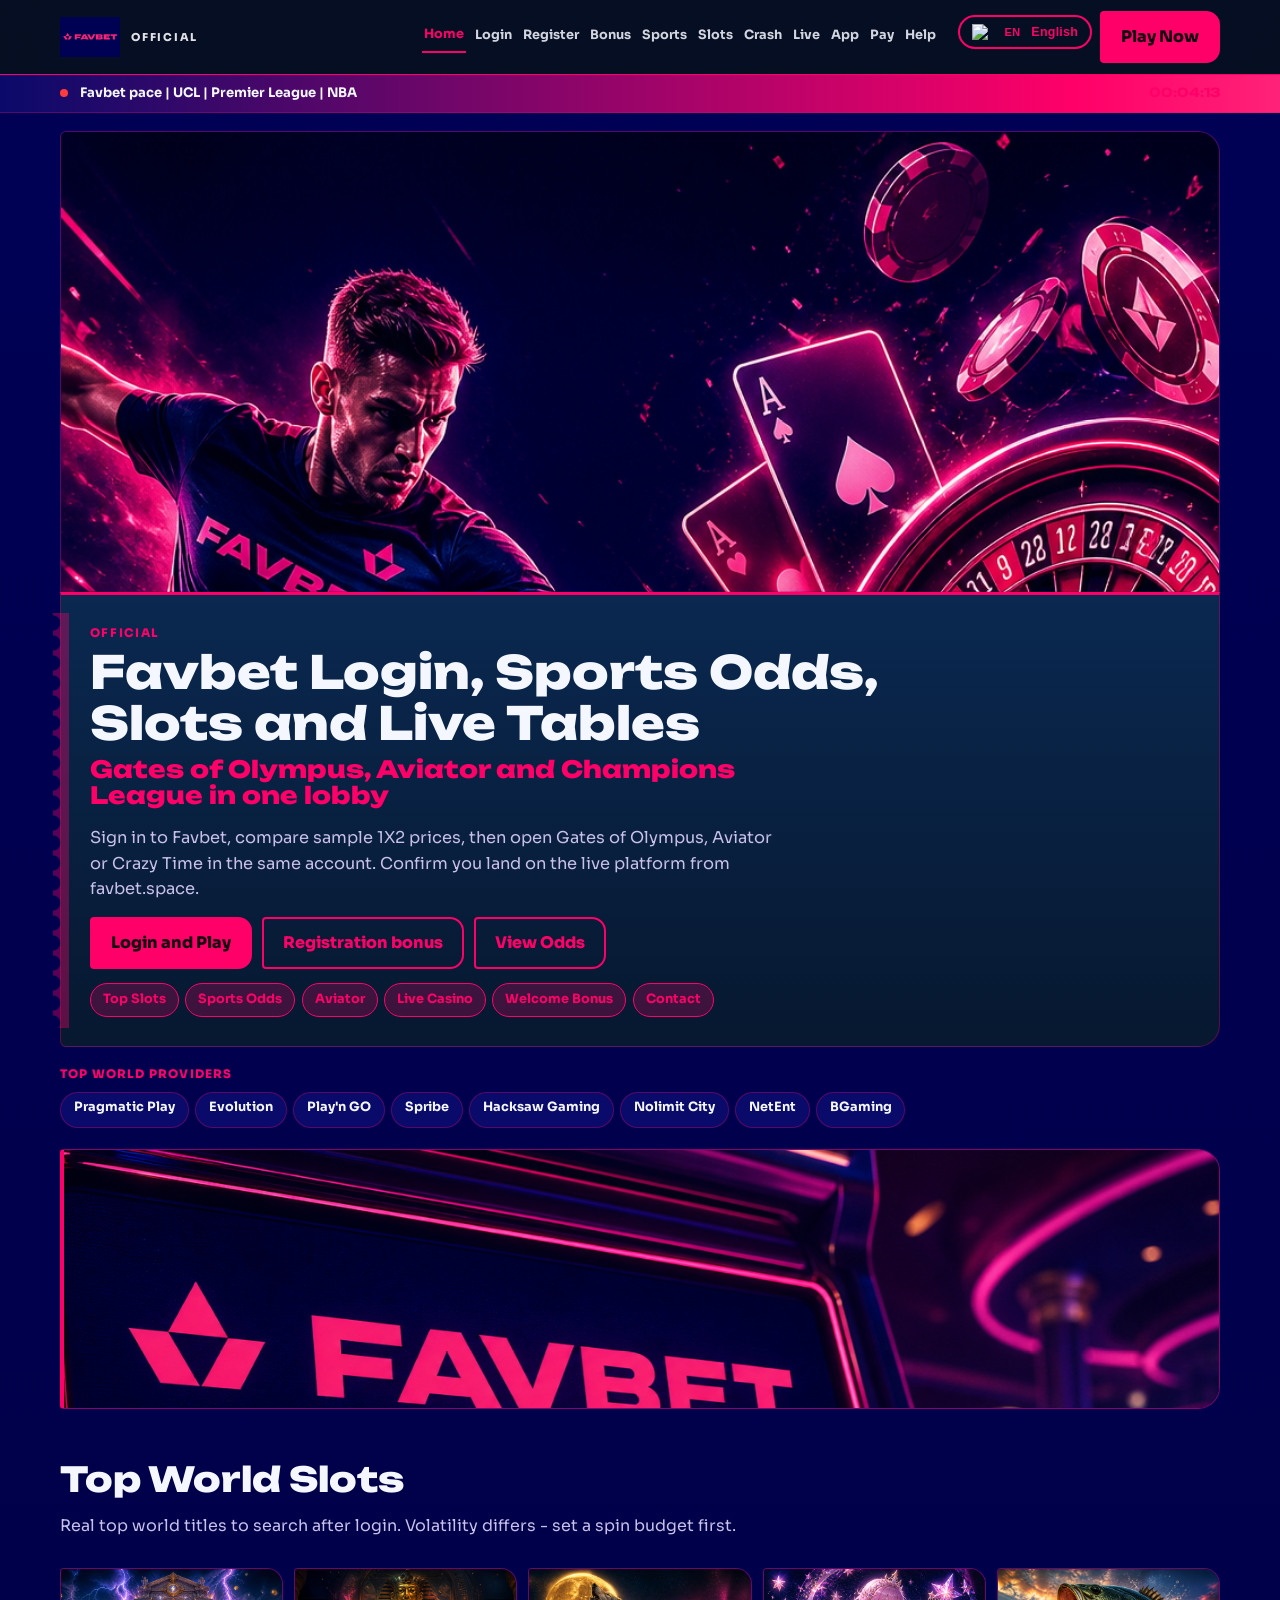
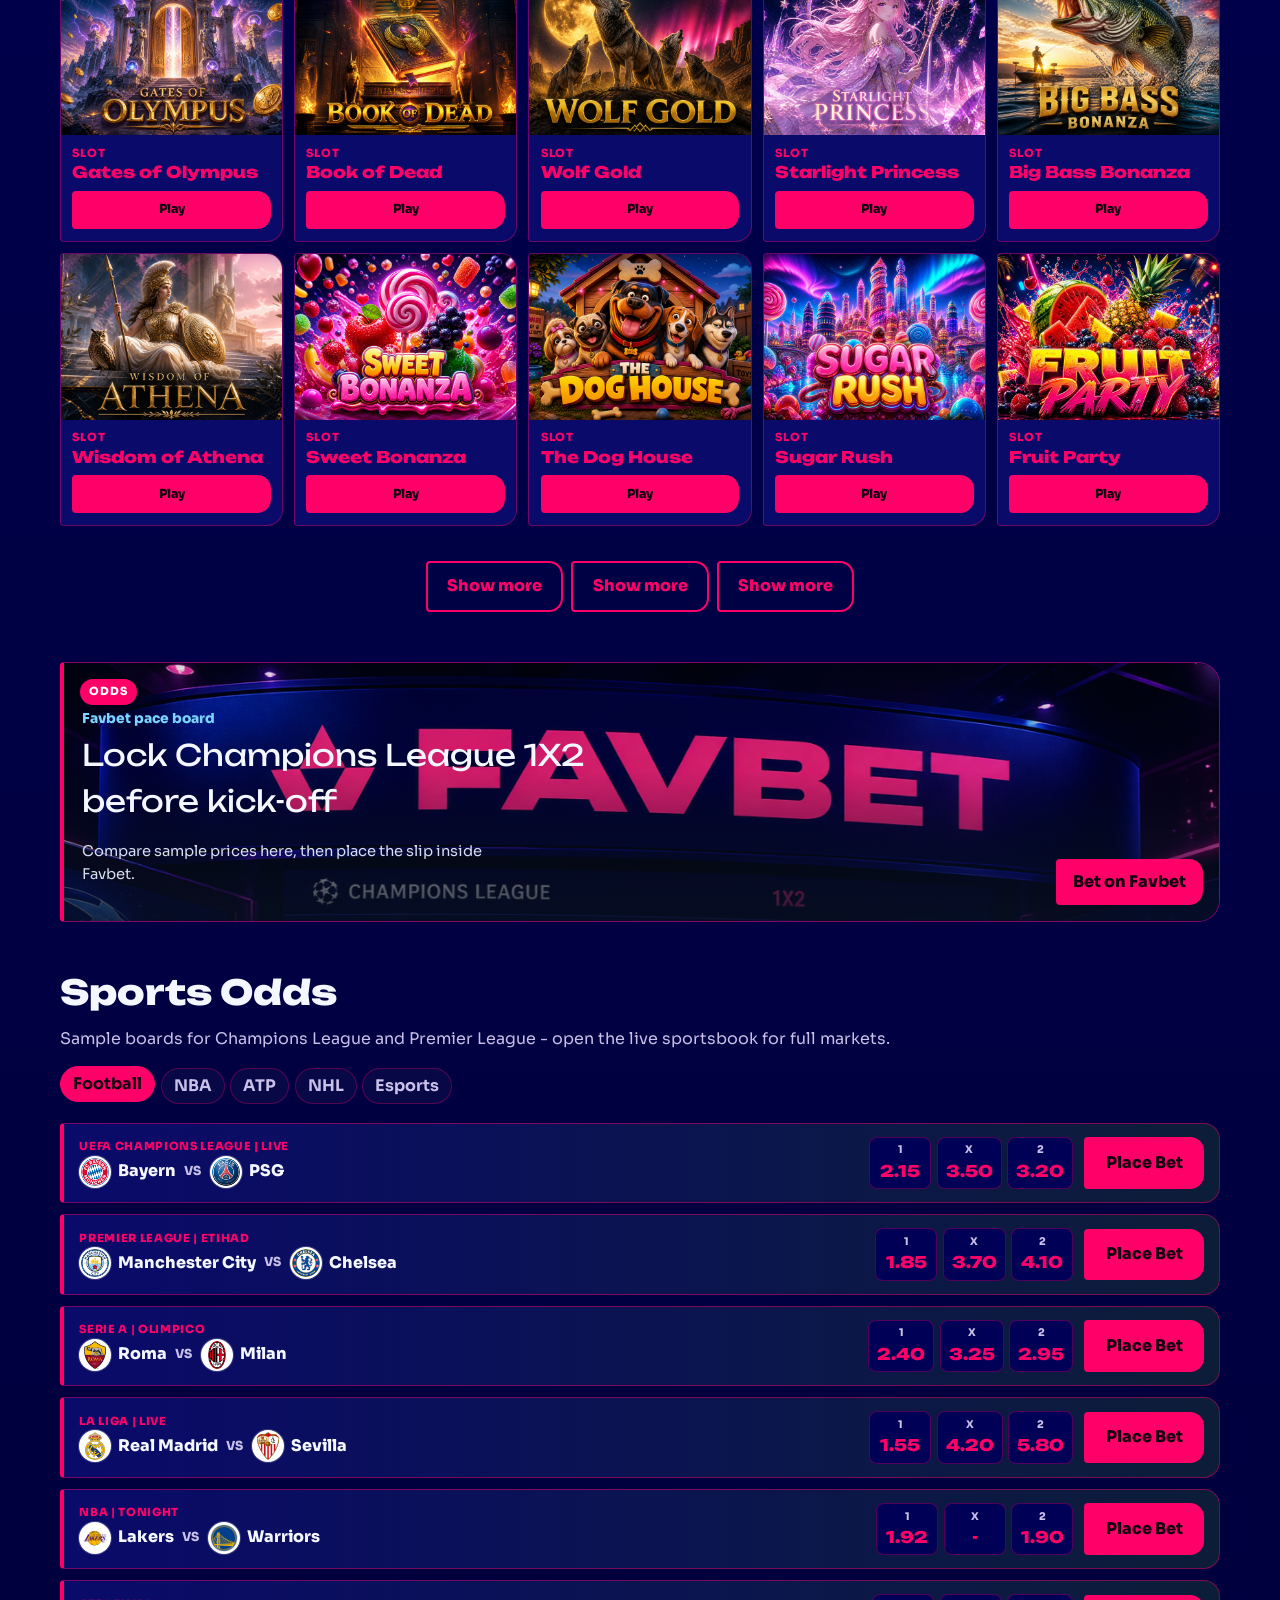
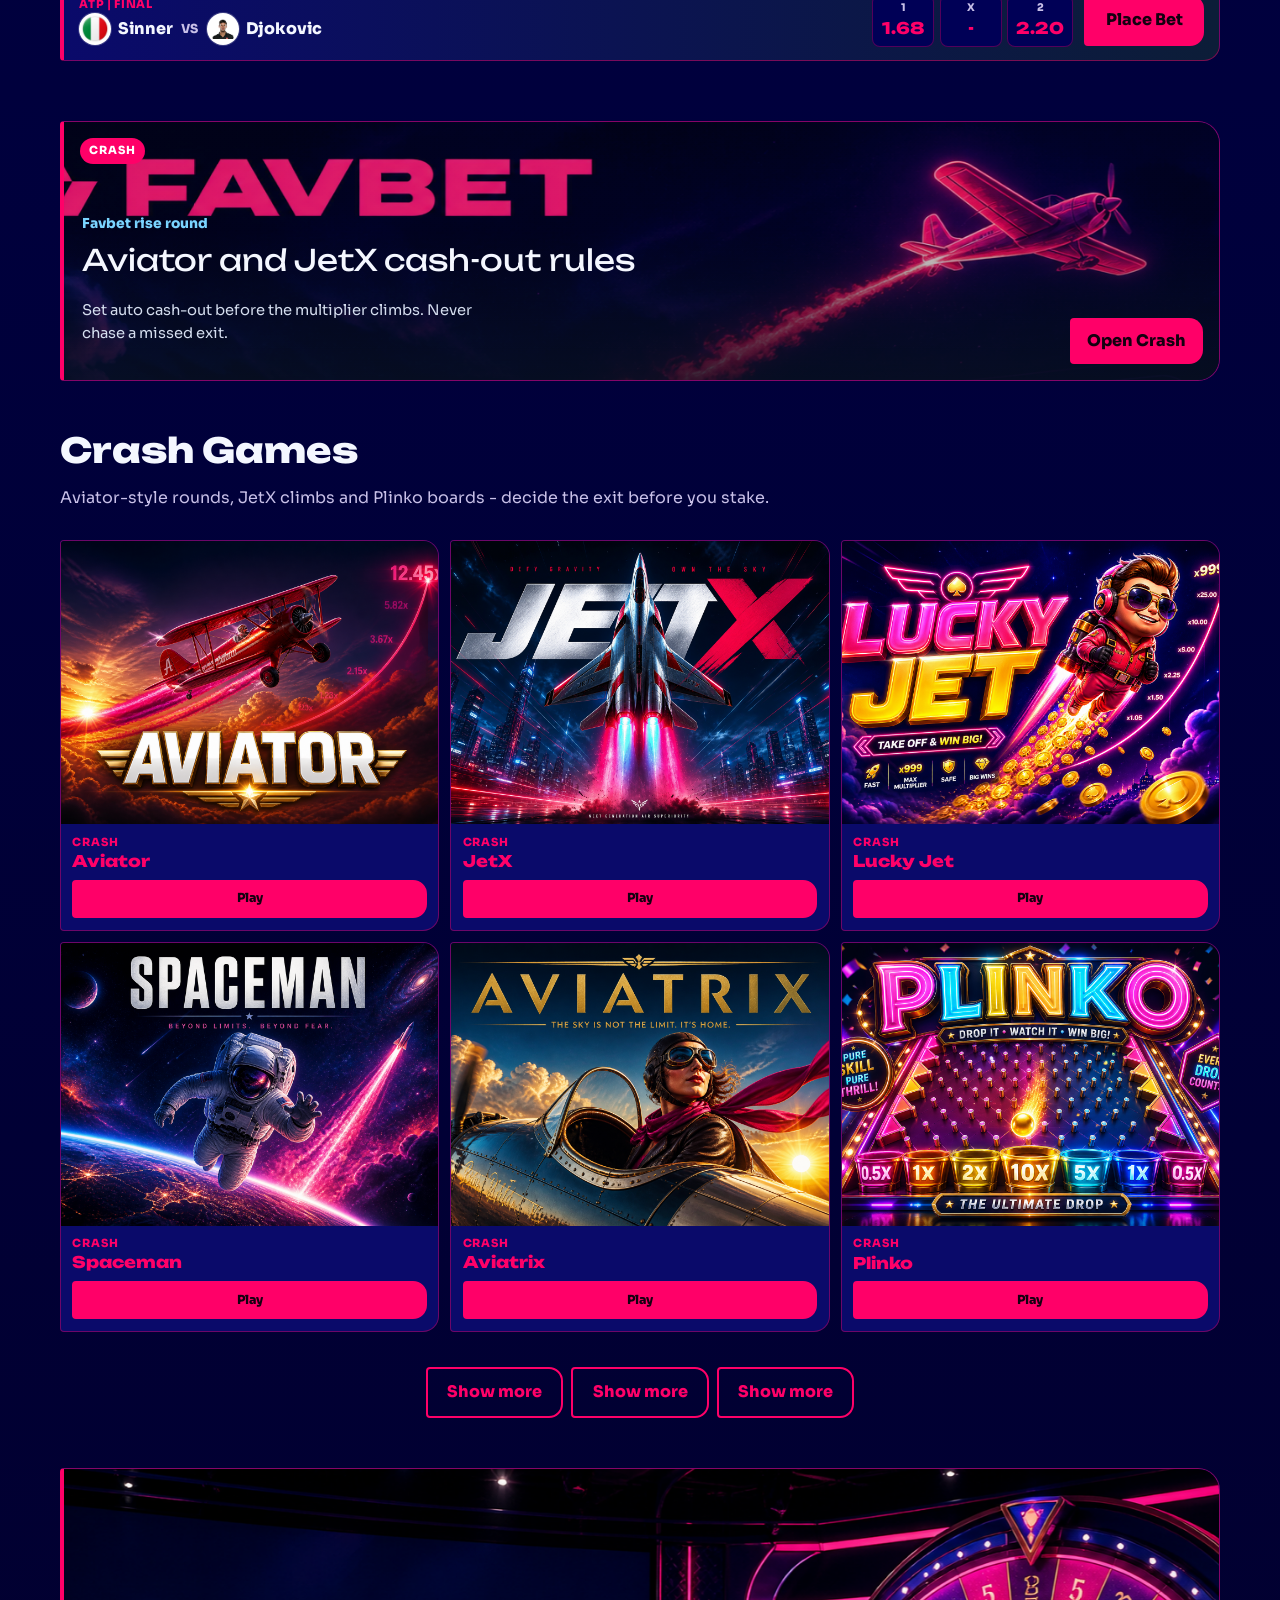
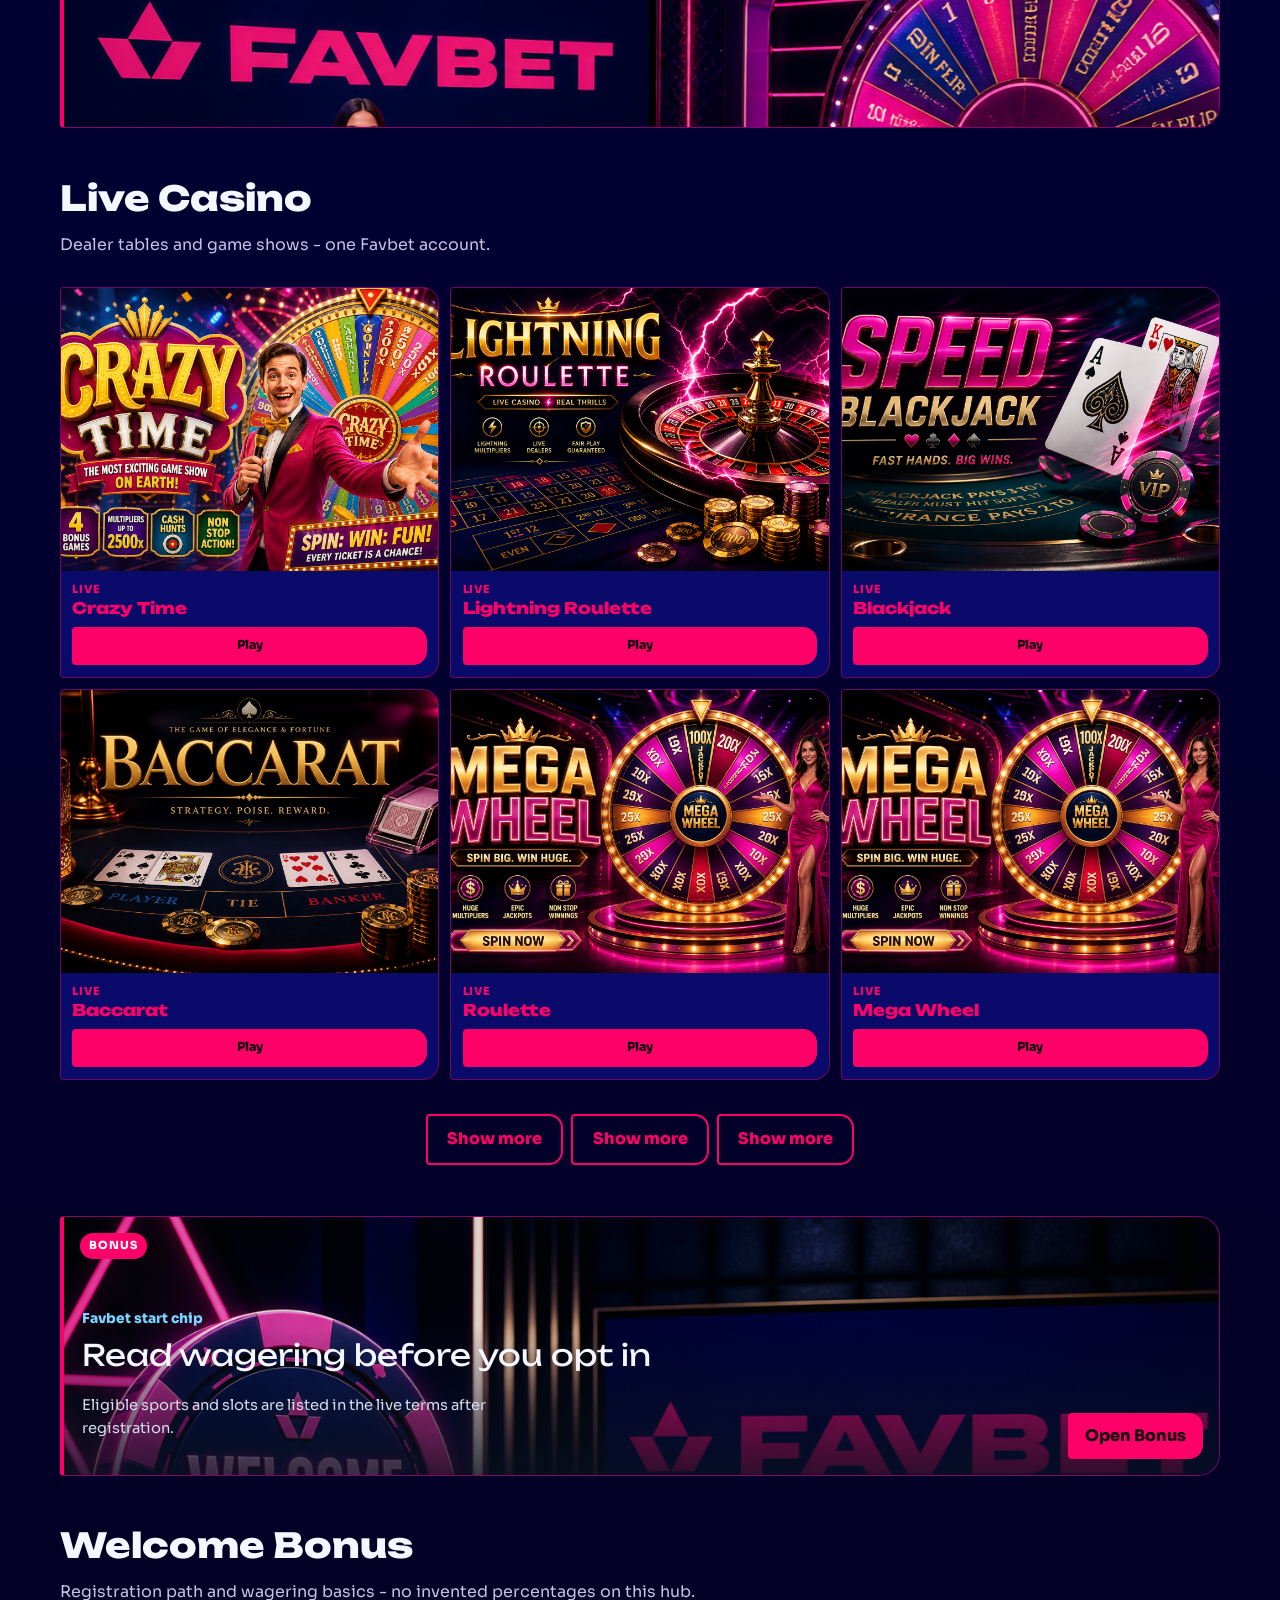
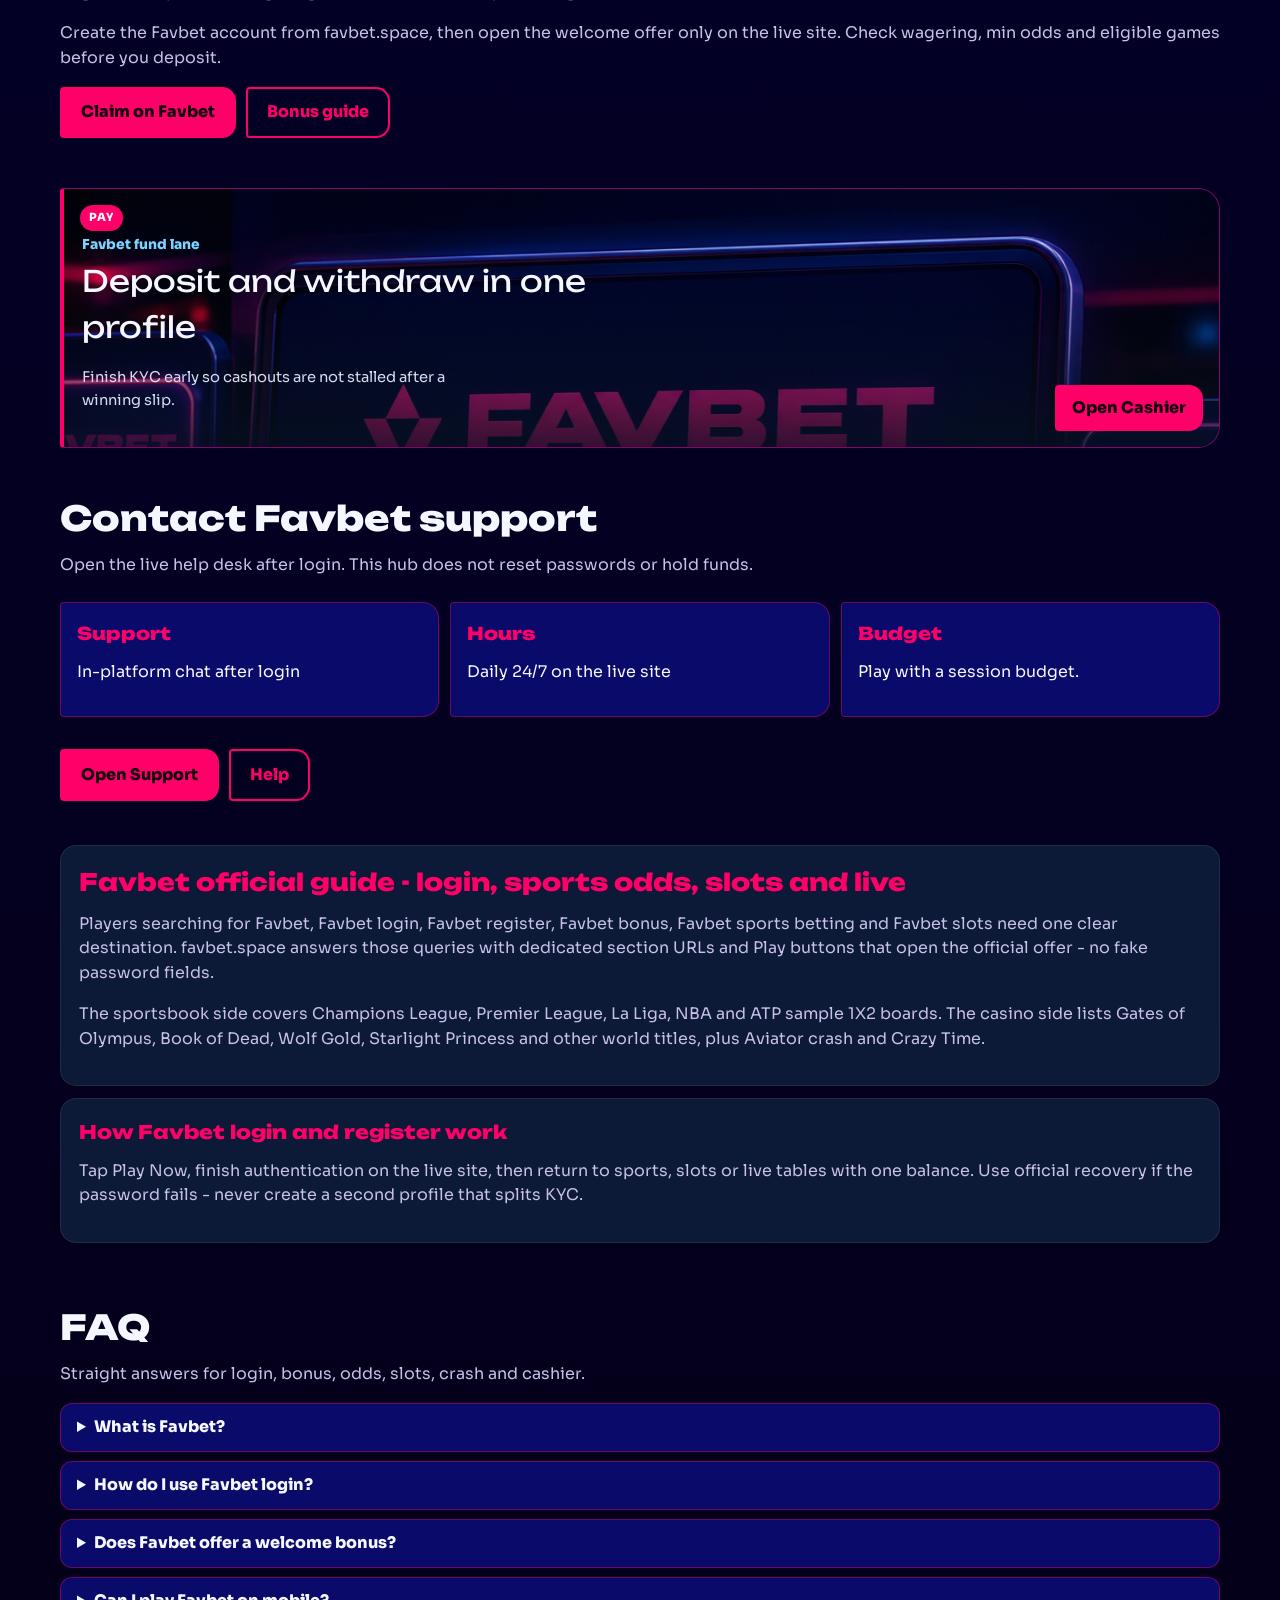
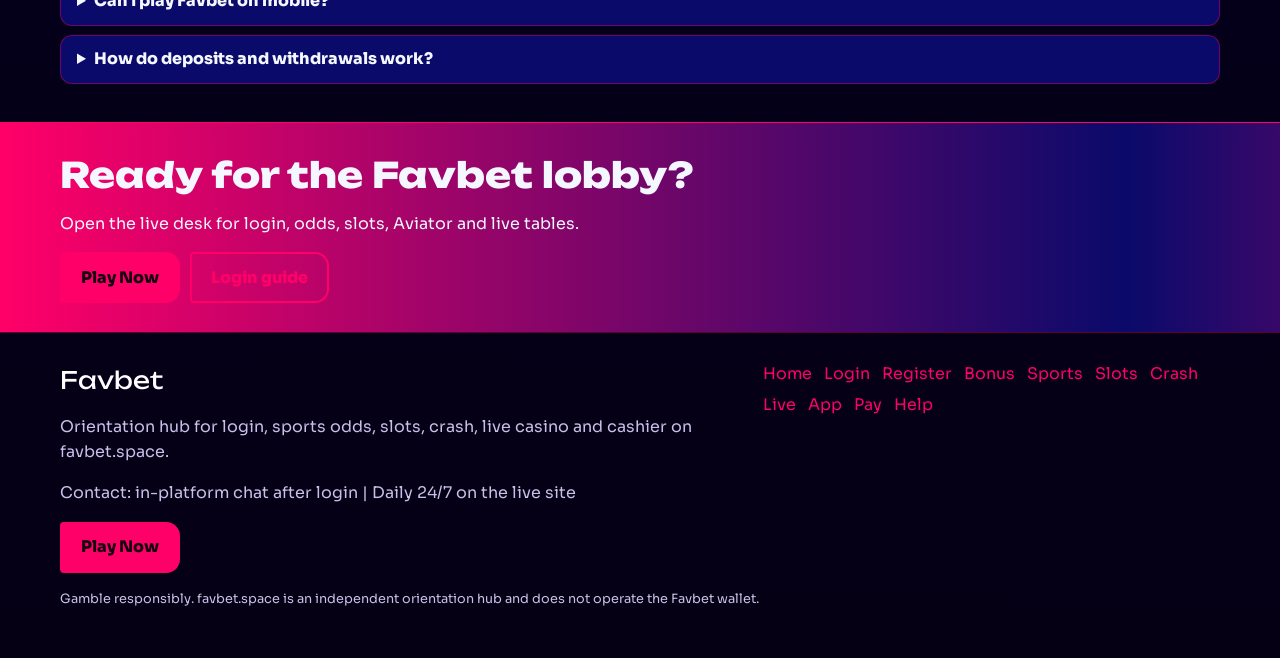
==== commit 4d4d12ae: "Replace Favbet section covers with official magenta casino art. Co-authored-by: Cursor <cursoragent@" ====
--- a/index.html
+++ b/index.html
@@ -30,23 +30,23 @@
 <meta name="twitter:title" content="Favbet Login, Sports Odds, Slots & Live Casino | favbet.space">
 <meta name="twitter:description" content="Open Favbet from favbet.space for login, Champions League 1X2, Gates of Olympus, Aviator and Crazy Time. One lobby.">
 <meta name="twitter:image" content="https://favbet.space/assets/og.jpg">
-<link rel="icon" href="/favicon.ico?v=f1" sizes="any">
-<link rel="icon" type="image/png" sizes="32x32" href="/assets/brand/favicon-32.png?v=f1">
-<link rel="icon" type="image/png" sizes="192x192" href="/assets/brand/icon-192.png?v=f1">
-<link rel="apple-touch-icon" sizes="180x180" href="/assets/brand/apple-touch-icon.png?v=f1">
+<link rel="icon" href="/favicon.ico?v=f2" sizes="any">
+<link rel="icon" type="image/png" sizes="32x32" href="/assets/brand/favicon-32.png?v=f2">
+<link rel="icon" type="image/png" sizes="192x192" href="/assets/brand/icon-192.png?v=f2">
+<link rel="apple-touch-icon" sizes="180x180" href="/assets/brand/apple-touch-icon.png?v=f2">
 <link rel="manifest" href="/site.webmanifest">
 <link rel="preconnect" href="https://fonts.googleapis.com">
 <link rel="preconnect" href="https://fonts.gstatic.com" crossorigin>
 <link href="https://fonts.googleapis.com/css2?family=Sora:wght@400;600;700;800&family=Unbounded:wght@700;800&display=swap" rel="stylesheet">
-<link rel="stylesheet" href="/css/hub-f1.css">
-<link rel="stylesheet" href="/css/i18n.css?v=f1">
+<link rel="stylesheet" href="/css/hub-f2.css">
+<link rel="stylesheet" href="/css/i18n.css?v=f2">
 </head>
 <body class="home">
 <a class="skip" href="#main">Skip to content</a><script type="application/ld+json">{"@context":"https://schema.org","@type":"FAQPage","url":"https://favbet.space/","mainEntity":[{"@type":"Question","name":"What is Favbet?","acceptedAnswer":{"@type":"Answer","text":"favbet.space is an orientation hub for Favbet login, sports odds, slots, Aviator crash, live casino and cashier. Tap Play Now and confirm you land on the live Favbet platform."}},{"@type":"Question","name":"How do I use Favbet login?","acceptedAnswer":{"@type":"Answer","text":"Open Play Now from favbet.space, enter your registered email or username and password on the live site, complete any security check, then confirm your account name appears in the lobby."}},{"@type":"Question","name":"Does Favbet offer a welcome bonus?","acceptedAnswer":{"@type":"Answer","text":"Yes. After register and a qualifying deposit you can activate the welcome offer. Read current terms on the live site - this hub does not invent percentages."}},{"@type":"Question","name":"Can I play Favbet on mobile?","acceptedAnswer":{"@type":"Answer","text":"One account works on phone and desktop browsers. Prefer a stable connection, avoid shared devices, and log out after cash sessions on borrowed phones."}},{"@type":"Question","name":"How do deposits and withdrawals work?","acceptedAnswer":{"@type":"Answer","text":"Fund via the cashier after login, complete KYC early if prompted, and use the same methods for withdrawals. Keep billing details consistent with your profile."}}]}</script>
 <script type="application/ld+json">{"@context":"https://schema.org","@type":"WebSite","name":"Favbet","url":"https://favbet.space/","publisher":{"@type":"Organization","name":"Favbet","url":"https://favbet.space/","logo":"https://favbet.space/assets/brand/logo.png"}}</script><header class="site-header" id="siteHeader">
 <div class="wrap header-bar">
 <a class="brand" href="/" aria-label="Favbet home">
-<span class="brand-mark"><img src="/assets/brand/logo.png?v=f1" alt="Favbet logo" width="188" height="40"></span>
+<span class="brand-mark"><img src="/assets/brand/logo.png?v=f2" alt="Favbet logo" width="188" height="40"></span>
 <span class="brand-copy"><span class="brand-name">Favbet</span><span class="brand-tag">Official</span></span>
 </a>
 <button class="nav-toggle" id="navToggle" aria-expanded="false" aria-controls="siteNav" type="button" aria-label="Open menu"><span></span><span></span><span></span></button>
@@ -76,7 +76,7 @@
 </div></div><main id="main">
 <section class="stage">
 <div class="wrap">
-<div class="stage-visual"><img src="/assets/hero.jpg?v=f1" alt="Favbet lobby with odds, slots and official Favbet mark" width="1600" height="900"></div>
+<div class="stage-visual"><img src="/assets/hero.jpg?v=f2" alt="Favbet lobby with odds, slots and official Favbet mark" width="1600" height="900"></div>
 <div class="stage-ticket">
 <div class="eyebrow">Official</div>
 <h1>Favbet Login, Sports Odds, Slots and Live Tables<span>Gates of Olympus, Aviator and Champions League in one lobby</span></h1>
@@ -111,7 +111,7 @@
 </div></div></div>
 <div class="wrap"><a class="promo-fx js-offer" href="https://martell891.online/6Qcky8Fc?sub_id_1=favbet.space">
 <span class="promo-badge">SLOTS</span>
-<div class="promo-media"><img src="/assets/promo/promo-slots.jpg?v=f1" alt="Favbet slots promo" width="1600" height="900" loading="lazy"></div>
+<div class="promo-media"><img src="/assets/promo/promo-slots.jpg?v=f2" alt="Favbet slots promo" width="1600" height="900" loading="lazy"></div>
 <div class="promo-copy"><span class="promo-kicker">Favbet spin lane</span><div class="promo-title">Spin Gates of Olympus after login</div><p class="promo-sub">Search the real titles listed below, set a spin budget, then open Favbet.</p></div>
 <span class="promo-cta">Spin on Favbet</span>
 </a></div>
@@ -137,7 +137,7 @@
 </div></section>
 <div class="wrap"><a class="promo-fx js-offer" href="https://martell891.online/6Qcky8Fc?sub_id_1=favbet.space">
 <span class="promo-badge">ODDS</span>
-<div class="promo-media"><img src="/assets/promo/promo-odds.jpg?v=f1" alt="Favbet odds promo" width="1600" height="900" loading="lazy"></div>
+<div class="promo-media"><img src="/assets/promo/promo-odds.jpg?v=f2" alt="Favbet odds promo" width="1600" height="900" loading="lazy"></div>
 <div class="promo-copy"><span class="promo-kicker">Favbet pace board</span><div class="promo-title">Lock Champions League 1X2 before kick-off</div><p class="promo-sub">Compare sample prices here, then place the slip inside Favbet.</p></div>
 <span class="promo-cta">Bet on Favbet</span>
 </a></div>
@@ -160,7 +160,7 @@
 </div></div></section>
 <div class="wrap"><a class="promo-fx js-offer" href="https://martell891.online/6Qcky8Fc?sub_id_1=favbet.space">
 <span class="promo-badge">CRASH</span>
-<div class="promo-media"><img src="/assets/promo/promo-crash.jpg?v=f1" alt="Favbet crash promo" width="1600" height="900" loading="lazy"></div>
+<div class="promo-media"><img src="/assets/promo/promo-crash.jpg?v=f2" alt="Favbet crash promo" width="1600" height="900" loading="lazy"></div>
 <div class="promo-copy"><span class="promo-kicker">Favbet rise round</span><div class="promo-title">Aviator and JetX cash-out rules</div><p class="promo-sub">Set auto cash-out before the multiplier climbs. Never chase a missed exit.</p></div>
 <span class="promo-cta">Open Crash</span>
 </a></div>
@@ -182,7 +182,7 @@
 </div></section>
 <div class="wrap"><a class="promo-fx js-offer" href="https://martell891.online/6Qcky8Fc?sub_id_1=favbet.space">
 <span class="promo-badge">LIVE</span>
-<div class="promo-media"><img src="/assets/promo/promo-live.jpg?v=f1" alt="Favbet live promo" width="1600" height="900" loading="lazy"></div>
+<div class="promo-media"><img src="/assets/promo/promo-live.jpg?v=f2" alt="Favbet live promo" width="1600" height="900" loading="lazy"></div>
 <div class="promo-copy"><span class="promo-kicker">Favbet table lane</span><div class="promo-title">Crazy Time and Lightning Roulette</div><p class="promo-sub">Join a live table after login. Keep a table budget separate from sports slips.</p></div>
 <span class="promo-cta">Join Live</span>
 </a></div>
@@ -204,7 +204,7 @@
 </div></section>
 <div class="wrap"><a class="promo-fx js-offer" href="https://martell891.online/6Qcky8Fc?sub_id_1=favbet.space">
 <span class="promo-badge">BONUS</span>
-<div class="promo-media"><img src="/assets/promo/promo-bonus.jpg?v=f1" alt="Favbet bonus promo" width="1600" height="900" loading="lazy"></div>
+<div class="promo-media"><img src="/assets/promo/promo-bonus.jpg?v=f2" alt="Favbet bonus promo" width="1600" height="900" loading="lazy"></div>
 <div class="promo-copy"><span class="promo-kicker">Favbet start chip</span><div class="promo-title">Read wagering before you opt in</div><p class="promo-sub">Eligible sports and slots are listed in the live terms after registration.</p></div>
 <span class="promo-cta">Open Bonus</span>
 </a></div>
@@ -217,7 +217,7 @@
 </div></div></section>
 <div class="wrap"><a class="promo-fx js-offer" href="https://martell891.online/6Qcky8Fc?sub_id_1=favbet.space">
 <span class="promo-badge">PAY</span>
-<div class="promo-media"><img src="/assets/promo/promo-pay.jpg?v=f1" alt="Favbet cashier promo" width="1600" height="900" loading="lazy"></div>
+<div class="promo-media"><img src="/assets/promo/promo-pay.jpg?v=f2" alt="Favbet cashier promo" width="1600" height="900" loading="lazy"></div>
 <div class="promo-copy"><span class="promo-kicker">Favbet fund lane</span><div class="promo-title">Deposit and withdraw in one profile</div><p class="promo-sub">Finish KYC early so cashouts are not stalled after a winning slip.</p></div>
 <span class="promo-cta">Open Cashier</span>
 </a></div>
@@ -272,11 +272,11 @@
 </div>
 <p class="wrap legal">Gamble responsibly. favbet.space is an independent orientation hub and does not operate the Favbet wallet.</p>
 </footer>
-<script src="/js/i18n-dict.js?v=f1"></script>
-<script src="/js/i18n-more.js?v=f1"></script>
-<script src="/js/i18n-fav.js?v=f1"></script>
-<script src="/js/i18n.js?v=f1"></script>
-<script src="/js/main.js?v=f1"></script>
-<script src="/js/team-crests.js?v=f1"></script>
+<script src="/js/i18n-dict.js?v=f2"></script>
+<script src="/js/i18n-more.js?v=f2"></script>
+<script src="/js/i18n-fav.js?v=f2"></script>
+<script src="/js/i18n.js?v=f2"></script>
+<script src="/js/main.js?v=f2"></script>
+<script src="/js/team-crests.js?v=f2"></script>
 </body>
 </html>
--- a/css/hub-f2.css
+++ b/css/hub-f2.css
@@ -0,0 +1,469 @@
+/* Favbet motion f1 */
+:root{
+  --bg:#000056;
+  --bg-2:#00003d;
+  --panel:#0a0a6a;
+  --line:rgba(255,0,104,.32);
+  --text:#f4f7ff;
+  --mute:#c8c0e8;
+  --blue:#ff0068;
+  --blue-2:#ff4d8c;
+  --gold:#ff0068;
+  --gold-2:#ff7ab0;
+  --ink:#140010;
+  --accent:#ff0068;
+  --radius:4px 18px 18px 4px;
+  --ease:cubic-bezier(.18,1.15,.32,1);
+  --max:1160px;
+  --font:"Sora",system-ui,sans-serif;
+  --display:"Unbounded",sans-serif;
+  --tilt-x:0deg;
+  --tilt-y:0deg;
+}
+*{box-sizing:border-box}
+html{scroll-behavior:smooth}
+html,body{margin:0;padding:0}
+body{
+  font-family:var(--font);
+  color:var(--text);
+  background:
+    linear-gradient(180deg,#000056 0%,#00003d 38%,#050014 100%);
+  line-height:1.55;
+  min-height:100%;
+  overflow-x:hidden;
+}
+body::before{
+  content:"";
+  position:fixed;inset:-12%;pointer-events:none;z-index:0;
+  background:
+    repeating-linear-gradient(90deg,transparent 0 46px,rgba(255,0,104,.06) 46px 47px),
+    radial-gradient(780px 340px at 78% -8%,rgba(255,0,104,.38),transparent 62%),
+    radial-gradient(560px 280px at 6% 92%,rgba(255,0,104),.16),transparent 64%),
+    radial-gradient(420px 220px at 48% 40%,rgba(255,77,140),.12),transparent 70%);
+  background-size:auto,140% 140%,140% 140%,160% 160%;
+  animation:aurora 16s ease-in-out infinite alternate;
+}
+body::after{
+  content:"";
+  position:fixed;inset:0;pointer-events:none;z-index:0;
+  background:
+    radial-gradient(240px 240px at 18% 28%,rgba(255,0,104,.42),transparent 68%),
+    radial-gradient(200px 200px at 84% 62%,rgba(255,0,104),.18),transparent 70%),
+    radial-gradient(180px 180px at 62% 12%,rgba(255,77,140),.28),transparent 68%);
+  animation:orbs 14s ease-in-out infinite alternate;
+}
+img{max-width:100%;height:auto;display:block}
+a{color:var(--gold);text-decoration:none}
+a:hover{color:var(--gold-2)}
+.wrap{width:min(var(--max),calc(100% - 2rem));margin-inline:auto;position:relative;z-index:1}
+.skip{position:absolute;left:-999px;top:0;z-index:200;background:var(--gold);color:var(--ink);padding:.6rem 1rem;font-weight:800}
+.skip:focus{left:1rem;top:1rem}
+
+.site-header{
+  position:sticky;top:0;z-index:50;
+  background:rgba(7,16,31,.92);
+  border-bottom:1px solid rgba(255,0,104),.28);
+  box-shadow:0 1px 0 var(--gold);
+  backdrop-filter:blur(14px);
+}
+.site-header.is-solid{background:rgba(7,16,31,.96)}
+.header-bar{display:flex;align-items:center;gap:.65rem;min-height:74px}
+.brand{display:flex;align-items:center;gap:.7rem;color:#fff;min-width:0}
+.brand-mark{
+  width:auto;height:40px;flex:0 0 auto;
+  border-radius:0;overflow:visible;
+  background:transparent;
+  box-shadow:none;
+}
+.brand-mark img{width:auto;height:40px;max-width:188px;object-fit:contain;object-position:left center}
+.brand-copy{display:flex;flex-direction:column;justify-content:center;min-width:0}
+.brand-name{
+  position:absolute;width:1px;height:1px;padding:0;margin:-1px;
+  overflow:hidden;clip:rect(0,0,0,0);white-space:nowrap;border:0;
+}
+.brand-tag{font-size:.68rem;color:#fff;letter-spacing:.16em;text-transform:uppercase;font-weight:800;opacity:.88}
+.site-nav{display:flex;flex-wrap:wrap;gap:.08rem .45rem;margin-left:auto}
+.nav-link{
+  color:rgba(244,247,255,.86);font-weight:700;font-size:.8rem;
+  padding:.35rem .12rem;border-bottom:2px solid transparent;
+  transition:color .25s,border-color .25s,transform .35s var(--ease);
+}
+.nav-link.is-active,.nav-link:hover{color:var(--gold);border-color:var(--gold);transform:translateY(-1px)}
+.header-actions{display:flex;align-items:center;gap:.5rem;margin-left:.3rem}
+.nav-toggle{display:none;width:44px;height:44px;border:1px solid var(--line);background:transparent;cursor:pointer;padding:10px;border-radius:10px}
+.nav-toggle span{display:block;height:2px;background:var(--gold);margin:5px 0}
+
+.btn{
+  display:inline-flex;align-items:center;justify-content:center;
+  min-height:46px;padding:.7rem 1.2rem;
+  border-radius:4px 14px 14px 4px;
+  font-weight:800;border:2px solid transparent;cursor:pointer;
+  position:relative;overflow:hidden;
+  transition:transform .45s var(--ease),filter .25s,box-shadow .45s var(--ease);
+}
+.btn:hover{transform:translateY(-4px) scale(1.03)}
+.btn-accent{background:var(--gold);color:var(--ink);border-color:var(--gold)}
+.btn-accent:hover{box-shadow:0 14px 28px rgba(255,0,104),.38)}
+.btn-ghost{background:transparent;color:var(--gold);border-color:var(--gold)}
+.header-cta{white-space:nowrap}
+.header-cta::after,.btn-accent::after{
+  content:"";position:absolute;inset:0;pointer-events:none;
+  background:linear-gradient(115deg,transparent 28%,rgba(255,255,255,.5) 48%,transparent 68%);
+  transform:translateX(-80%);animation:sheen 3.2s var(--ease) infinite;
+}
+
+.line-tape{
+  background:linear-gradient(90deg,#0a0a6a,#ff0068 35%,#ff4d8c 50%,#ff0068 62%,#ff0068 78%,#0a0a6a);
+  background-size:240% 100%;
+  animation:tape 6s linear infinite;
+  border-bottom:1px solid var(--line);
+  font-size:.82rem;font-weight:700;
+}
+.line-tape .wrap{display:flex;align-items:center;gap:.75rem;min-height:38px;flex-wrap:wrap}
+.pulse{width:8px;height:8px;border-radius:50%;background:#ff3b3b;box-shadow:0 0 0 0 #ff3b3b;animation:pulse 1.4s infinite}
+@keyframes pulse{70%{box-shadow:0 0 0 10px transparent}}
+.clock{margin-left:auto;color:var(--gold);font-family:var(--display);font-size:.78rem}
+
+.stage{padding:1.15rem 0 0}
+.stage-visual{
+  position:relative;border-radius:6px 22px 0 0;overflow:hidden;
+  border:1px solid var(--line);border-bottom:0;min-height:280px;
+  background:var(--panel);
+  transform:perspective(1100px) rotateX(var(--tilt-x)) rotateY(var(--tilt-y));
+  transition:transform .25s var(--ease);
+}
+.stage-visual img{
+  width:100%;height:clamp(280px,42vw,460px);object-fit:cover;object-position:top center;
+  animation:kenburns 14s ease-in-out infinite alternate;
+  will-change:transform;
+}
+.stage-visual::after{
+  content:"";position:absolute;inset:-20%;pointer-events:none;z-index:2;
+  background:linear-gradient(115deg,transparent 36%,rgba(255,0,104),.2) 50%,transparent 64%);
+  animation:sheen 5s var(--ease) infinite;
+}
+.page-hero .stage-visual img{height:clamp(240px,38vw,400px);object-position:top center}
+
+@keyframes kenburns{from{transform:scale(1.04) translate3d(0,0,0)}to{transform:scale(1.16) translate3d(-2.4%,-1.8%,0)}}
+@keyframes kenburns2{from{transform:scale(1.16) translate3d(-2%,0,0)}to{transform:scale(1.04) translate3d(2.2%,-2%,0)}}
+@keyframes sheen{0%{transform:translateX(-85%)}100%{transform:translateX(120%)}}
+@keyframes aurora{
+  from{transform:translate3d(-2%,1%,0) scale(1);opacity:.88}
+  to{transform:translate3d(3%,-3%,0) scale(1.08);opacity:1}
+}
+@keyframes orbs{
+  from{transform:translate3d(-4%,3%,0) scale(1)}
+  to{transform:translate3d(5%,-5%,0) scale(1.18)}
+}
+@keyframes markglow{
+  from{box-shadow:0 0 0 1px rgba(255,255,255,.28),0 0 0 rgba(255,0,104,0)}
+  to{box-shadow:0 0 0 1px rgba(255,255,255,.4),0 0 26px rgba(255,0,104,.7)}
+}
+@keyframes tape{0%{background-position:0 0}100%{background-position:240% 0}}
+@keyframes rise{from{opacity:0}to{opacity:1}}
+@keyframes priceflick{0%,100%{filter:brightness(1);transform:translateY(0) scale(1)}50%{filter:brightness(1.28);transform:translateY(-3px) scale(1.08)}}
+@keyframes bob{0%,100%{transform:translate3d(0,0,0)}50%{transform:translate3d(0,-7px,0)}}
+@keyframes floatA{0%,100%{transform:translate3d(0,0,0)}50%{transform:translate3d(0,-14px,0)}}
+@keyframes floatB{0%,100%{transform:translate3d(0,0,0)}50%{transform:translate3d(0,-10px,0)}}
+@keyframes floatC{0%,100%{transform:translate3d(0,4px,0)}50%{transform:translate3d(0,-12px,0)}}
+@keyframes driftX{0%,100%{transform:translate3d(0,0,0)}50%{transform:translate3d(10px,-4px,0)}}
+@keyframes badgebob{0%,100%{transform:translate3d(0,0,0)}50%{transform:translate3d(0,-6px,0)}}
+@keyframes mesh{0%{background-position:0% 50%}100%{background-position:100% 50%}}
+
+.stage-ticket{
+  position:relative;
+  background:linear-gradient(180deg,#0a2850,#071830);
+  border:1px solid var(--line);
+  border-top:3px solid var(--gold);
+  border-radius:0 0 22px 6px;
+  padding:clamp(1.1rem,3vw,1.8rem);
+}
+.stage-ticket::before{
+  content:"";
+  position:absolute;left:-8px;top:18px;bottom:18px;width:16px;
+  background:radial-gradient(circle at 0 10px,transparent 7px,var(--gold) 8px) 0 0/16px 20px;
+  opacity:.35;
+  animation:bob 5s ease-in-out infinite;
+}
+.eyebrow{color:var(--gold);font-weight:800;letter-spacing:.14em;text-transform:uppercase;font-size:.74rem;animation:rise .6s var(--ease) both}
+h1,h2,h3{font-family:var(--display);line-height:1.12;margin:.3rem 0;font-weight:800}
+h1{font-size:clamp(1.7rem,4.2vw,2.85rem);max-width:22ch;animation:rise .75s var(--ease) .08s both}
+h1 span{display:block;color:var(--gold);font-size:.52em;margin-top:.4rem;max-width:32ch}
+.lead{color:var(--mute);max-width:58ch;font-size:1.02rem;animation:rise .75s var(--ease) .16s both}
+.cta-row{display:flex;flex-wrap:wrap;gap:.6rem;margin-top:1rem;animation:rise .75s var(--ease) .24s both}
+.chip-row,.hero-chips{display:flex;flex-wrap:wrap;gap:.4rem;margin-top:.9rem}
+.chip{
+  display:inline-flex;align-items:center;min-height:34px;padding:0 .75rem;
+  border-radius:999px;border:1px solid var(--line);color:var(--text);font-weight:700;font-size:.8rem;
+  background:rgba(255,0,104,.22);
+  transition:transform .4s var(--ease),border-color .25s,color .25s,box-shadow .4s;
+}
+.chip:hover,.chip-hot{border-color:var(--gold);color:var(--gold)}
+.chip:hover{animation-play-state:paused;transform:translateY(-4px) scale(1.05);box-shadow:0 8px 18px rgba(255,0,104,.28)}
+.hero-chips .chip{animation:rise .55s var(--ease) both,bob 3.8s ease-in-out infinite}
+.hero-chips .chip:nth-child(1){animation-delay:.05s, .05s}
+.hero-chips .chip:nth-child(2){animation-delay:.1s, .35s}
+.hero-chips .chip:nth-child(3){animation-delay:.15s, .7s}
+.hero-chips .chip:nth-child(4){animation-delay:.2s, 1.05s}
+.hero-chips .chip:nth-child(5){animation-delay:.25s, 1.4s}
+.hero-chips .chip:nth-child(6){animation-delay:.3s, 1.75s}
+
+.providers-block{margin:1.15rem 0}
+.providers-label{color:var(--gold);font-weight:800;margin-bottom:.5rem;letter-spacing:.1em;text-transform:uppercase;font-size:.74rem}
+.providers-strip{display:flex;flex-wrap:wrap;gap:.4rem}
+.provider-chip{
+  min-height:36px;padding:.35rem .8rem;border-radius:999px;
+  border:1px solid var(--line);background:#0a0a6a;color:var(--text);font-weight:700;font-size:.8rem;
+  transition:transform .4s var(--ease),border-color .25s,color .25s;
+  animation:rise .55s var(--ease) both,bob 4.6s ease-in-out infinite;
+}
+.provider-chip:hover{border-color:var(--gold);color:var(--gold);animation-play-state:paused;transform:translateY(-4px) scale(1.05)}
+.providers-strip .provider-chip:nth-child(1){animation-delay:.04s,.2s}
+.providers-strip .provider-chip:nth-child(2){animation-delay:.08s,.55s}
+.providers-strip .provider-chip:nth-child(3){animation-delay:.12s,.9s}
+.providers-strip .provider-chip:nth-child(4){animation-delay:.16s,1.25s}
+.providers-strip .provider-chip:nth-child(5){animation-delay:.2s,1.6s}
+.providers-strip .provider-chip:nth-child(6){animation-delay:.24s,1.95s}
+.providers-strip .provider-chip:nth-child(7){animation-delay:.28s,2.3s}
+.providers-strip .provider-chip:nth-child(8){animation-delay:.32s,2.65s}
+
+.section{padding:1.5rem 0 1.8rem}
+.section-head{margin-bottom:.95rem}
+.section-head h2{font-size:clamp(1.45rem,3vw,2.15rem)}
+.mute{color:var(--mute)}
+
+.card-grid{display:grid;grid-template-columns:repeat(5,minmax(0,1fr));gap:.7rem;padding:.85rem 0 1.2rem}
+.grid-3{grid-template-columns:repeat(3,minmax(0,1fr))}
+.game-card{
+  background:var(--panel);border-radius:4px 16px 16px 4px;overflow:hidden;
+  border:1px solid rgba(255,0,104,.4);
+  transition:box-shadow .5s var(--ease);
+  animation:rise .55s var(--ease) both;
+}
+.game-card > a{
+  display:block;
+  animation:floatA 5.2s ease-in-out infinite;
+  transition:transform .5s var(--ease),filter .4s;
+}
+.game-card:nth-child(1){animation-delay:.04s}
+.game-card:nth-child(2){animation-delay:.08s}
+.game-card:nth-child(3){animation-delay:.12s}
+.game-card:nth-child(4){animation-delay:.16s}
+.game-card:nth-child(5){animation-delay:.2s}
+.game-card:nth-child(6){animation-delay:.24s}
+.game-card:nth-child(7){animation-delay:.28s}
+.game-card:nth-child(8){animation-delay:.32s}
+.game-card:nth-child(9){animation-delay:.36s}
+.game-card:nth-child(10){animation-delay:.4s}
+.game-card:nth-child(odd) > a{animation-name:floatC;animation-duration:5.8s}
+.game-card:nth-child(3n) > a{animation-name:floatB;animation-duration:6.4s;animation-delay:.4s}
+.game-card:hover{box-shadow:0 22px 40px rgba(4,16,31,.45)}
+.game-card:hover > a{animation-play-state:paused;transform:translateY(-16px) scale(1.045);filter:brightness(1.08)}
+.game-card img{
+  aspect-ratio:4/3;width:100%;object-fit:cover;object-position:top center;
+  animation:kenburns 12s ease-in-out infinite alternate;
+}
+.card-meta{padding:.6rem .7rem .75rem}
+.card-play{
+  width:100%;min-height:38px;margin-top:.55rem;padding:.4rem .7rem;font-size:.78rem;
+}
+.tag{color:var(--gold);font-size:.7rem;font-weight:800;letter-spacing:.08em;text-transform:uppercase}
+.card-meta h3{font-size:1rem;margin:.12rem 0 0}
+.grid-more.trio{display:flex;flex-wrap:wrap;gap:.5rem;justify-content:center;margin-top:.95rem}
+
+.odds-sports{display:flex;flex-wrap:wrap;gap:.35rem;margin-bottom:.8rem}
+.odds-sport{
+  min-height:36px;padding:.3rem .75rem;border-radius:999px;
+  border:1px solid var(--line);color:var(--mute);font-weight:700;background:rgba(255,255,255,.03);
+  transition:transform .35s var(--ease),background .25s,color .25s;
+}
+.odds-sport.is-active,.odds-sport:hover{background:var(--gold);color:var(--ink);border-color:var(--gold);transform:translateY(-2px)}
+.odds-board{display:grid;gap:.7rem;padding:.35rem 0 .6rem}
+.odds-row{
+  display:grid;grid-template-columns:1.35fr auto auto;gap:.7rem;align-items:center;
+  padding:.8rem .95rem;
+  border:1px solid rgba(255,0,104,.45);
+  border-left:4px solid var(--gold);
+  border-radius:4px 16px 16px 4px;
+  background:linear-gradient(90deg,#0a0a6a,#0c1d38);
+  animation:rise .55s var(--ease) both,driftX 6.8s ease-in-out infinite;
+}
+.odds-row:nth-child(1){animation-delay:.05s,.1s}
+.odds-row:nth-child(2){animation-delay:.12s,.9s}
+.odds-row:nth-child(3){animation-delay:.19s,1.7s}
+.odds-row:nth-child(4){animation-delay:.26s,2.4s}
+.odds-row:nth-child(5){animation-delay:.33s,3.1s}
+.odds-row:nth-child(6){animation-delay:.4s,3.8s}
+.odds-row:hover{animation-play-state:paused;transform:translate3d(14px,-2px,0);box-shadow:0 12px 28px rgba(4,16,31,.35)}
+.odds-meta{color:var(--gold);font-size:.7rem;font-weight:800;letter-spacing:.06em;text-transform:uppercase}
+.odds-match{font-weight:800}
+.odds-vs{color:var(--mute);font-size:.78rem}
+.odds-prices{display:flex;gap:.35rem}
+.price{
+  min-width:62px;padding:.3rem .5rem;border-radius:8px;text-align:center;
+  border:1px solid var(--line);background:#000056;color:var(--gold);
+  font-family:var(--display);font-weight:800;
+  animation:priceflick 2.6s ease-in-out infinite;
+}
+.odds-prices .price:nth-child(2){animation-delay:.4s}
+.odds-prices .price:nth-child(3){animation-delay:.8s}
+.price small{display:block;color:var(--mute);font-size:.66rem;font-family:var(--font)}
+
+.promo-fx{
+  position:relative;display:grid;grid-template-columns:1.1fr .9fr;
+  min-height:260px;margin:1.35rem 0;overflow:hidden;
+  border:1px solid rgba(255,0,104,.5);border-left:4px solid #ff0068;
+  border-radius:4px 22px 22px 4px;background:var(--panel);color:var(--text);
+  transform:perspective(1200px) rotateX(var(--tilt-x)) rotateY(var(--tilt-y)) translateY(var(--float-y,0px));
+  transition:transform .28s var(--ease),box-shadow .4s var(--ease);
+}
+.promo-fx:hover{box-shadow:0 24px 48px rgba(4,16,31,.4)}
+.promo-media{position:absolute;inset:-8%;animation:floatA 7.2s ease-in-out infinite}
+.promo-media img{
+  width:100%;height:100%;object-fit:cover;object-position:top center;
+  animation:kenburns2 12s ease-in-out infinite alternate;
+  will-change:transform;
+}
+.promo-fx::before{
+  content:"";position:absolute;inset:0;z-index:2;pointer-events:none;
+  background:linear-gradient(115deg,transparent 22%,rgba(255,0,104),.22) 48%,transparent 72%);
+  transform:translateX(-70%);animation:sheen 4.2s var(--ease) infinite;
+}
+.promo-fx:nth-of-type(even) .promo-media{animation-name:floatC;animation-duration:8s;animation-delay:.6s}
+.promo-fx:nth-of-type(even) .promo-media img{animation-name:kenburns}
+.promo-fx::after{
+  content:"";position:absolute;inset:0;z-index:1;pointer-events:none;
+  background:linear-gradient(180deg,rgba(7,16,31,.12) 0 42%,rgba(7,16,31,.82) 100%);
+}
+.promo-badge{
+  position:absolute;top:1rem;left:1rem;z-index:3;
+  background:#ff0068;color:#fff;font-weight:900;font-size:.7rem;
+  letter-spacing:.1em;padding:.26rem .55rem;border-radius:999px;
+  animation:badgebob 3.2s ease-in-out infinite;
+}
+.promo-copy{position:relative;z-index:3;padding:1.3rem 1.15rem;align-self:end}
+.promo-kicker{color:#7ad4ff;font-weight:800;font-size:.86rem}
+.promo-title{font-family:var(--display);font-size:clamp(1.25rem,2.5vw,1.85rem);margin:.15rem 0}
+.promo-sub{color:#d5deef;max-width:38ch;font-size:.92rem}
+.promo-cta{
+  position:relative;z-index:3;align-self:end;justify-self:end;
+  margin:1rem;padding:.65rem 1.05rem;
+  border-radius:4px 14px 14px 4px;
+  background:var(--gold);color:var(--ink);font-weight:800;
+  overflow:hidden;
+  transition:transform .45s var(--ease),box-shadow .45s var(--ease);
+  animation:bob 3.6s ease-in-out infinite;
+}
+.promo-cta::after{
+  content:"";position:absolute;inset:0;pointer-events:none;
+  background:linear-gradient(115deg,transparent 30%,rgba(255,255,255,.45) 48%,transparent 66%);
+  transform:translateX(-80%);animation:sheen 3.4s var(--ease) infinite;
+}
+.promo-cta:hover{transform:translateY(-5px) scale(1.05);box-shadow:0 12px 24px rgba(255,0,104),.32);color:var(--ink);animation-play-state:paused}
+
+.page-hero{padding:1.1rem 0 0}
+
+.contact-grid{display:grid;grid-template-columns:repeat(3,minmax(0,1fr));gap:.7rem;padding:.5rem 0 1rem}
+.contact-card{
+  border:1px solid rgba(255,0,104,.4);border-radius:4px 16px 16px 4px;padding:1rem;
+  background:#0a0a6a;
+  animation:rise .55s var(--ease) both,floatB 6.4s ease-in-out infinite;
+}
+.contact-card:nth-child(1){animation-delay:.05s,.2s}
+.contact-card:nth-child(2){animation-delay:.12s,.8s}
+.contact-card:nth-child(3){animation-delay:.19s,1.4s}
+.contact-card h3{color:var(--gold);font-size:1.1rem}
+
+.chapters{padding:1.4rem 0}
+.chapter-grid{display:grid;grid-template-columns:repeat(3,minmax(0,1fr));gap:.7rem;padding:.4rem 0 .8rem}
+.chapter{
+  background:#0a0a6a;border:1px solid rgba(255,0,104,.4);border-radius:4px 16px 16px 4px;padding:1rem;
+  animation:rise .55s var(--ease) both,floatA 7s ease-in-out infinite;
+}
+.chapter:nth-child(1){animation-delay:.04s,.15s}
+.chapter:nth-child(2){animation-delay:.1s,.7s}
+.chapter:nth-child(3){animation-delay:.16s,1.25s}
+.chapter:nth-child(4){animation-delay:.22s,1.8s}
+.chapter:nth-child(5){animation-delay:.28s,2.35s}
+.chapter:nth-child(6){animation-delay:.34s,2.9s}
+.chapter:nth-child(even){animation-name:rise,floatC}
+.chapter-n{color:var(--gold);font-family:var(--display);font-size:1.25rem}
+.faq{padding:1.2rem 0 1.8rem}
+.faq-item{background:#0a0a6a;border:1px solid rgba(255,0,104,.4);border-radius:12px;padding:.7rem 1rem;margin:.55rem 0;animation:rise .5s var(--ease) both,driftX 7.4s ease-in-out infinite}
+.faq-item:nth-of-type(1){animation-delay:.04s,.1s}
+.faq-item:nth-of-type(2){animation-delay:.1s,.8s}
+.faq-item:nth-of-type(3){animation-delay:.16s,1.5s}
+.faq-item:nth-of-type(4){animation-delay:.22s,2.2s}
+.faq-item:nth-of-type(5){animation-delay:.28s,2.9s}
+.faq-item:nth-of-type(6){animation-delay:.34s,3.6s}
+.faq-item summary{cursor:pointer;font-weight:800}
+.seo-stack{padding:1rem 0 1.8rem}
+.seo-stack article{border:1px solid rgba(255,255,255,.08);border-radius:16px;background:rgba(16,37,68,.7);padding:1.1rem 1.15rem;margin-bottom:.75rem}
+.seo-stack h2,.seo-stack h3{color:var(--gold)}
+.seo-stack p{color:var(--mute)}
+.dest-grid{display:grid;grid-template-columns:repeat(4,minmax(0,1fr));gap:.7rem;margin:1rem 0 1.4rem;padding:.6rem 0 1rem}
+.dest-card{
+  display:block;background:var(--panel);border:1px solid rgba(255,0,104,.45);
+  border-radius:4px 16px 16px 4px;overflow:hidden;color:var(--text);
+  transition:box-shadow .5s var(--ease);
+  animation:rise .55s var(--ease) both,floatB 6s ease-in-out infinite;
+}
+.dest-card:nth-child(1){animation-delay:.05s,.15s}
+.dest-card:nth-child(2){animation-delay:.12s,.7s}
+.dest-card:nth-child(3){animation-delay:.19s,1.25s}
+.dest-card:nth-child(4){animation-delay:.26s,1.8s}
+.dest-card:hover{color:var(--text);animation-play-state:paused;transform:translateY(-14px) scale(1.03);box-shadow:0 18px 34px rgba(4,16,31,.4)}
+.dest-card img{
+  aspect-ratio:16/10;width:100%;object-fit:cover;object-position:top center;
+  animation:kenburns 11s ease-in-out infinite alternate;
+}
+.dest-card strong{display:block;padding:.65rem .75rem .15rem;font-family:var(--display)}
+.dest-card span{display:block;padding:0 .75rem .75rem;color:var(--mute);font-size:.86rem}
+@media (max-width:1099px){.dest-grid{grid-template-columns:repeat(2,minmax(0,1fr))}}
+@media (max-width:430px){.dest-grid{grid-template-columns:1fr}}
+.related{padding:0 0 1.8rem}
+.cta-band{
+  background:linear-gradient(90deg,#ff0068,#0a0a6a 40%,#ff0068 70%,#000056);
+  background-size:220% 100%;
+  animation:mesh 8s ease-in-out infinite alternate;
+  border-top:1px solid var(--gold);
+  padding:1.8rem 0;
+}
+.cta-inner h2{font-size:clamp(1.5rem,3vw,2.2rem)}
+.site-footer{padding:1.8rem 0 2.2rem;border-top:1px solid rgba(255,0,104,.35)}
+.footer-grid{display:grid;grid-template-columns:1.2fr .8fr;gap:1.1rem}
+.footer-brand{font-family:var(--display);font-size:1.5rem;color:#fff}
+.foot-nav{display:flex;flex-wrap:wrap;gap:.4rem .75rem;align-content:start}
+.legal{font-size:.8rem;color:var(--mute);margin-top:1.1rem}
+
+@media (max-width:1099px){
+  .header-bar{flex-wrap:wrap;padding:.4rem 0}
+  .site-nav{
+    display:none;width:100%;flex-direction:column;background:#000056;
+    padding:.55rem 0 .9rem;border-top:1px solid var(--line);
+  }
+  body.nav-open .site-nav{display:flex}
+  .nav-toggle{display:block}
+  .header-actions{margin-left:auto}
+  .promo-cta{justify-self:end}
+  .card-grid,.grid-3,.chapter-grid,.contact-grid{grid-template-columns:repeat(2,minmax(0,1fr))}
+  .odds-row{grid-template-columns:1fr;justify-items:start}
+}
+@media (max-width:430px){
+  .wrap{width:min(var(--max),calc(100% - 1.05rem))}
+  h1{font-size:1.7rem}
+  .lead,.promo-sub{overflow-wrap:anywhere}
+  .cta-row .btn{flex:1 1 auto}
+  .card-grid,.grid-3,.chapter-grid,.contact-grid{grid-template-columns:1fr}
+  .brand-mark img{height:32px;max-width:150px}
+  .header-cta{padding:.5rem .75rem}
+  @keyframes floatA{0%,100%{transform:translate3d(0,0,0)}50%{transform:translate3d(0,-8px,0)}}
+  @keyframes floatB{0%,100%{transform:translate3d(0,0,0)}50%{transform:translate3d(0,-6px,0)}}
+  @keyframes floatC{0%,100%{transform:translate3d(0,2px,0)}50%{transform:translate3d(0,-7px,0)}}
+}
+@media (prefers-reduced-motion:reduce){
+  *,*::before,*::after{animation:none!important;transition:none!important}
+  .stage-visual img,.promo-media img,.game-card img,.dest-card img,.game-card > a,.promo-fx,.odds-row,.dest-card{transform:none!important}
+  .pulse{box-shadow:none}
+  body::before,body::after{opacity:1;transform:none}
+}
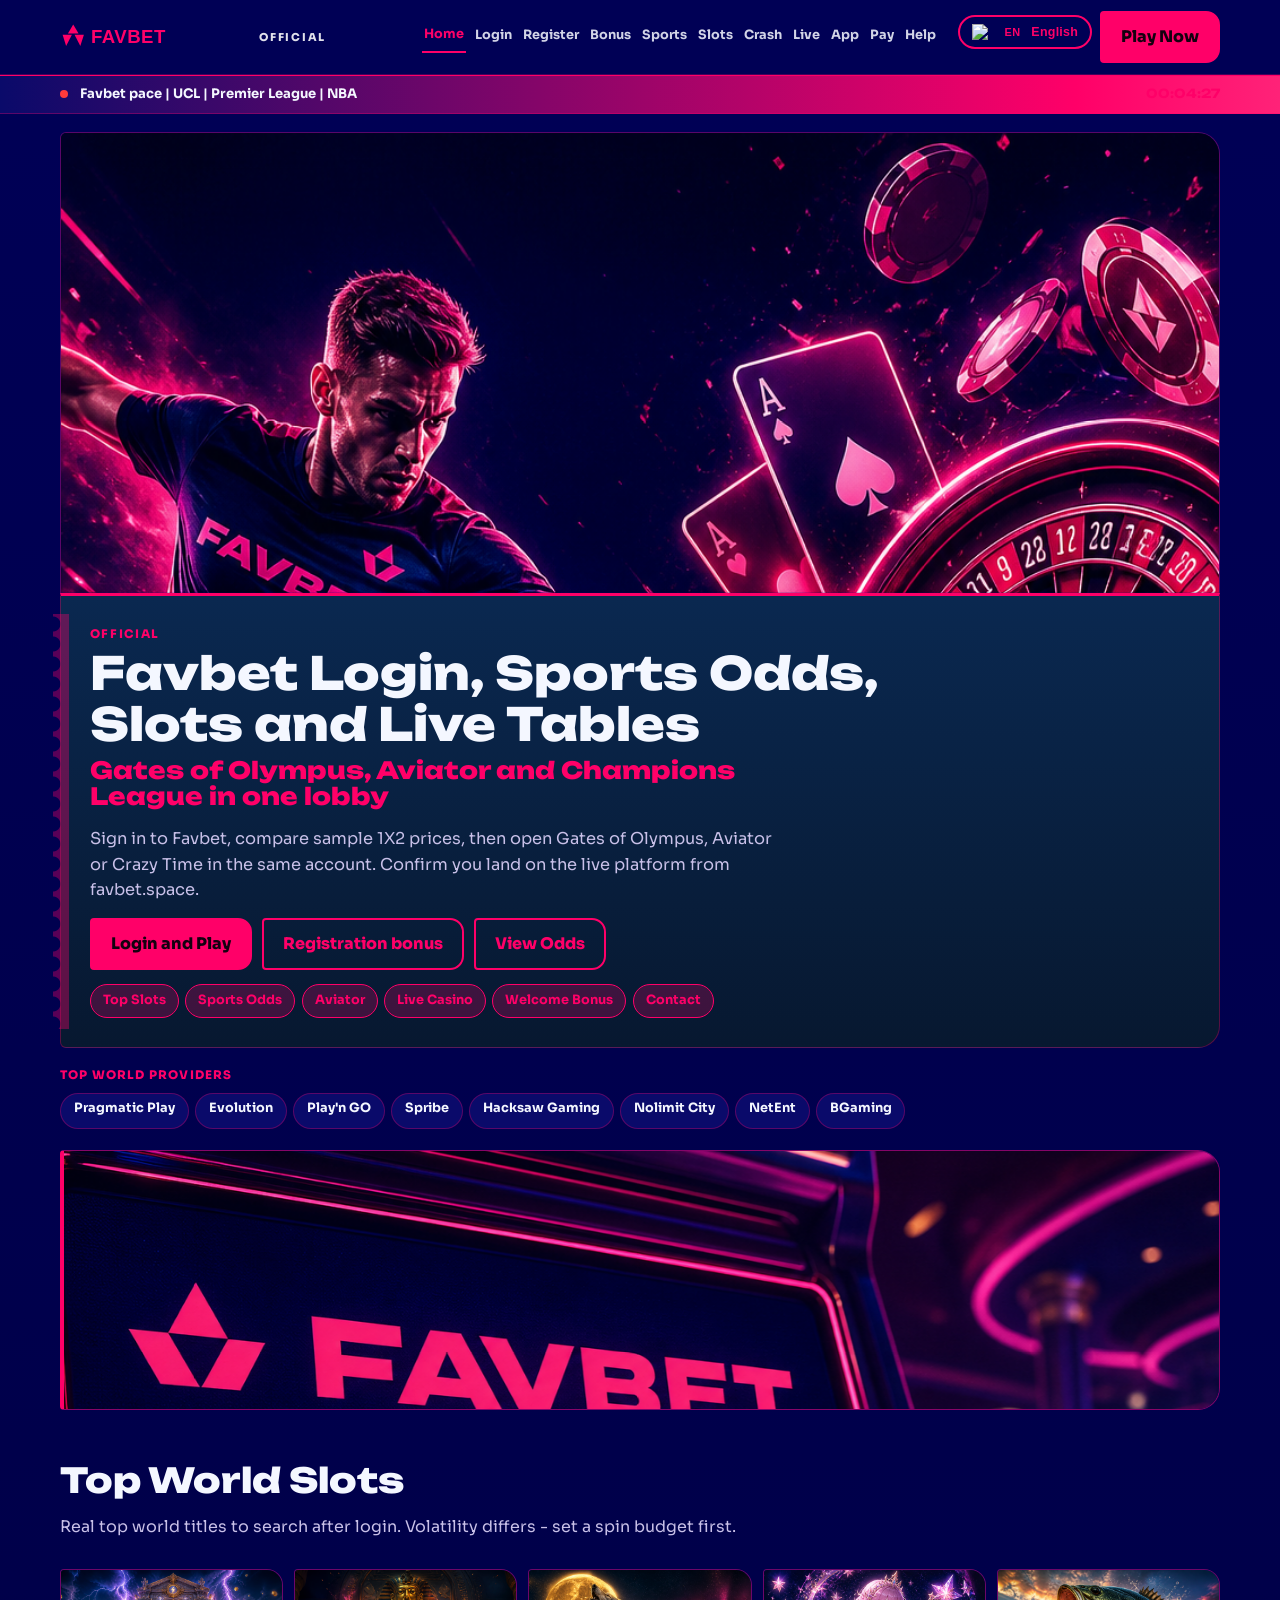
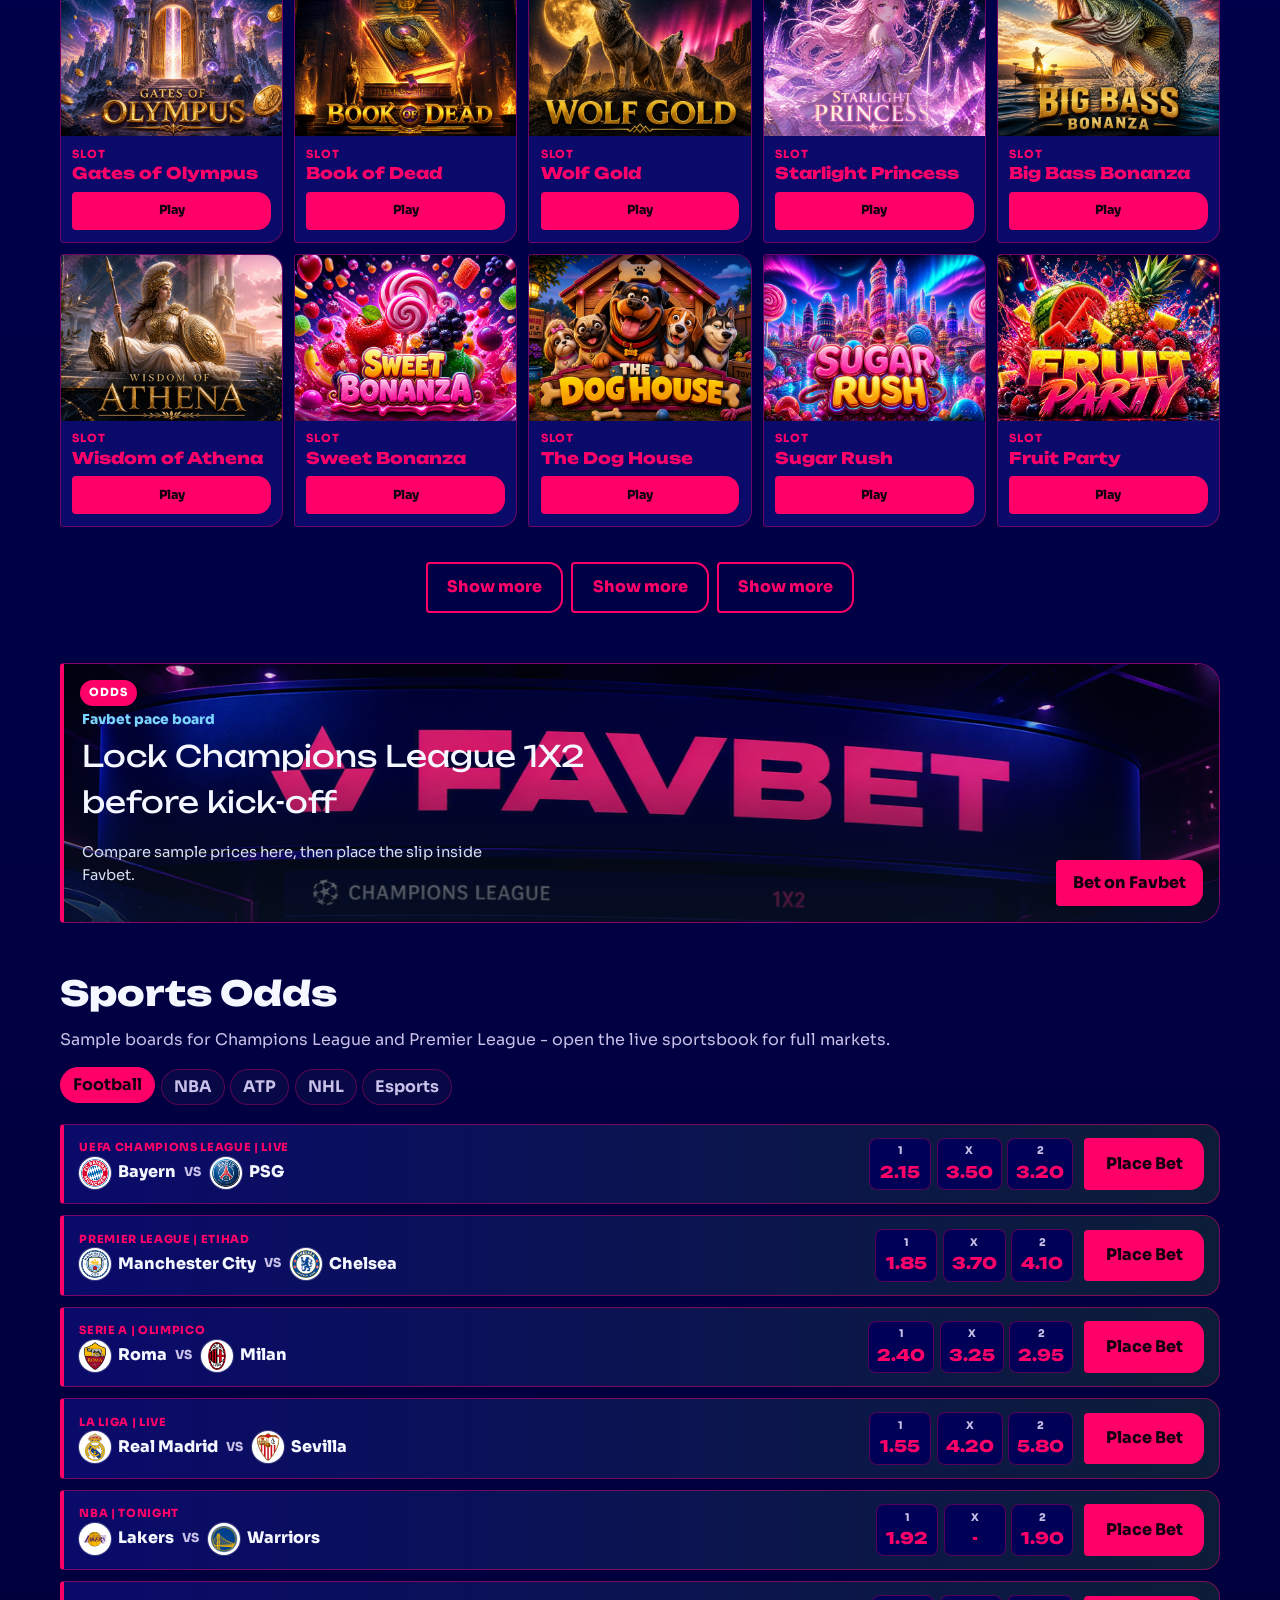
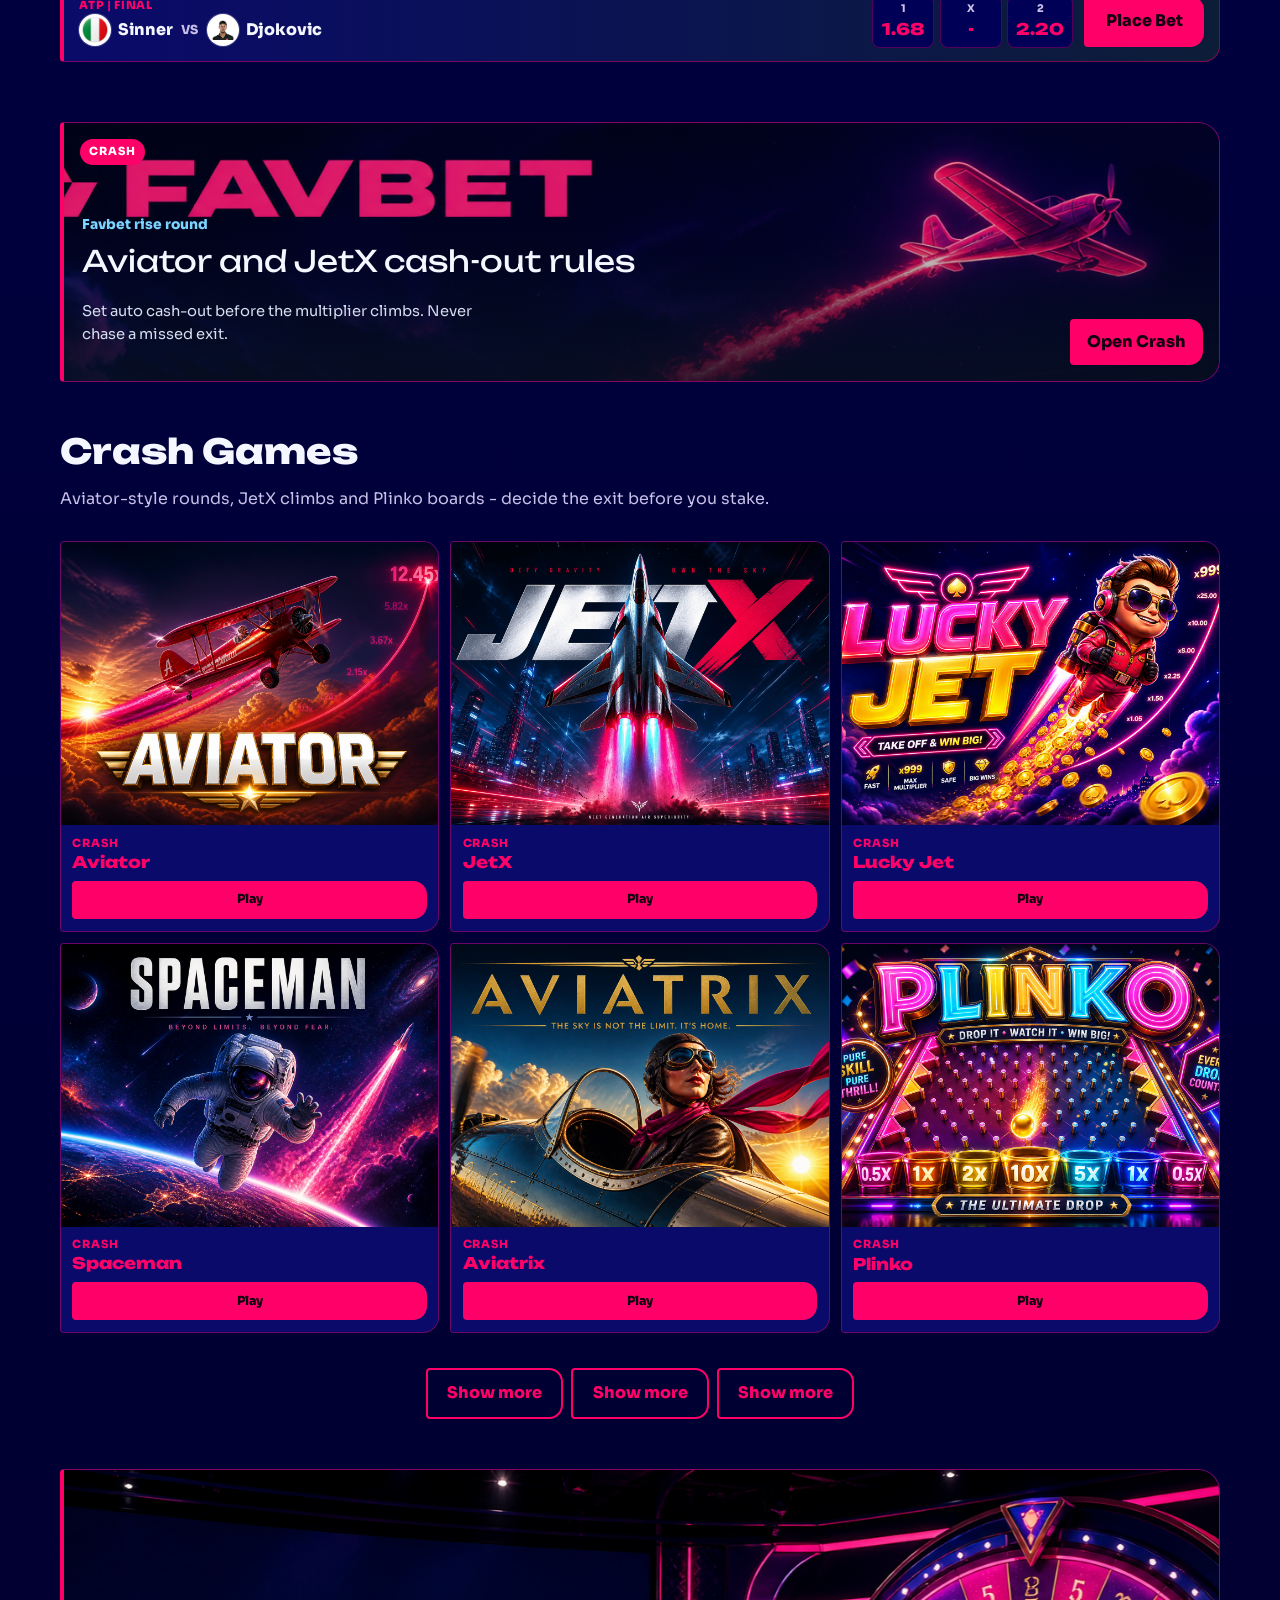
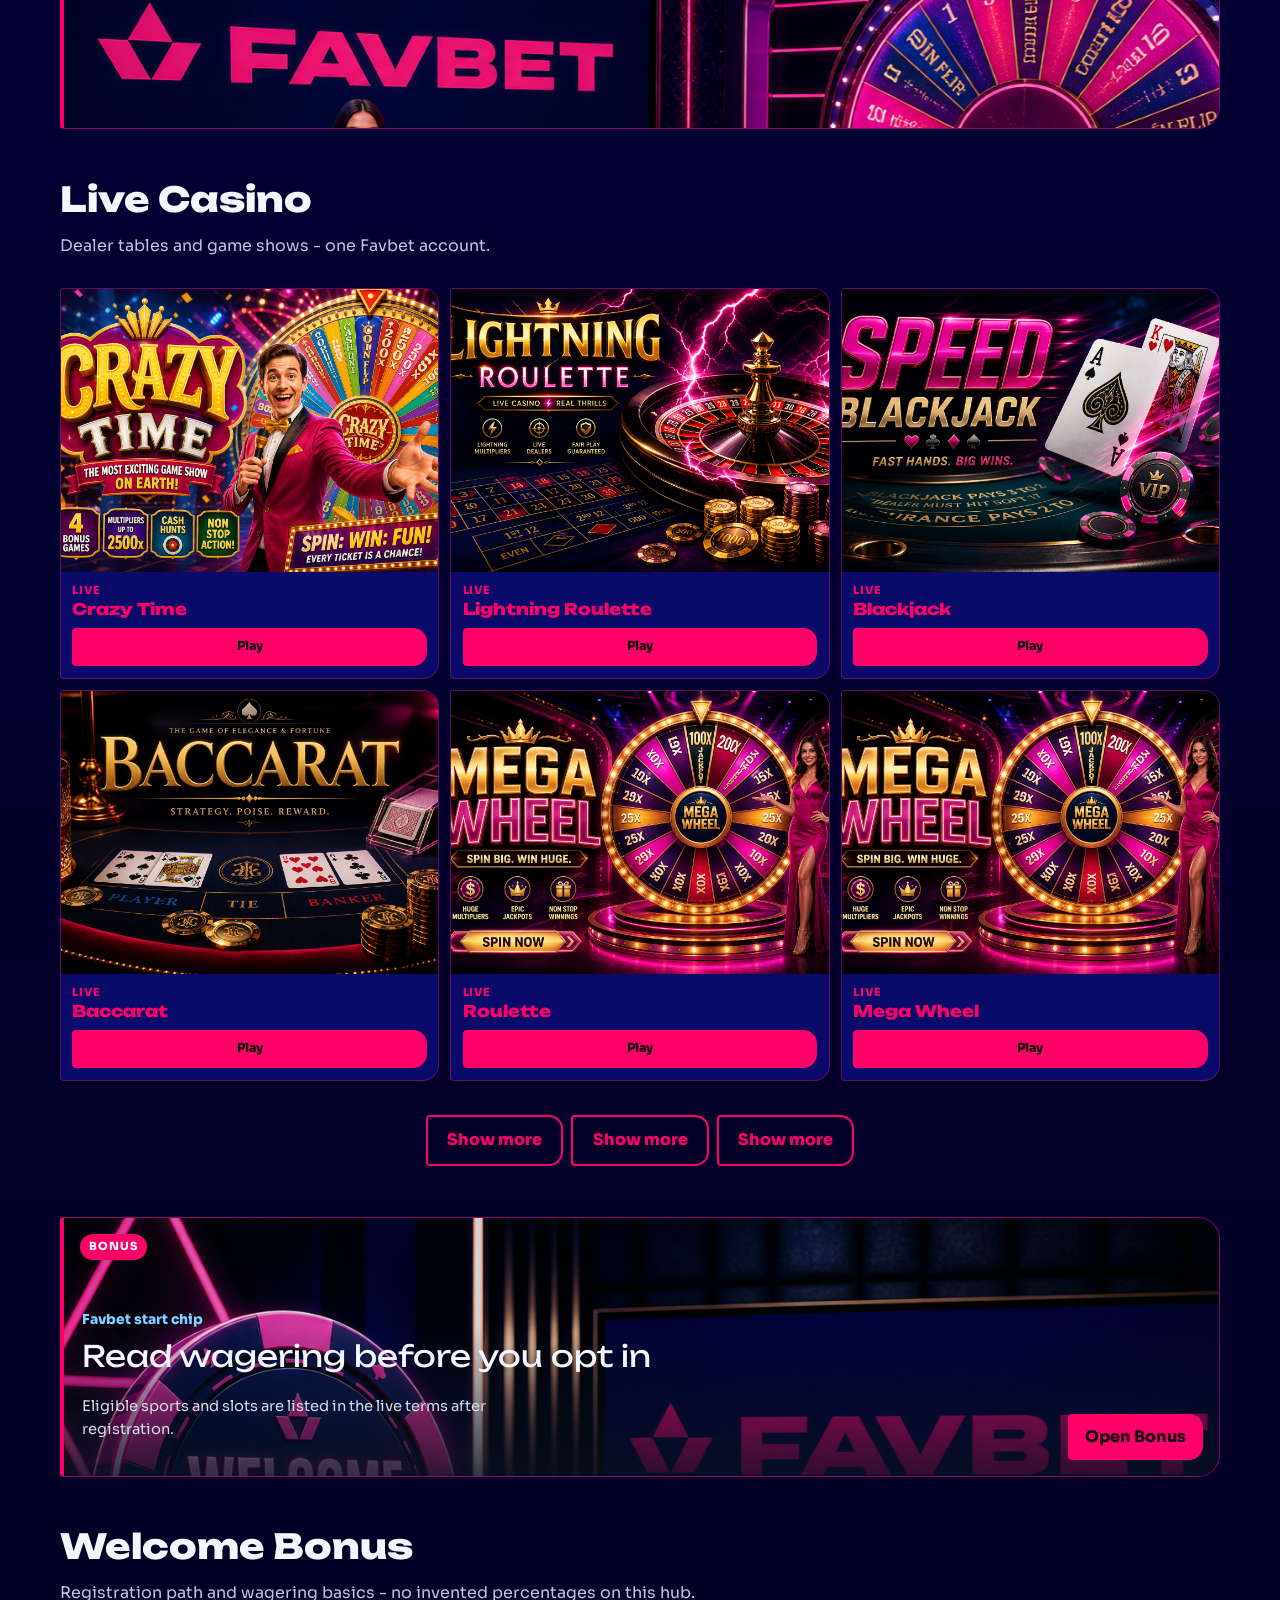
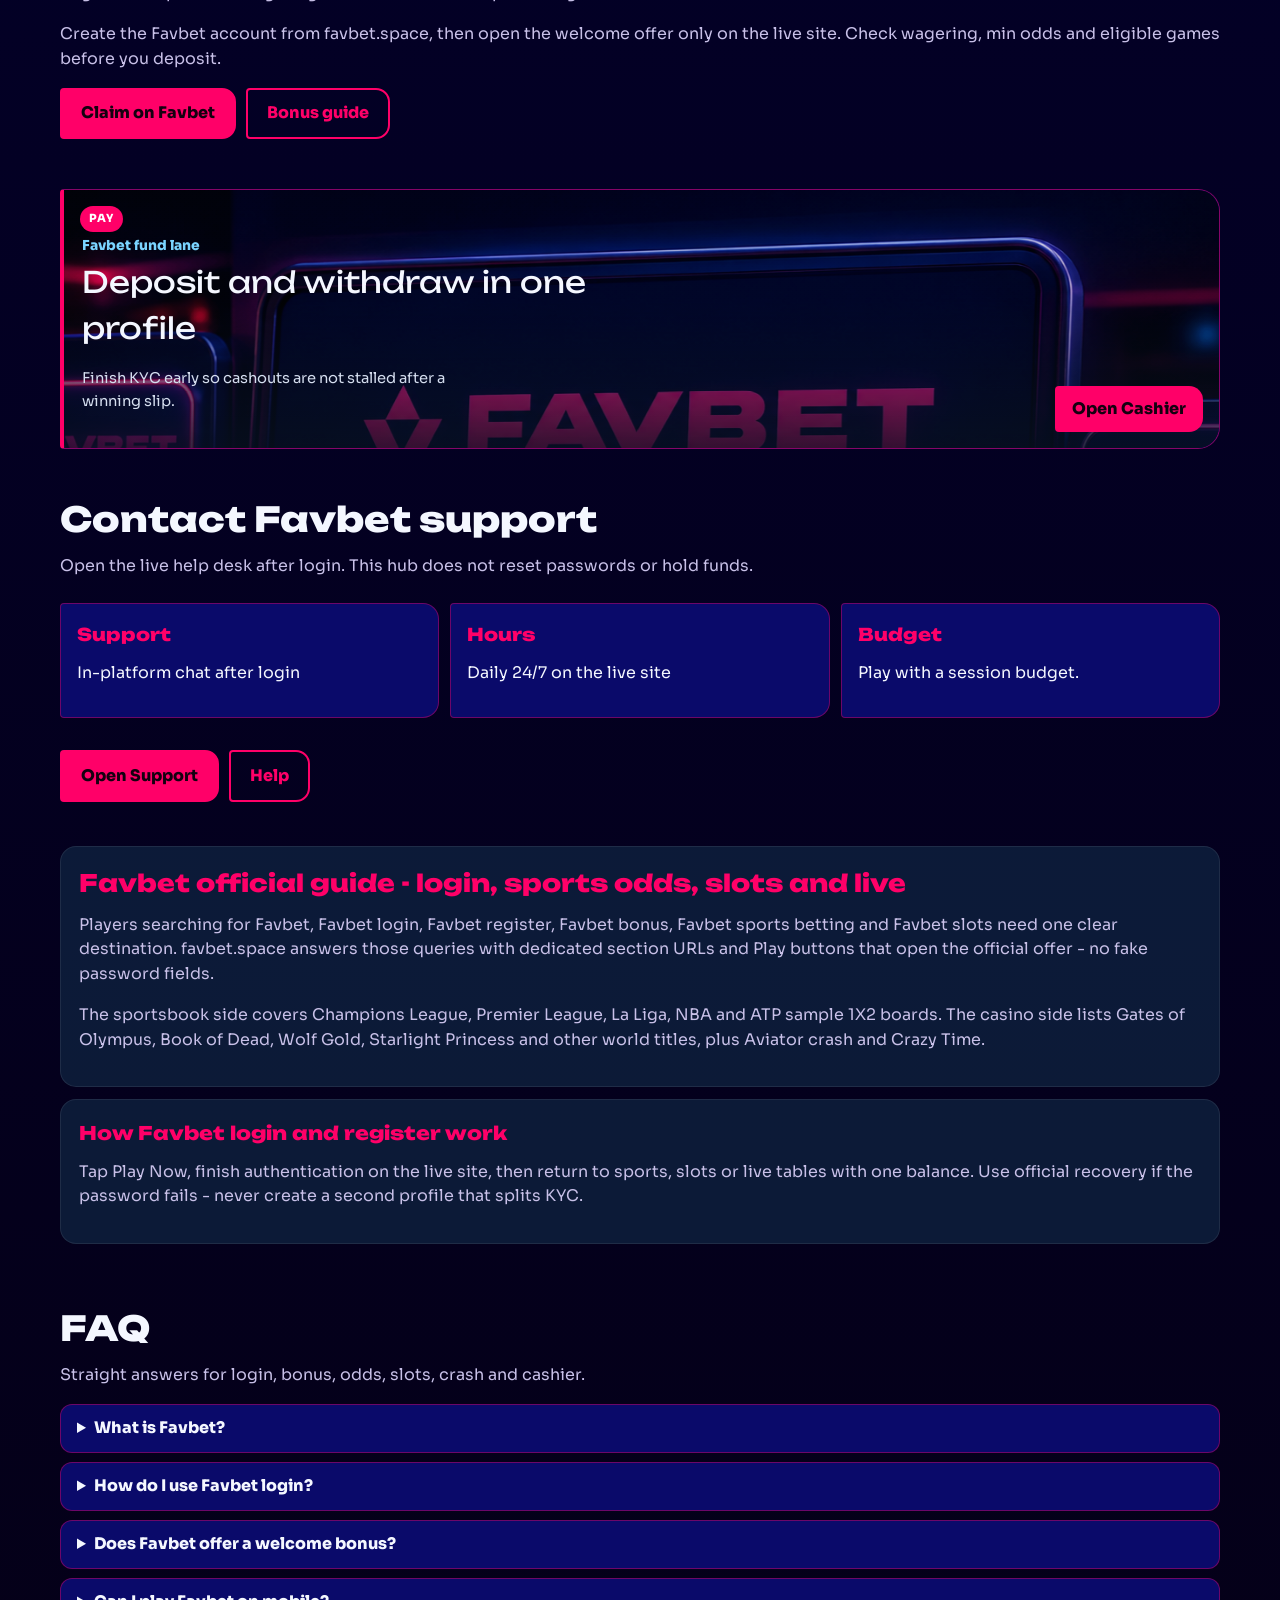
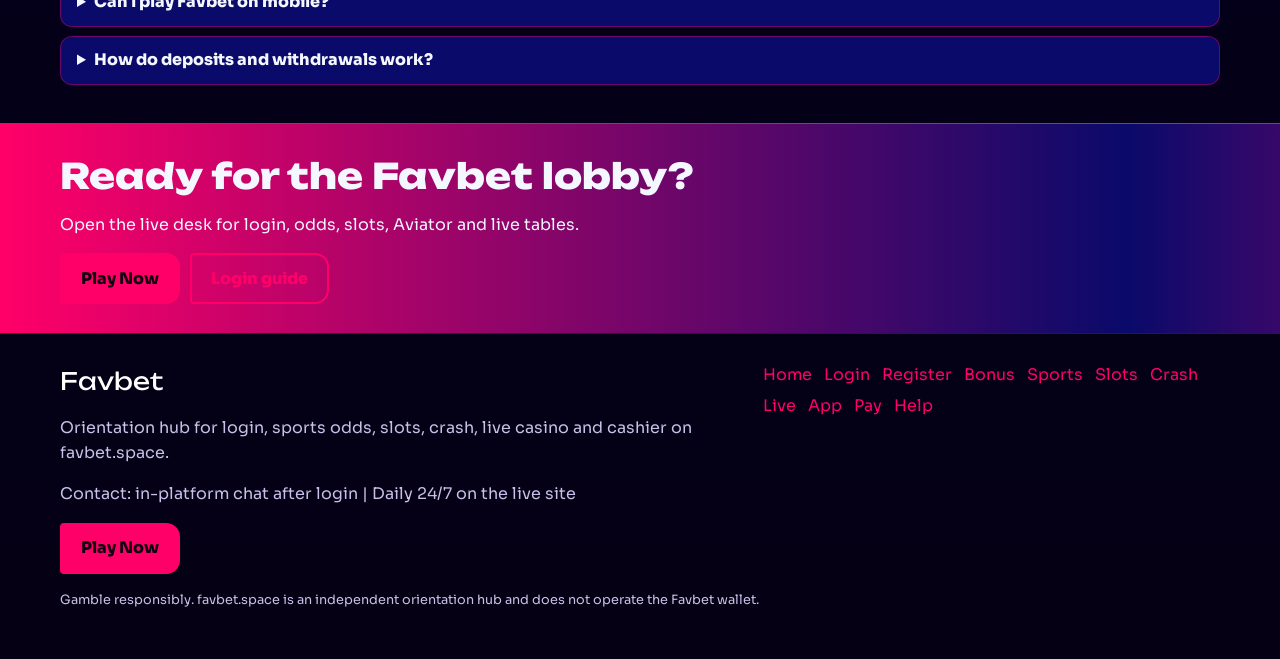
==== commit 63148dee: "Use a clean transparent Favbet wordmark and a sharp crown favicon. Co-authored-by: Cursor <cursorage" ====
--- a/index.html
+++ b/index.html
@@ -30,23 +30,24 @@
 <meta name="twitter:title" content="Favbet Login, Sports Odds, Slots & Live Casino | favbet.space">
 <meta name="twitter:description" content="Open Favbet from favbet.space for login, Champions League 1X2, Gates of Olympus, Aviator and Crazy Time. One lobby.">
 <meta name="twitter:image" content="https://favbet.space/assets/og.jpg">
-<link rel="icon" href="/favicon.ico?v=f2" sizes="any">
-<link rel="icon" type="image/png" sizes="32x32" href="/assets/brand/favicon-32.png?v=f2">
-<link rel="icon" type="image/png" sizes="192x192" href="/assets/brand/icon-192.png?v=f2">
-<link rel="apple-touch-icon" sizes="180x180" href="/assets/brand/apple-touch-icon.png?v=f2">
+<link rel="icon" href="/assets/brand/favicon.svg?v=f3" type="image/svg+xml">
+<link rel="icon" href="/favicon.ico?v=f3" sizes="any">
+<link rel="icon" type="image/png" sizes="32x32" href="/assets/brand/favicon-32.png?v=f3">
+<link rel="icon" type="image/png" sizes="192x192" href="/assets/brand/icon-192.png?v=f3">
+<link rel="apple-touch-icon" sizes="180x180" href="/assets/brand/apple-touch-icon.png?v=f3">
 <link rel="manifest" href="/site.webmanifest">
 <link rel="preconnect" href="https://fonts.googleapis.com">
 <link rel="preconnect" href="https://fonts.gstatic.com" crossorigin>
 <link href="https://fonts.googleapis.com/css2?family=Sora:wght@400;600;700;800&family=Unbounded:wght@700;800&display=swap" rel="stylesheet">
-<link rel="stylesheet" href="/css/hub-f2.css">
-<link rel="stylesheet" href="/css/i18n.css?v=f2">
+<link rel="stylesheet" href="/css/hub-f3.css">
+<link rel="stylesheet" href="/css/i18n.css?v=f3">
 </head>
 <body class="home">
 <a class="skip" href="#main">Skip to content</a><script type="application/ld+json">{"@context":"https://schema.org","@type":"FAQPage","url":"https://favbet.space/","mainEntity":[{"@type":"Question","name":"What is Favbet?","acceptedAnswer":{"@type":"Answer","text":"favbet.space is an orientation hub for Favbet login, sports odds, slots, Aviator crash, live casino and cashier. Tap Play Now and confirm you land on the live Favbet platform."}},{"@type":"Question","name":"How do I use Favbet login?","acceptedAnswer":{"@type":"Answer","text":"Open Play Now from favbet.space, enter your registered email or username and password on the live site, complete any security check, then confirm your account name appears in the lobby."}},{"@type":"Question","name":"Does Favbet offer a welcome bonus?","acceptedAnswer":{"@type":"Answer","text":"Yes. After register and a qualifying deposit you can activate the welcome offer. Read current terms on the live site - this hub does not invent percentages."}},{"@type":"Question","name":"Can I play Favbet on mobile?","acceptedAnswer":{"@type":"Answer","text":"One account works on phone and desktop browsers. Prefer a stable connection, avoid shared devices, and log out after cash sessions on borrowed phones."}},{"@type":"Question","name":"How do deposits and withdrawals work?","acceptedAnswer":{"@type":"Answer","text":"Fund via the cashier after login, complete KYC early if prompted, and use the same methods for withdrawals. Keep billing details consistent with your profile."}}]}</script>
 <script type="application/ld+json">{"@context":"https://schema.org","@type":"WebSite","name":"Favbet","url":"https://favbet.space/","publisher":{"@type":"Organization","name":"Favbet","url":"https://favbet.space/","logo":"https://favbet.space/assets/brand/logo.png"}}</script><header class="site-header" id="siteHeader">
 <div class="wrap header-bar">
 <a class="brand" href="/" aria-label="Favbet home">
-<span class="brand-mark"><img src="/assets/brand/logo.png?v=f2" alt="Favbet logo" width="188" height="40"></span>
+<span class="brand-mark"><img src="/assets/brand/logo.svg?v=f3" alt="Favbet logo" width="188" height="40"></span>
 <span class="brand-copy"><span class="brand-name">Favbet</span><span class="brand-tag">Official</span></span>
 </a>
 <button class="nav-toggle" id="navToggle" aria-expanded="false" aria-controls="siteNav" type="button" aria-label="Open menu"><span></span><span></span><span></span></button>
@@ -76,7 +77,7 @@
 </div></div><main id="main">
 <section class="stage">
 <div class="wrap">
-<div class="stage-visual"><img src="/assets/hero.jpg?v=f2" alt="Favbet lobby with odds, slots and official Favbet mark" width="1600" height="900"></div>
+<div class="stage-visual"><img src="/assets/hero.jpg?v=f3" alt="Favbet lobby with odds, slots and official Favbet mark" width="1600" height="900"></div>
 <div class="stage-ticket">
 <div class="eyebrow">Official</div>
 <h1>Favbet Login, Sports Odds, Slots and Live Tables<span>Gates of Olympus, Aviator and Champions League in one lobby</span></h1>
@@ -111,7 +112,7 @@
 </div></div></div>
 <div class="wrap"><a class="promo-fx js-offer" href="https://martell891.online/6Qcky8Fc?sub_id_1=favbet.space">
 <span class="promo-badge">SLOTS</span>
-<div class="promo-media"><img src="/assets/promo/promo-slots.jpg?v=f2" alt="Favbet slots promo" width="1600" height="900" loading="lazy"></div>
+<div class="promo-media"><img src="/assets/promo/promo-slots.jpg?v=f3" alt="Favbet slots promo" width="1600" height="900" loading="lazy"></div>
 <div class="promo-copy"><span class="promo-kicker">Favbet spin lane</span><div class="promo-title">Spin Gates of Olympus after login</div><p class="promo-sub">Search the real titles listed below, set a spin budget, then open Favbet.</p></div>
 <span class="promo-cta">Spin on Favbet</span>
 </a></div>
@@ -137,7 +138,7 @@
 </div></section>
 <div class="wrap"><a class="promo-fx js-offer" href="https://martell891.online/6Qcky8Fc?sub_id_1=favbet.space">
 <span class="promo-badge">ODDS</span>
-<div class="promo-media"><img src="/assets/promo/promo-odds.jpg?v=f2" alt="Favbet odds promo" width="1600" height="900" loading="lazy"></div>
+<div class="promo-media"><img src="/assets/promo/promo-odds.jpg?v=f3" alt="Favbet odds promo" width="1600" height="900" loading="lazy"></div>
 <div class="promo-copy"><span class="promo-kicker">Favbet pace board</span><div class="promo-title">Lock Champions League 1X2 before kick-off</div><p class="promo-sub">Compare sample prices here, then place the slip inside Favbet.</p></div>
 <span class="promo-cta">Bet on Favbet</span>
 </a></div>
@@ -160,7 +161,7 @@
 </div></div></section>
 <div class="wrap"><a class="promo-fx js-offer" href="https://martell891.online/6Qcky8Fc?sub_id_1=favbet.space">
 <span class="promo-badge">CRASH</span>
-<div class="promo-media"><img src="/assets/promo/promo-crash.jpg?v=f2" alt="Favbet crash promo" width="1600" height="900" loading="lazy"></div>
+<div class="promo-media"><img src="/assets/promo/promo-crash.jpg?v=f3" alt="Favbet crash promo" width="1600" height="900" loading="lazy"></div>
 <div class="promo-copy"><span class="promo-kicker">Favbet rise round</span><div class="promo-title">Aviator and JetX cash-out rules</div><p class="promo-sub">Set auto cash-out before the multiplier climbs. Never chase a missed exit.</p></div>
 <span class="promo-cta">Open Crash</span>
 </a></div>
@@ -182,7 +183,7 @@
 </div></section>
 <div class="wrap"><a class="promo-fx js-offer" href="https://martell891.online/6Qcky8Fc?sub_id_1=favbet.space">
 <span class="promo-badge">LIVE</span>
-<div class="promo-media"><img src="/assets/promo/promo-live.jpg?v=f2" alt="Favbet live promo" width="1600" height="900" loading="lazy"></div>
+<div class="promo-media"><img src="/assets/promo/promo-live.jpg?v=f3" alt="Favbet live promo" width="1600" height="900" loading="lazy"></div>
 <div class="promo-copy"><span class="promo-kicker">Favbet table lane</span><div class="promo-title">Crazy Time and Lightning Roulette</div><p class="promo-sub">Join a live table after login. Keep a table budget separate from sports slips.</p></div>
 <span class="promo-cta">Join Live</span>
 </a></div>
@@ -204,7 +205,7 @@
 </div></section>
 <div class="wrap"><a class="promo-fx js-offer" href="https://martell891.online/6Qcky8Fc?sub_id_1=favbet.space">
 <span class="promo-badge">BONUS</span>
-<div class="promo-media"><img src="/assets/promo/promo-bonus.jpg?v=f2" alt="Favbet bonus promo" width="1600" height="900" loading="lazy"></div>
+<div class="promo-media"><img src="/assets/promo/promo-bonus.jpg?v=f3" alt="Favbet bonus promo" width="1600" height="900" loading="lazy"></div>
 <div class="promo-copy"><span class="promo-kicker">Favbet start chip</span><div class="promo-title">Read wagering before you opt in</div><p class="promo-sub">Eligible sports and slots are listed in the live terms after registration.</p></div>
 <span class="promo-cta">Open Bonus</span>
 </a></div>
@@ -217,7 +218,7 @@
 </div></div></section>
 <div class="wrap"><a class="promo-fx js-offer" href="https://martell891.online/6Qcky8Fc?sub_id_1=favbet.space">
 <span class="promo-badge">PAY</span>
-<div class="promo-media"><img src="/assets/promo/promo-pay.jpg?v=f2" alt="Favbet cashier promo" width="1600" height="900" loading="lazy"></div>
+<div class="promo-media"><img src="/assets/promo/promo-pay.jpg?v=f3" alt="Favbet cashier promo" width="1600" height="900" loading="lazy"></div>
 <div class="promo-copy"><span class="promo-kicker">Favbet fund lane</span><div class="promo-title">Deposit and withdraw in one profile</div><p class="promo-sub">Finish KYC early so cashouts are not stalled after a winning slip.</p></div>
 <span class="promo-cta">Open Cashier</span>
 </a></div>
@@ -272,11 +273,11 @@
 </div>
 <p class="wrap legal">Gamble responsibly. favbet.space is an independent orientation hub and does not operate the Favbet wallet.</p>
 </footer>
-<script src="/js/i18n-dict.js?v=f2"></script>
-<script src="/js/i18n-more.js?v=f2"></script>
-<script src="/js/i18n-fav.js?v=f2"></script>
-<script src="/js/i18n.js?v=f2"></script>
-<script src="/js/main.js?v=f2"></script>
-<script src="/js/team-crests.js?v=f2"></script>
+<script src="/js/i18n-dict.js?v=f3"></script>
+<script src="/js/i18n-more.js?v=f3"></script>
+<script src="/js/i18n-fav.js?v=f3"></script>
+<script src="/js/i18n.js?v=f3"></script>
+<script src="/js/main.js?v=f3"></script>
+<script src="/js/team-crests.js?v=f3"></script>
 </body>
 </html>
--- a/css/hub-f3.css
+++ b/css/hub-f3.css
@@ -0,0 +1,469 @@
+/* Favbet motion f1 */
+:root{
+  --bg:#000056;
+  --bg-2:#00003d;
+  --panel:#0a0a6a;
+  --line:rgba(255,0,104,.32);
+  --text:#f4f7ff;
+  --mute:#c8c0e8;
+  --blue:#ff0068;
+  --blue-2:#ff4d8c;
+  --gold:#ff0068;
+  --gold-2:#ff7ab0;
+  --ink:#140010;
+  --accent:#ff0068;
+  --radius:4px 18px 18px 4px;
+  --ease:cubic-bezier(.18,1.15,.32,1);
+  --max:1160px;
+  --font:"Sora",system-ui,sans-serif;
+  --display:"Unbounded",sans-serif;
+  --tilt-x:0deg;
+  --tilt-y:0deg;
+}
+*{box-sizing:border-box}
+html{scroll-behavior:smooth}
+html,body{margin:0;padding:0}
+body{
+  font-family:var(--font);
+  color:var(--text);
+  background:
+    linear-gradient(180deg,#000056 0%,#00003d 38%,#050014 100%);
+  line-height:1.55;
+  min-height:100%;
+  overflow-x:hidden;
+}
+body::before{
+  content:"";
+  position:fixed;inset:-12%;pointer-events:none;z-index:0;
+  background:
+    repeating-linear-gradient(90deg,transparent 0 46px,rgba(255,0,104,.06) 46px 47px),
+    radial-gradient(780px 340px at 78% -8%,rgba(255,0,104,.38),transparent 62%),
+    radial-gradient(560px 280px at 6% 92%,rgba(255,0,104),.16),transparent 64%),
+    radial-gradient(420px 220px at 48% 40%,rgba(255,77,140),.12),transparent 70%);
+  background-size:auto,140% 140%,140% 140%,160% 160%;
+  animation:aurora 16s ease-in-out infinite alternate;
+}
+body::after{
+  content:"";
+  position:fixed;inset:0;pointer-events:none;z-index:0;
+  background:
+    radial-gradient(240px 240px at 18% 28%,rgba(255,0,104,.42),transparent 68%),
+    radial-gradient(200px 200px at 84% 62%,rgba(255,0,104),.18),transparent 70%),
+    radial-gradient(180px 180px at 62% 12%,rgba(255,77,140),.28),transparent 68%);
+  animation:orbs 14s ease-in-out infinite alternate;
+}
+img{max-width:100%;height:auto;display:block}
+a{color:var(--gold);text-decoration:none}
+a:hover{color:var(--gold-2)}
+.wrap{width:min(var(--max),calc(100% - 2rem));margin-inline:auto;position:relative;z-index:1}
+.skip{position:absolute;left:-999px;top:0;z-index:200;background:var(--gold);color:var(--ink);padding:.6rem 1rem;font-weight:800}
+.skip:focus{left:1rem;top:1rem}
+
+.site-header{
+  position:sticky;top:0;z-index:50;
+  background:rgba(0,0,86,.94);
+  border-bottom:1px solid rgba(255,0,104,.28);
+  box-shadow:0 1px 0 var(--gold);
+  backdrop-filter:blur(14px);
+}
+.site-header.is-solid{background:#000056}
+.header-bar{display:flex;align-items:center;gap:.65rem;min-height:74px}
+.brand{display:flex;align-items:center;gap:.7rem;color:#fff;min-width:0}
+.brand-mark{
+  width:auto;height:40px;flex:0 0 auto;
+  border-radius:0;overflow:visible;
+  background:transparent;
+  box-shadow:none;
+}
+.brand-mark img{width:auto;height:40px;max-width:188px;object-fit:contain;object-position:left center}
+.brand-copy{display:flex;flex-direction:column;justify-content:center;min-width:0}
+.brand-name{
+  position:absolute;width:1px;height:1px;padding:0;margin:-1px;
+  overflow:hidden;clip:rect(0,0,0,0);white-space:nowrap;border:0;
+}
+.brand-tag{font-size:.68rem;color:#fff;letter-spacing:.16em;text-transform:uppercase;font-weight:800;opacity:.88}
+.site-nav{display:flex;flex-wrap:wrap;gap:.08rem .45rem;margin-left:auto}
+.nav-link{
+  color:rgba(244,247,255,.86);font-weight:700;font-size:.8rem;
+  padding:.35rem .12rem;border-bottom:2px solid transparent;
+  transition:color .25s,border-color .25s,transform .35s var(--ease);
+}
+.nav-link.is-active,.nav-link:hover{color:var(--gold);border-color:var(--gold);transform:translateY(-1px)}
+.header-actions{display:flex;align-items:center;gap:.5rem;margin-left:.3rem}
+.nav-toggle{display:none;width:44px;height:44px;border:1px solid var(--line);background:transparent;cursor:pointer;padding:10px;border-radius:10px}
+.nav-toggle span{display:block;height:2px;background:var(--gold);margin:5px 0}
+
+.btn{
+  display:inline-flex;align-items:center;justify-content:center;
+  min-height:46px;padding:.7rem 1.2rem;
+  border-radius:4px 14px 14px 4px;
+  font-weight:800;border:2px solid transparent;cursor:pointer;
+  position:relative;overflow:hidden;
+  transition:transform .45s var(--ease),filter .25s,box-shadow .45s var(--ease);
+}
+.btn:hover{transform:translateY(-4px) scale(1.03)}
+.btn-accent{background:var(--gold);color:var(--ink);border-color:var(--gold)}
+.btn-accent:hover{box-shadow:0 14px 28px rgba(255,0,104),.38)}
+.btn-ghost{background:transparent;color:var(--gold);border-color:var(--gold)}
+.header-cta{white-space:nowrap}
+.header-cta::after,.btn-accent::after{
+  content:"";position:absolute;inset:0;pointer-events:none;
+  background:linear-gradient(115deg,transparent 28%,rgba(255,255,255,.5) 48%,transparent 68%);
+  transform:translateX(-80%);animation:sheen 3.2s var(--ease) infinite;
+}
+
+.line-tape{
+  background:linear-gradient(90deg,#0a0a6a,#ff0068 35%,#ff4d8c 50%,#ff0068 62%,#ff0068 78%,#0a0a6a);
+  background-size:240% 100%;
+  animation:tape 6s linear infinite;
+  border-bottom:1px solid var(--line);
+  font-size:.82rem;font-weight:700;
+}
+.line-tape .wrap{display:flex;align-items:center;gap:.75rem;min-height:38px;flex-wrap:wrap}
+.pulse{width:8px;height:8px;border-radius:50%;background:#ff3b3b;box-shadow:0 0 0 0 #ff3b3b;animation:pulse 1.4s infinite}
+@keyframes pulse{70%{box-shadow:0 0 0 10px transparent}}
+.clock{margin-left:auto;color:var(--gold);font-family:var(--display);font-size:.78rem}
+
+.stage{padding:1.15rem 0 0}
+.stage-visual{
+  position:relative;border-radius:6px 22px 0 0;overflow:hidden;
+  border:1px solid var(--line);border-bottom:0;min-height:280px;
+  background:var(--panel);
+  transform:perspective(1100px) rotateX(var(--tilt-x)) rotateY(var(--tilt-y));
+  transition:transform .25s var(--ease);
+}
+.stage-visual img{
+  width:100%;height:clamp(280px,42vw,460px);object-fit:cover;object-position:top center;
+  animation:kenburns 14s ease-in-out infinite alternate;
+  will-change:transform;
+}
+.stage-visual::after{
+  content:"";position:absolute;inset:-20%;pointer-events:none;z-index:2;
+  background:linear-gradient(115deg,transparent 36%,rgba(255,0,104),.2) 50%,transparent 64%);
+  animation:sheen 5s var(--ease) infinite;
+}
+.page-hero .stage-visual img{height:clamp(240px,38vw,400px);object-position:top center}
+
+@keyframes kenburns{from{transform:scale(1.04) translate3d(0,0,0)}to{transform:scale(1.16) translate3d(-2.4%,-1.8%,0)}}
+@keyframes kenburns2{from{transform:scale(1.16) translate3d(-2%,0,0)}to{transform:scale(1.04) translate3d(2.2%,-2%,0)}}
+@keyframes sheen{0%{transform:translateX(-85%)}100%{transform:translateX(120%)}}
+@keyframes aurora{
+  from{transform:translate3d(-2%,1%,0) scale(1);opacity:.88}
+  to{transform:translate3d(3%,-3%,0) scale(1.08);opacity:1}
+}
+@keyframes orbs{
+  from{transform:translate3d(-4%,3%,0) scale(1)}
+  to{transform:translate3d(5%,-5%,0) scale(1.18)}
+}
+@keyframes markglow{
+  from{box-shadow:0 0 0 1px rgba(255,255,255,.28),0 0 0 rgba(255,0,104,0)}
+  to{box-shadow:0 0 0 1px rgba(255,255,255,.4),0 0 26px rgba(255,0,104,.7)}
+}
+@keyframes tape{0%{background-position:0 0}100%{background-position:240% 0}}
+@keyframes rise{from{opacity:0}to{opacity:1}}
+@keyframes priceflick{0%,100%{filter:brightness(1);transform:translateY(0) scale(1)}50%{filter:brightness(1.28);transform:translateY(-3px) scale(1.08)}}
+@keyframes bob{0%,100%{transform:translate3d(0,0,0)}50%{transform:translate3d(0,-7px,0)}}
+@keyframes floatA{0%,100%{transform:translate3d(0,0,0)}50%{transform:translate3d(0,-14px,0)}}
+@keyframes floatB{0%,100%{transform:translate3d(0,0,0)}50%{transform:translate3d(0,-10px,0)}}
+@keyframes floatC{0%,100%{transform:translate3d(0,4px,0)}50%{transform:translate3d(0,-12px,0)}}
+@keyframes driftX{0%,100%{transform:translate3d(0,0,0)}50%{transform:translate3d(10px,-4px,0)}}
+@keyframes badgebob{0%,100%{transform:translate3d(0,0,0)}50%{transform:translate3d(0,-6px,0)}}
+@keyframes mesh{0%{background-position:0% 50%}100%{background-position:100% 50%}}
+
+.stage-ticket{
+  position:relative;
+  background:linear-gradient(180deg,#0a2850,#071830);
+  border:1px solid var(--line);
+  border-top:3px solid var(--gold);
+  border-radius:0 0 22px 6px;
+  padding:clamp(1.1rem,3vw,1.8rem);
+}
+.stage-ticket::before{
+  content:"";
+  position:absolute;left:-8px;top:18px;bottom:18px;width:16px;
+  background:radial-gradient(circle at 0 10px,transparent 7px,var(--gold) 8px) 0 0/16px 20px;
+  opacity:.35;
+  animation:bob 5s ease-in-out infinite;
+}
+.eyebrow{color:var(--gold);font-weight:800;letter-spacing:.14em;text-transform:uppercase;font-size:.74rem;animation:rise .6s var(--ease) both}
+h1,h2,h3{font-family:var(--display);line-height:1.12;margin:.3rem 0;font-weight:800}
+h1{font-size:clamp(1.7rem,4.2vw,2.85rem);max-width:22ch;animation:rise .75s var(--ease) .08s both}
+h1 span{display:block;color:var(--gold);font-size:.52em;margin-top:.4rem;max-width:32ch}
+.lead{color:var(--mute);max-width:58ch;font-size:1.02rem;animation:rise .75s var(--ease) .16s both}
+.cta-row{display:flex;flex-wrap:wrap;gap:.6rem;margin-top:1rem;animation:rise .75s var(--ease) .24s both}
+.chip-row,.hero-chips{display:flex;flex-wrap:wrap;gap:.4rem;margin-top:.9rem}
+.chip{
+  display:inline-flex;align-items:center;min-height:34px;padding:0 .75rem;
+  border-radius:999px;border:1px solid var(--line);color:var(--text);font-weight:700;font-size:.8rem;
+  background:rgba(255,0,104,.22);
+  transition:transform .4s var(--ease),border-color .25s,color .25s,box-shadow .4s;
+}
+.chip:hover,.chip-hot{border-color:var(--gold);color:var(--gold)}
+.chip:hover{animation-play-state:paused;transform:translateY(-4px) scale(1.05);box-shadow:0 8px 18px rgba(255,0,104,.28)}
+.hero-chips .chip{animation:rise .55s var(--ease) both,bob 3.8s ease-in-out infinite}
+.hero-chips .chip:nth-child(1){animation-delay:.05s, .05s}
+.hero-chips .chip:nth-child(2){animation-delay:.1s, .35s}
+.hero-chips .chip:nth-child(3){animation-delay:.15s, .7s}
+.hero-chips .chip:nth-child(4){animation-delay:.2s, 1.05s}
+.hero-chips .chip:nth-child(5){animation-delay:.25s, 1.4s}
+.hero-chips .chip:nth-child(6){animation-delay:.3s, 1.75s}
+
+.providers-block{margin:1.15rem 0}
+.providers-label{color:var(--gold);font-weight:800;margin-bottom:.5rem;letter-spacing:.1em;text-transform:uppercase;font-size:.74rem}
+.providers-strip{display:flex;flex-wrap:wrap;gap:.4rem}
+.provider-chip{
+  min-height:36px;padding:.35rem .8rem;border-radius:999px;
+  border:1px solid var(--line);background:#0a0a6a;color:var(--text);font-weight:700;font-size:.8rem;
+  transition:transform .4s var(--ease),border-color .25s,color .25s;
+  animation:rise .55s var(--ease) both,bob 4.6s ease-in-out infinite;
+}
+.provider-chip:hover{border-color:var(--gold);color:var(--gold);animation-play-state:paused;transform:translateY(-4px) scale(1.05)}
+.providers-strip .provider-chip:nth-child(1){animation-delay:.04s,.2s}
+.providers-strip .provider-chip:nth-child(2){animation-delay:.08s,.55s}
+.providers-strip .provider-chip:nth-child(3){animation-delay:.12s,.9s}
+.providers-strip .provider-chip:nth-child(4){animation-delay:.16s,1.25s}
+.providers-strip .provider-chip:nth-child(5){animation-delay:.2s,1.6s}
+.providers-strip .provider-chip:nth-child(6){animation-delay:.24s,1.95s}
+.providers-strip .provider-chip:nth-child(7){animation-delay:.28s,2.3s}
+.providers-strip .provider-chip:nth-child(8){animation-delay:.32s,2.65s}
+
+.section{padding:1.5rem 0 1.8rem}
+.section-head{margin-bottom:.95rem}
+.section-head h2{font-size:clamp(1.45rem,3vw,2.15rem)}
+.mute{color:var(--mute)}
+
+.card-grid{display:grid;grid-template-columns:repeat(5,minmax(0,1fr));gap:.7rem;padding:.85rem 0 1.2rem}
+.grid-3{grid-template-columns:repeat(3,minmax(0,1fr))}
+.game-card{
+  background:var(--panel);border-radius:4px 16px 16px 4px;overflow:hidden;
+  border:1px solid rgba(255,0,104,.4);
+  transition:box-shadow .5s var(--ease);
+  animation:rise .55s var(--ease) both;
+}
+.game-card > a{
+  display:block;
+  animation:floatA 5.2s ease-in-out infinite;
+  transition:transform .5s var(--ease),filter .4s;
+}
+.game-card:nth-child(1){animation-delay:.04s}
+.game-card:nth-child(2){animation-delay:.08s}
+.game-card:nth-child(3){animation-delay:.12s}
+.game-card:nth-child(4){animation-delay:.16s}
+.game-card:nth-child(5){animation-delay:.2s}
+.game-card:nth-child(6){animation-delay:.24s}
+.game-card:nth-child(7){animation-delay:.28s}
+.game-card:nth-child(8){animation-delay:.32s}
+.game-card:nth-child(9){animation-delay:.36s}
+.game-card:nth-child(10){animation-delay:.4s}
+.game-card:nth-child(odd) > a{animation-name:floatC;animation-duration:5.8s}
+.game-card:nth-child(3n) > a{animation-name:floatB;animation-duration:6.4s;animation-delay:.4s}
+.game-card:hover{box-shadow:0 22px 40px rgba(4,16,31,.45)}
+.game-card:hover > a{animation-play-state:paused;transform:translateY(-16px) scale(1.045);filter:brightness(1.08)}
+.game-card img{
+  aspect-ratio:4/3;width:100%;object-fit:cover;object-position:top center;
+  animation:kenburns 12s ease-in-out infinite alternate;
+}
+.card-meta{padding:.6rem .7rem .75rem}
+.card-play{
+  width:100%;min-height:38px;margin-top:.55rem;padding:.4rem .7rem;font-size:.78rem;
+}
+.tag{color:var(--gold);font-size:.7rem;font-weight:800;letter-spacing:.08em;text-transform:uppercase}
+.card-meta h3{font-size:1rem;margin:.12rem 0 0}
+.grid-more.trio{display:flex;flex-wrap:wrap;gap:.5rem;justify-content:center;margin-top:.95rem}
+
+.odds-sports{display:flex;flex-wrap:wrap;gap:.35rem;margin-bottom:.8rem}
+.odds-sport{
+  min-height:36px;padding:.3rem .75rem;border-radius:999px;
+  border:1px solid var(--line);color:var(--mute);font-weight:700;background:rgba(255,255,255,.03);
+  transition:transform .35s var(--ease),background .25s,color .25s;
+}
+.odds-sport.is-active,.odds-sport:hover{background:var(--gold);color:var(--ink);border-color:var(--gold);transform:translateY(-2px)}
+.odds-board{display:grid;gap:.7rem;padding:.35rem 0 .6rem}
+.odds-row{
+  display:grid;grid-template-columns:1.35fr auto auto;gap:.7rem;align-items:center;
+  padding:.8rem .95rem;
+  border:1px solid rgba(255,0,104,.45);
+  border-left:4px solid var(--gold);
+  border-radius:4px 16px 16px 4px;
+  background:linear-gradient(90deg,#0a0a6a,#0c1d38);
+  animation:rise .55s var(--ease) both,driftX 6.8s ease-in-out infinite;
+}
+.odds-row:nth-child(1){animation-delay:.05s,.1s}
+.odds-row:nth-child(2){animation-delay:.12s,.9s}
+.odds-row:nth-child(3){animation-delay:.19s,1.7s}
+.odds-row:nth-child(4){animation-delay:.26s,2.4s}
+.odds-row:nth-child(5){animation-delay:.33s,3.1s}
+.odds-row:nth-child(6){animation-delay:.4s,3.8s}
+.odds-row:hover{animation-play-state:paused;transform:translate3d(14px,-2px,0);box-shadow:0 12px 28px rgba(4,16,31,.35)}
+.odds-meta{color:var(--gold);font-size:.7rem;font-weight:800;letter-spacing:.06em;text-transform:uppercase}
+.odds-match{font-weight:800}
+.odds-vs{color:var(--mute);font-size:.78rem}
+.odds-prices{display:flex;gap:.35rem}
+.price{
+  min-width:62px;padding:.3rem .5rem;border-radius:8px;text-align:center;
+  border:1px solid var(--line);background:#000056;color:var(--gold);
+  font-family:var(--display);font-weight:800;
+  animation:priceflick 2.6s ease-in-out infinite;
+}
+.odds-prices .price:nth-child(2){animation-delay:.4s}
+.odds-prices .price:nth-child(3){animation-delay:.8s}
+.price small{display:block;color:var(--mute);font-size:.66rem;font-family:var(--font)}
+
+.promo-fx{
+  position:relative;display:grid;grid-template-columns:1.1fr .9fr;
+  min-height:260px;margin:1.35rem 0;overflow:hidden;
+  border:1px solid rgba(255,0,104,.5);border-left:4px solid #ff0068;
+  border-radius:4px 22px 22px 4px;background:var(--panel);color:var(--text);
+  transform:perspective(1200px) rotateX(var(--tilt-x)) rotateY(var(--tilt-y)) translateY(var(--float-y,0px));
+  transition:transform .28s var(--ease),box-shadow .4s var(--ease);
+}
+.promo-fx:hover{box-shadow:0 24px 48px rgba(4,16,31,.4)}
+.promo-media{position:absolute;inset:-8%;animation:floatA 7.2s ease-in-out infinite}
+.promo-media img{
+  width:100%;height:100%;object-fit:cover;object-position:top center;
+  animation:kenburns2 12s ease-in-out infinite alternate;
+  will-change:transform;
+}
+.promo-fx::before{
+  content:"";position:absolute;inset:0;z-index:2;pointer-events:none;
+  background:linear-gradient(115deg,transparent 22%,rgba(255,0,104),.22) 48%,transparent 72%);
+  transform:translateX(-70%);animation:sheen 4.2s var(--ease) infinite;
+}
+.promo-fx:nth-of-type(even) .promo-media{animation-name:floatC;animation-duration:8s;animation-delay:.6s}
+.promo-fx:nth-of-type(even) .promo-media img{animation-name:kenburns}
+.promo-fx::after{
+  content:"";position:absolute;inset:0;z-index:1;pointer-events:none;
+  background:linear-gradient(180deg,rgba(7,16,31,.12) 0 42%,rgba(7,16,31,.82) 100%);
+}
+.promo-badge{
+  position:absolute;top:1rem;left:1rem;z-index:3;
+  background:#ff0068;color:#fff;font-weight:900;font-size:.7rem;
+  letter-spacing:.1em;padding:.26rem .55rem;border-radius:999px;
+  animation:badgebob 3.2s ease-in-out infinite;
+}
+.promo-copy{position:relative;z-index:3;padding:1.3rem 1.15rem;align-self:end}
+.promo-kicker{color:#7ad4ff;font-weight:800;font-size:.86rem}
+.promo-title{font-family:var(--display);font-size:clamp(1.25rem,2.5vw,1.85rem);margin:.15rem 0}
+.promo-sub{color:#d5deef;max-width:38ch;font-size:.92rem}
+.promo-cta{
+  position:relative;z-index:3;align-self:end;justify-self:end;
+  margin:1rem;padding:.65rem 1.05rem;
+  border-radius:4px 14px 14px 4px;
+  background:var(--gold);color:var(--ink);font-weight:800;
+  overflow:hidden;
+  transition:transform .45s var(--ease),box-shadow .45s var(--ease);
+  animation:bob 3.6s ease-in-out infinite;
+}
+.promo-cta::after{
+  content:"";position:absolute;inset:0;pointer-events:none;
+  background:linear-gradient(115deg,transparent 30%,rgba(255,255,255,.45) 48%,transparent 66%);
+  transform:translateX(-80%);animation:sheen 3.4s var(--ease) infinite;
+}
+.promo-cta:hover{transform:translateY(-5px) scale(1.05);box-shadow:0 12px 24px rgba(255,0,104),.32);color:var(--ink);animation-play-state:paused}
+
+.page-hero{padding:1.1rem 0 0}
+
+.contact-grid{display:grid;grid-template-columns:repeat(3,minmax(0,1fr));gap:.7rem;padding:.5rem 0 1rem}
+.contact-card{
+  border:1px solid rgba(255,0,104,.4);border-radius:4px 16px 16px 4px;padding:1rem;
+  background:#0a0a6a;
+  animation:rise .55s var(--ease) both,floatB 6.4s ease-in-out infinite;
+}
+.contact-card:nth-child(1){animation-delay:.05s,.2s}
+.contact-card:nth-child(2){animation-delay:.12s,.8s}
+.contact-card:nth-child(3){animation-delay:.19s,1.4s}
+.contact-card h3{color:var(--gold);font-size:1.1rem}
+
+.chapters{padding:1.4rem 0}
+.chapter-grid{display:grid;grid-template-columns:repeat(3,minmax(0,1fr));gap:.7rem;padding:.4rem 0 .8rem}
+.chapter{
+  background:#0a0a6a;border:1px solid rgba(255,0,104,.4);border-radius:4px 16px 16px 4px;padding:1rem;
+  animation:rise .55s var(--ease) both,floatA 7s ease-in-out infinite;
+}
+.chapter:nth-child(1){animation-delay:.04s,.15s}
+.chapter:nth-child(2){animation-delay:.1s,.7s}
+.chapter:nth-child(3){animation-delay:.16s,1.25s}
+.chapter:nth-child(4){animation-delay:.22s,1.8s}
+.chapter:nth-child(5){animation-delay:.28s,2.35s}
+.chapter:nth-child(6){animation-delay:.34s,2.9s}
+.chapter:nth-child(even){animation-name:rise,floatC}
+.chapter-n{color:var(--gold);font-family:var(--display);font-size:1.25rem}
+.faq{padding:1.2rem 0 1.8rem}
+.faq-item{background:#0a0a6a;border:1px solid rgba(255,0,104,.4);border-radius:12px;padding:.7rem 1rem;margin:.55rem 0;animation:rise .5s var(--ease) both,driftX 7.4s ease-in-out infinite}
+.faq-item:nth-of-type(1){animation-delay:.04s,.1s}
+.faq-item:nth-of-type(2){animation-delay:.1s,.8s}
+.faq-item:nth-of-type(3){animation-delay:.16s,1.5s}
+.faq-item:nth-of-type(4){animation-delay:.22s,2.2s}
+.faq-item:nth-of-type(5){animation-delay:.28s,2.9s}
+.faq-item:nth-of-type(6){animation-delay:.34s,3.6s}
+.faq-item summary{cursor:pointer;font-weight:800}
+.seo-stack{padding:1rem 0 1.8rem}
+.seo-stack article{border:1px solid rgba(255,255,255,.08);border-radius:16px;background:rgba(16,37,68,.7);padding:1.1rem 1.15rem;margin-bottom:.75rem}
+.seo-stack h2,.seo-stack h3{color:var(--gold)}
+.seo-stack p{color:var(--mute)}
+.dest-grid{display:grid;grid-template-columns:repeat(4,minmax(0,1fr));gap:.7rem;margin:1rem 0 1.4rem;padding:.6rem 0 1rem}
+.dest-card{
+  display:block;background:var(--panel);border:1px solid rgba(255,0,104,.45);
+  border-radius:4px 16px 16px 4px;overflow:hidden;color:var(--text);
+  transition:box-shadow .5s var(--ease);
+  animation:rise .55s var(--ease) both,floatB 6s ease-in-out infinite;
+}
+.dest-card:nth-child(1){animation-delay:.05s,.15s}
+.dest-card:nth-child(2){animation-delay:.12s,.7s}
+.dest-card:nth-child(3){animation-delay:.19s,1.25s}
+.dest-card:nth-child(4){animation-delay:.26s,1.8s}
+.dest-card:hover{color:var(--text);animation-play-state:paused;transform:translateY(-14px) scale(1.03);box-shadow:0 18px 34px rgba(4,16,31,.4)}
+.dest-card img{
+  aspect-ratio:16/10;width:100%;object-fit:cover;object-position:top center;
+  animation:kenburns 11s ease-in-out infinite alternate;
+}
+.dest-card strong{display:block;padding:.65rem .75rem .15rem;font-family:var(--display)}
+.dest-card span{display:block;padding:0 .75rem .75rem;color:var(--mute);font-size:.86rem}
+@media (max-width:1099px){.dest-grid{grid-template-columns:repeat(2,minmax(0,1fr))}}
+@media (max-width:430px){.dest-grid{grid-template-columns:1fr}}
+.related{padding:0 0 1.8rem}
+.cta-band{
+  background:linear-gradient(90deg,#ff0068,#0a0a6a 40%,#ff0068 70%,#000056);
+  background-size:220% 100%;
+  animation:mesh 8s ease-in-out infinite alternate;
+  border-top:1px solid var(--gold);
+  padding:1.8rem 0;
+}
+.cta-inner h2{font-size:clamp(1.5rem,3vw,2.2rem)}
+.site-footer{padding:1.8rem 0 2.2rem;border-top:1px solid rgba(255,0,104,.35)}
+.footer-grid{display:grid;grid-template-columns:1.2fr .8fr;gap:1.1rem}
+.footer-brand{font-family:var(--display);font-size:1.5rem;color:#fff}
+.foot-nav{display:flex;flex-wrap:wrap;gap:.4rem .75rem;align-content:start}
+.legal{font-size:.8rem;color:var(--mute);margin-top:1.1rem}
+
+@media (max-width:1099px){
+  .header-bar{flex-wrap:wrap;padding:.4rem 0}
+  .site-nav{
+    display:none;width:100%;flex-direction:column;background:#000056;
+    padding:.55rem 0 .9rem;border-top:1px solid var(--line);
+  }
+  body.nav-open .site-nav{display:flex}
+  .nav-toggle{display:block}
+  .header-actions{margin-left:auto}
+  .promo-cta{justify-self:end}
+  .card-grid,.grid-3,.chapter-grid,.contact-grid{grid-template-columns:repeat(2,minmax(0,1fr))}
+  .odds-row{grid-template-columns:1fr;justify-items:start}
+}
+@media (max-width:430px){
+  .wrap{width:min(var(--max),calc(100% - 1.05rem))}
+  h1{font-size:1.7rem}
+  .lead,.promo-sub{overflow-wrap:anywhere}
+  .cta-row .btn{flex:1 1 auto}
+  .card-grid,.grid-3,.chapter-grid,.contact-grid{grid-template-columns:1fr}
+  .brand-mark img{height:32px;max-width:150px}
+  .header-cta{padding:.5rem .75rem}
+  @keyframes floatA{0%,100%{transform:translate3d(0,0,0)}50%{transform:translate3d(0,-8px,0)}}
+  @keyframes floatB{0%,100%{transform:translate3d(0,0,0)}50%{transform:translate3d(0,-6px,0)}}
+  @keyframes floatC{0%,100%{transform:translate3d(0,2px,0)}50%{transform:translate3d(0,-7px,0)}}
+}
+@media (prefers-reduced-motion:reduce){
+  *,*::before,*::after{animation:none!important;transition:none!important}
+  .stage-visual img,.promo-media img,.game-card img,.dest-card img,.game-card > a,.promo-fx,.odds-row,.dest-card{transform:none!important}
+  .pulse{box-shadow:none}
+  body::before,body::after{opacity:1;transform:none}
+}
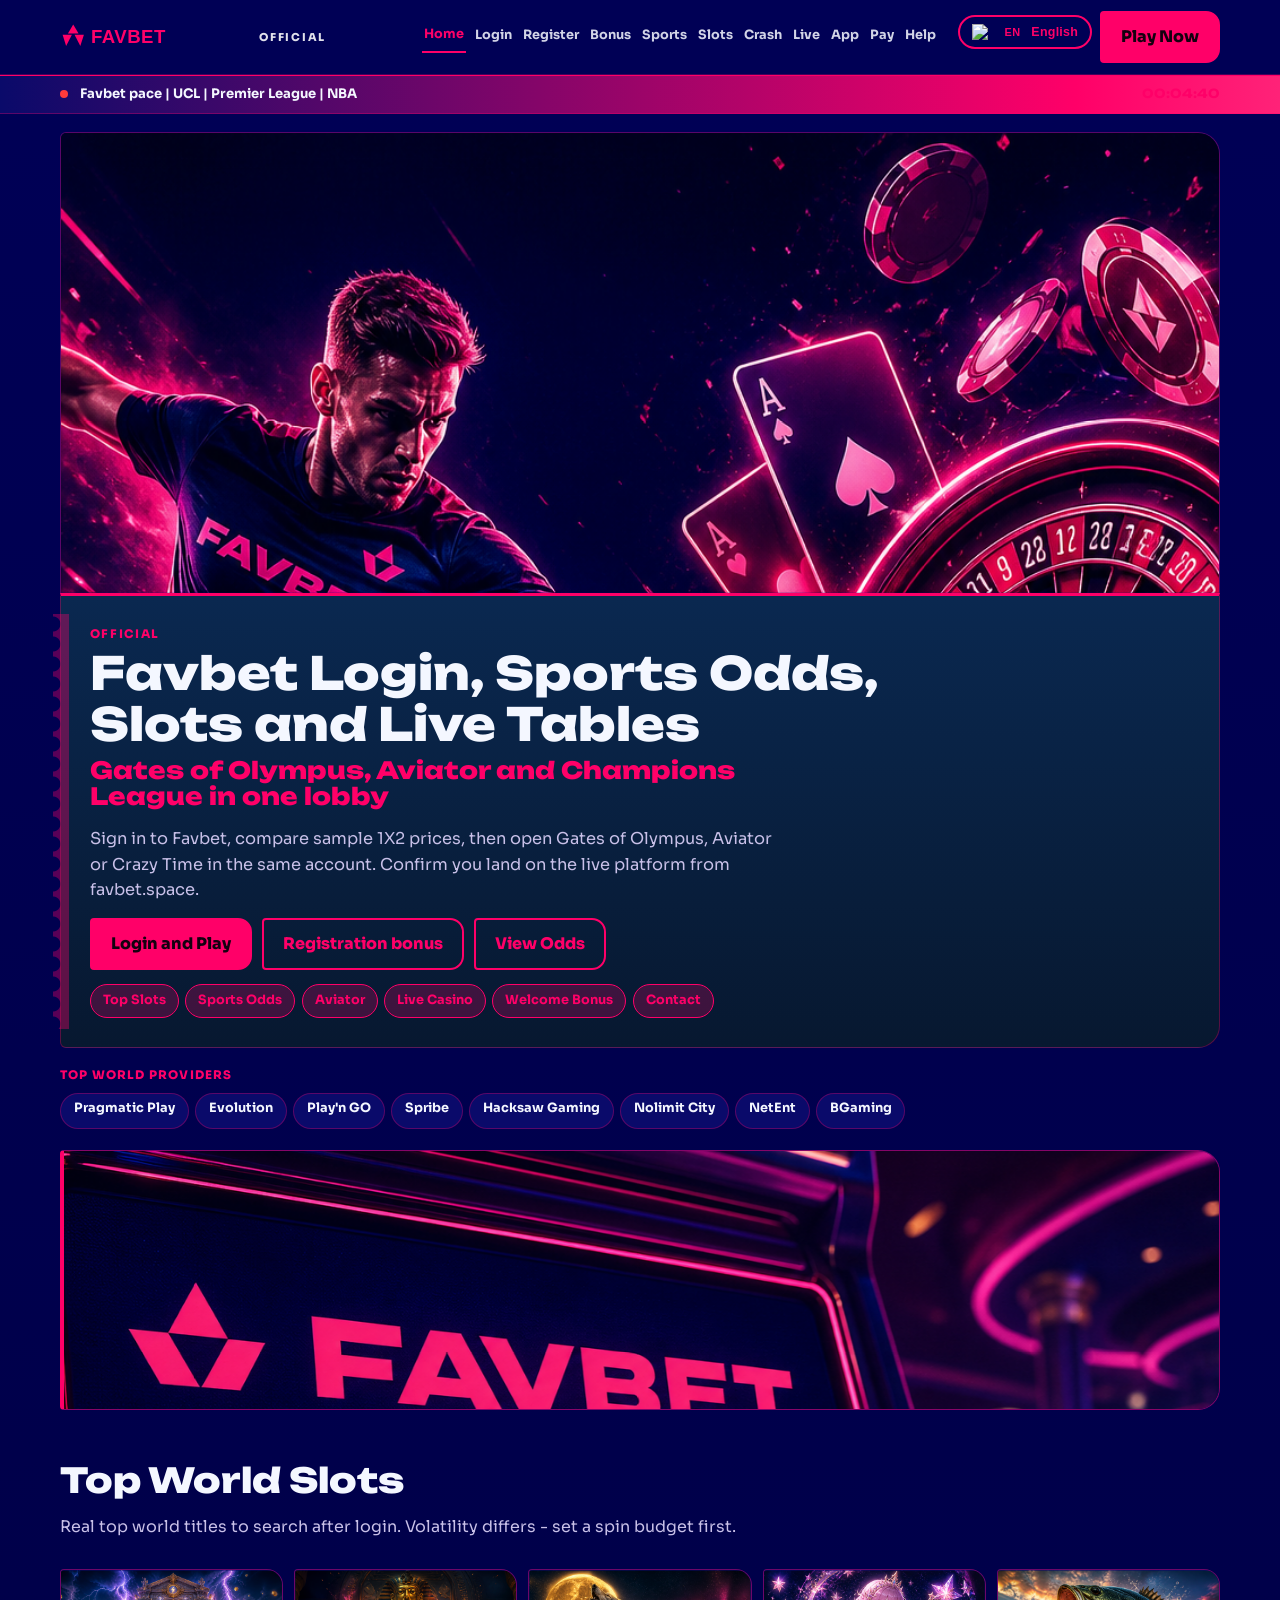
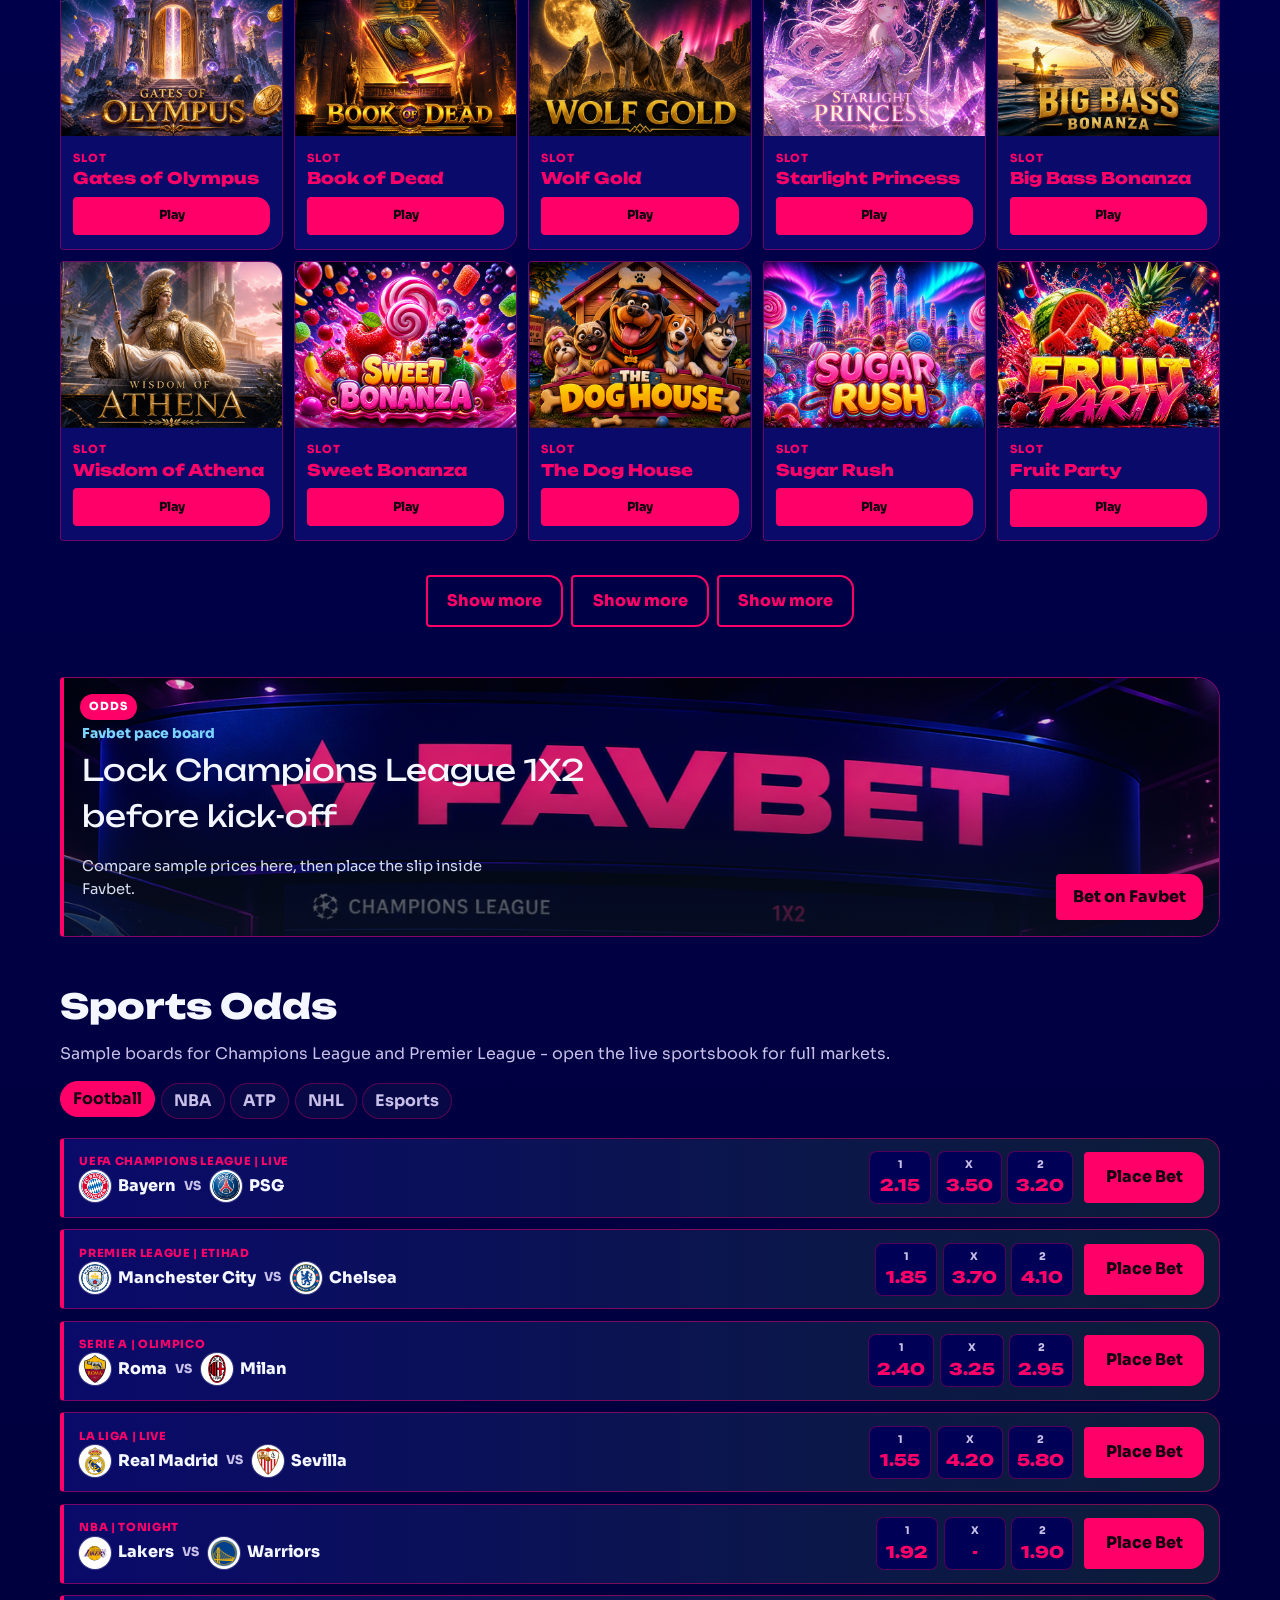
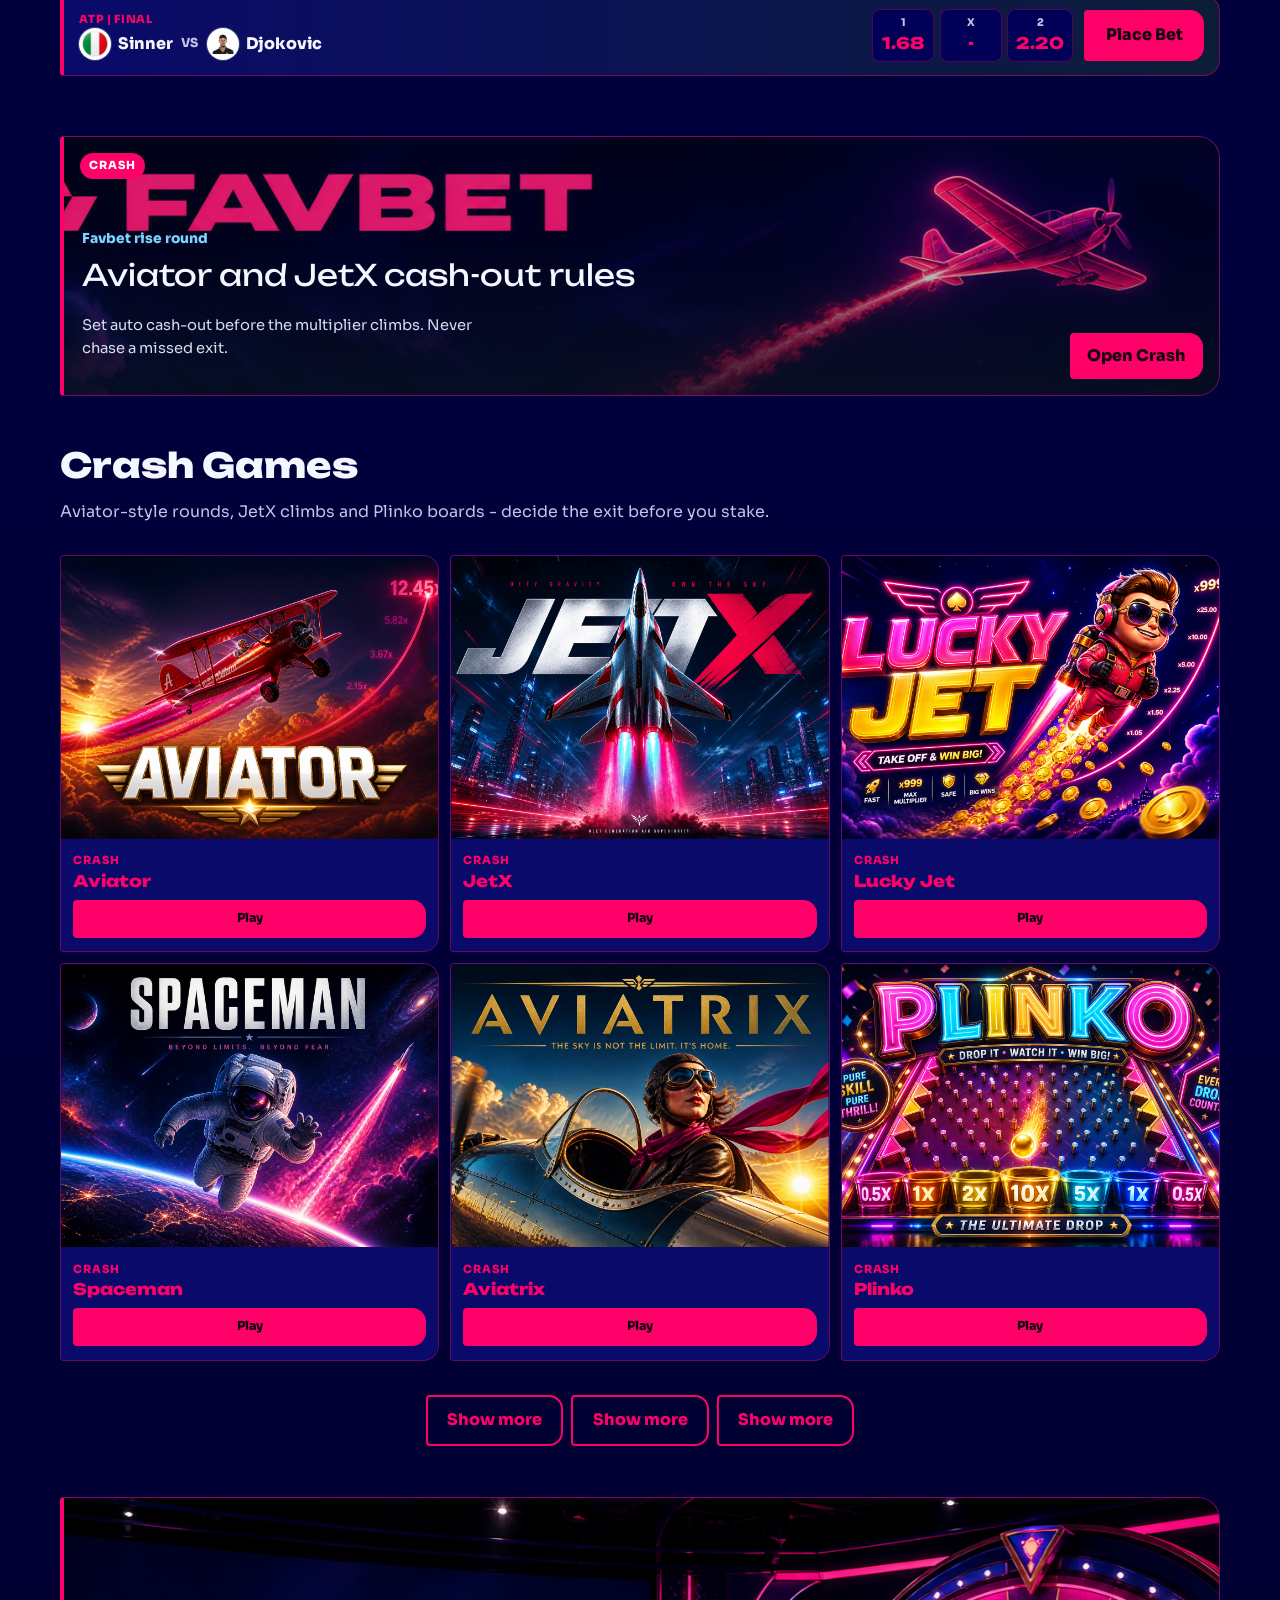
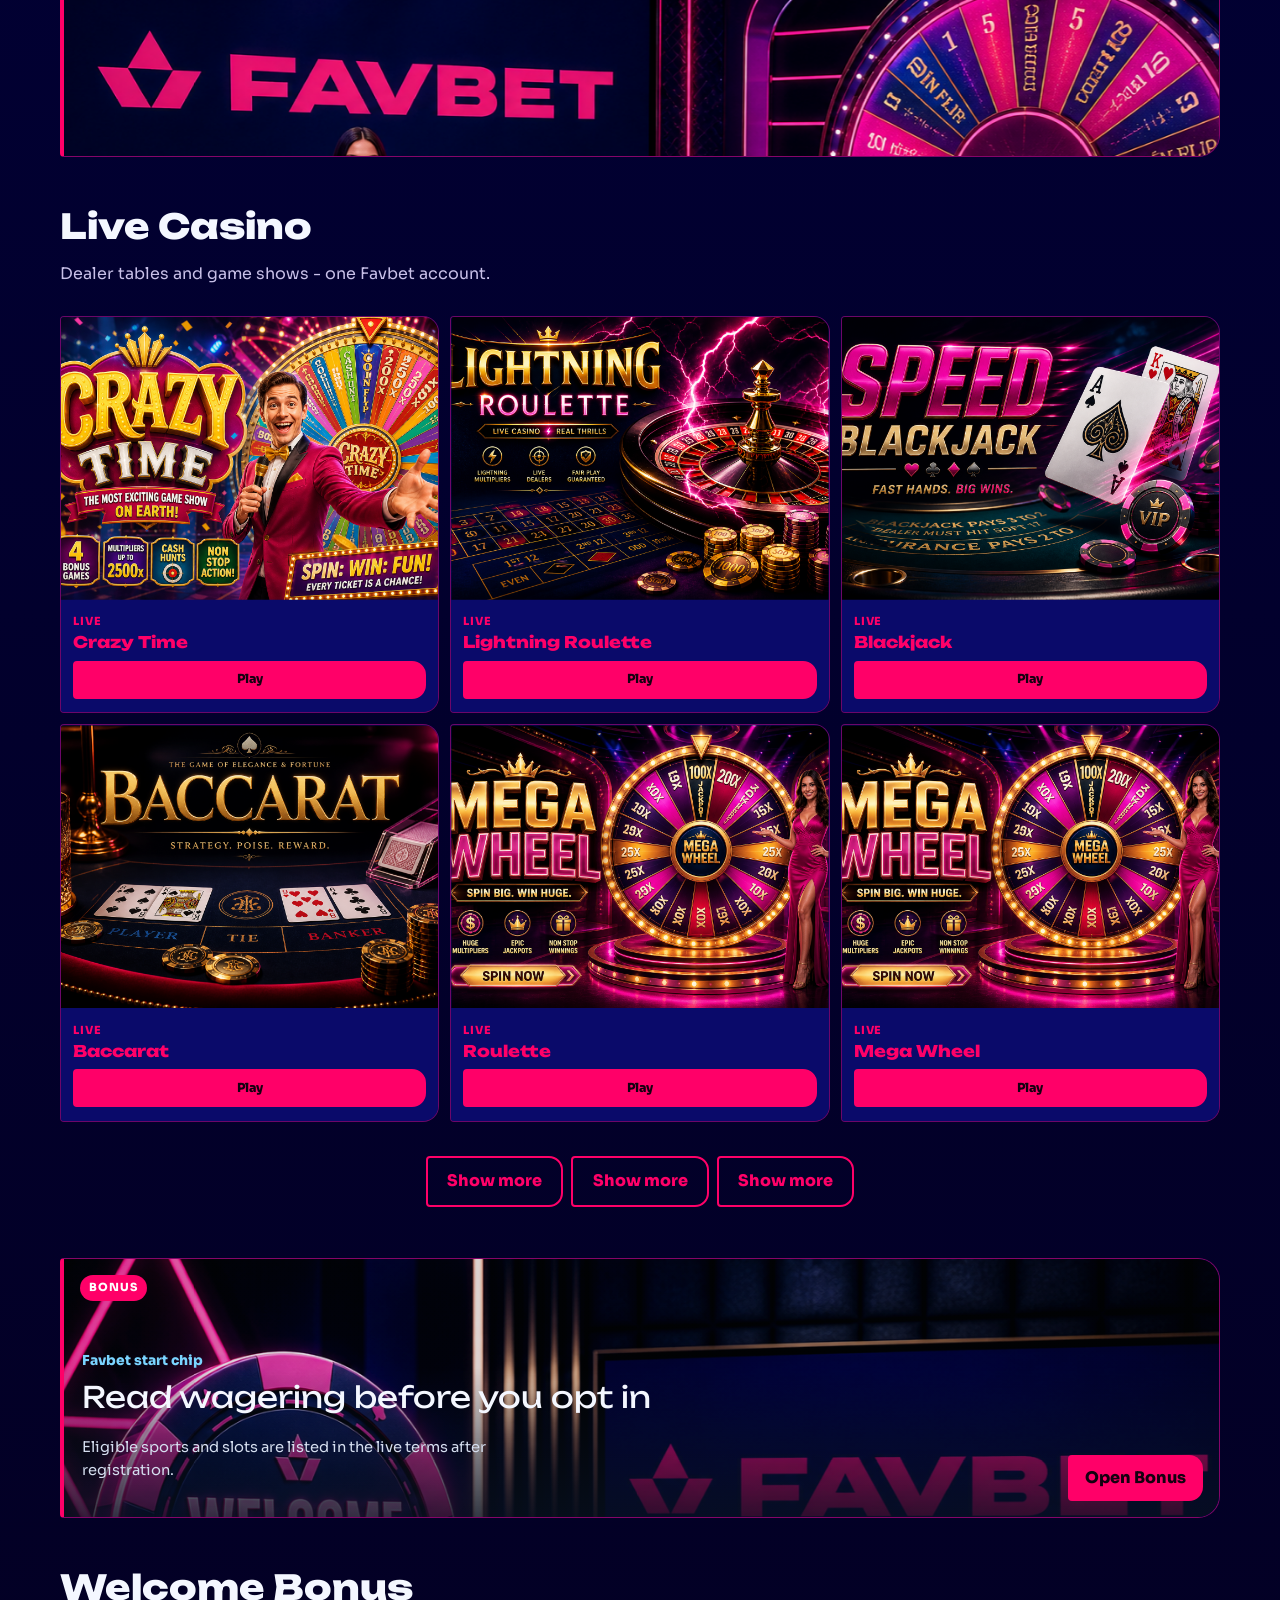
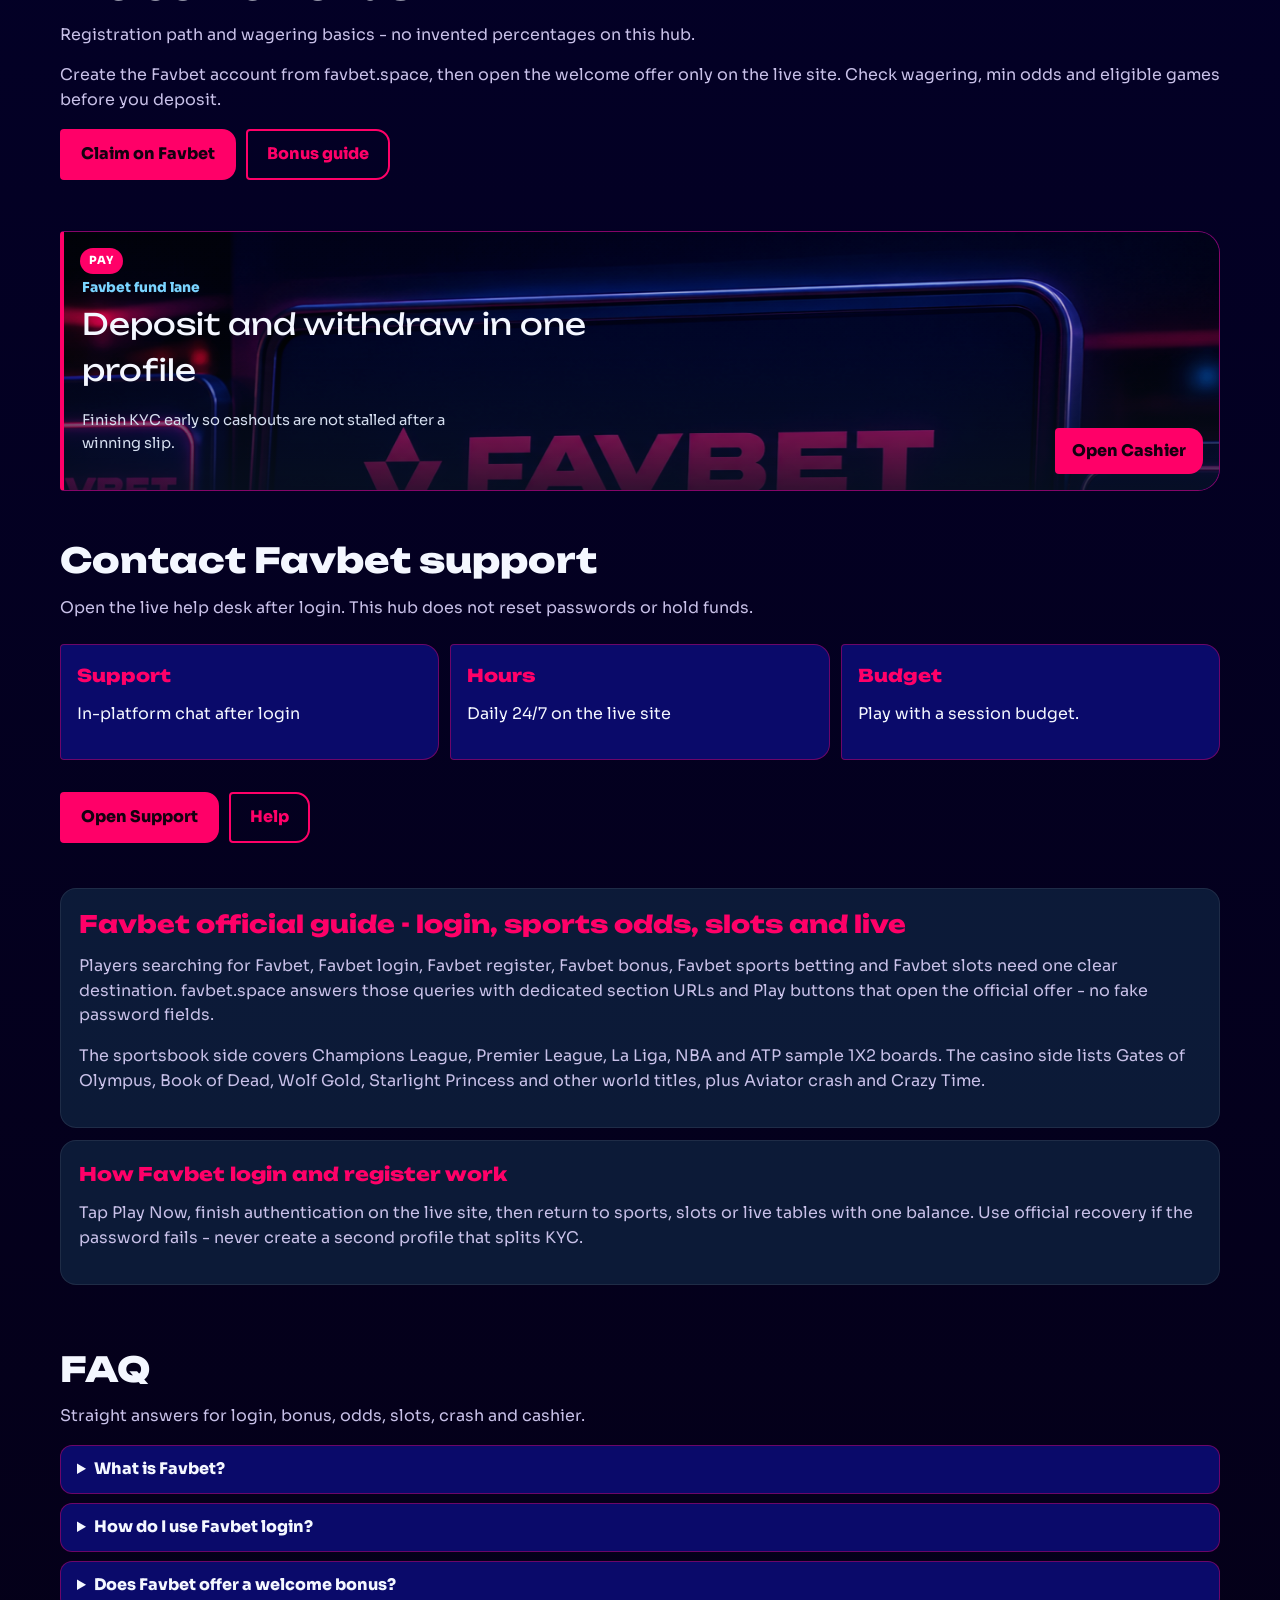
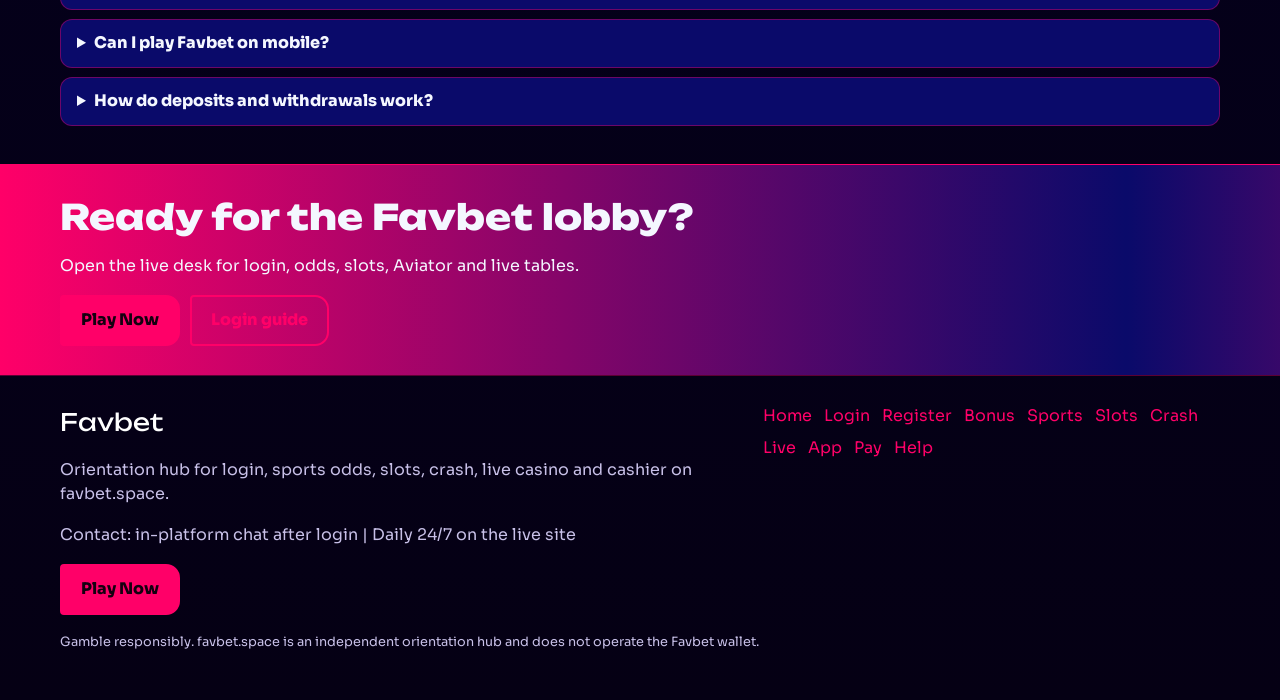
==== commit 0949b10d: "Keep game-card tags clear of Ken Burns image overlap. Co-authored-by: Cursor <cursoragent@cursor.com" ====
--- a/index.html
+++ b/index.html
@@ -30,24 +30,24 @@
 <meta name="twitter:title" content="Favbet Login, Sports Odds, Slots & Live Casino | favbet.space">
 <meta name="twitter:description" content="Open Favbet from favbet.space for login, Champions League 1X2, Gates of Olympus, Aviator and Crazy Time. One lobby.">
 <meta name="twitter:image" content="https://favbet.space/assets/og.jpg">
-<link rel="icon" href="/assets/brand/favicon.svg?v=f3" type="image/svg+xml">
-<link rel="icon" href="/favicon.ico?v=f3" sizes="any">
-<link rel="icon" type="image/png" sizes="32x32" href="/assets/brand/favicon-32.png?v=f3">
-<link rel="icon" type="image/png" sizes="192x192" href="/assets/brand/icon-192.png?v=f3">
-<link rel="apple-touch-icon" sizes="180x180" href="/assets/brand/apple-touch-icon.png?v=f3">
+<link rel="icon" href="/assets/brand/favicon.svg?v=f4" type="image/svg+xml">
+<link rel="icon" href="/favicon.ico?v=f4" sizes="any">
+<link rel="icon" type="image/png" sizes="32x32" href="/assets/brand/favicon-32.png?v=f4">
+<link rel="icon" type="image/png" sizes="192x192" href="/assets/brand/icon-192.png?v=f4">
+<link rel="apple-touch-icon" sizes="180x180" href="/assets/brand/apple-touch-icon.png?v=f4">
 <link rel="manifest" href="/site.webmanifest">
 <link rel="preconnect" href="https://fonts.googleapis.com">
 <link rel="preconnect" href="https://fonts.gstatic.com" crossorigin>
 <link href="https://fonts.googleapis.com/css2?family=Sora:wght@400;600;700;800&family=Unbounded:wght@700;800&display=swap" rel="stylesheet">
-<link rel="stylesheet" href="/css/hub-f3.css">
-<link rel="stylesheet" href="/css/i18n.css?v=f3">
+<link rel="stylesheet" href="/css/hub-f4.css">
+<link rel="stylesheet" href="/css/i18n.css?v=f4">
 </head>
 <body class="home">
 <a class="skip" href="#main">Skip to content</a><script type="application/ld+json">{"@context":"https://schema.org","@type":"FAQPage","url":"https://favbet.space/","mainEntity":[{"@type":"Question","name":"What is Favbet?","acceptedAnswer":{"@type":"Answer","text":"favbet.space is an orientation hub for Favbet login, sports odds, slots, Aviator crash, live casino and cashier. Tap Play Now and confirm you land on the live Favbet platform."}},{"@type":"Question","name":"How do I use Favbet login?","acceptedAnswer":{"@type":"Answer","text":"Open Play Now from favbet.space, enter your registered email or username and password on the live site, complete any security check, then confirm your account name appears in the lobby."}},{"@type":"Question","name":"Does Favbet offer a welcome bonus?","acceptedAnswer":{"@type":"Answer","text":"Yes. After register and a qualifying deposit you can activate the welcome offer. Read current terms on the live site - this hub does not invent percentages."}},{"@type":"Question","name":"Can I play Favbet on mobile?","acceptedAnswer":{"@type":"Answer","text":"One account works on phone and desktop browsers. Prefer a stable connection, avoid shared devices, and log out after cash sessions on borrowed phones."}},{"@type":"Question","name":"How do deposits and withdrawals work?","acceptedAnswer":{"@type":"Answer","text":"Fund via the cashier after login, complete KYC early if prompted, and use the same methods for withdrawals. Keep billing details consistent with your profile."}}]}</script>
 <script type="application/ld+json">{"@context":"https://schema.org","@type":"WebSite","name":"Favbet","url":"https://favbet.space/","publisher":{"@type":"Organization","name":"Favbet","url":"https://favbet.space/","logo":"https://favbet.space/assets/brand/logo.png"}}</script><header class="site-header" id="siteHeader">
 <div class="wrap header-bar">
 <a class="brand" href="/" aria-label="Favbet home">
-<span class="brand-mark"><img src="/assets/brand/logo.svg?v=f3" alt="Favbet logo" width="188" height="40"></span>
+<span class="brand-mark"><img src="/assets/brand/logo.svg?v=f4" alt="Favbet logo" width="188" height="40"></span>
 <span class="brand-copy"><span class="brand-name">Favbet</span><span class="brand-tag">Official</span></span>
 </a>
 <button class="nav-toggle" id="navToggle" aria-expanded="false" aria-controls="siteNav" type="button" aria-label="Open menu"><span></span><span></span><span></span></button>
@@ -77,7 +77,7 @@
 </div></div><main id="main">
 <section class="stage">
 <div class="wrap">
-<div class="stage-visual"><img src="/assets/hero.jpg?v=f3" alt="Favbet lobby with odds, slots and official Favbet mark" width="1600" height="900"></div>
+<div class="stage-visual"><img src="/assets/hero.jpg?v=f4" alt="Favbet lobby with odds, slots and official Favbet mark" width="1600" height="900"></div>
 <div class="stage-ticket">
 <div class="eyebrow">Official</div>
 <h1>Favbet Login, Sports Odds, Slots and Live Tables<span>Gates of Olympus, Aviator and Champions League in one lobby</span></h1>
@@ -112,7 +112,7 @@
 </div></div></div>
 <div class="wrap"><a class="promo-fx js-offer" href="https://martell891.online/6Qcky8Fc?sub_id_1=favbet.space">
 <span class="promo-badge">SLOTS</span>
-<div class="promo-media"><img src="/assets/promo/promo-slots.jpg?v=f3" alt="Favbet slots promo" width="1600" height="900" loading="lazy"></div>
+<div class="promo-media"><img src="/assets/promo/promo-slots.jpg?v=f4" alt="Favbet slots promo" width="1600" height="900" loading="lazy"></div>
 <div class="promo-copy"><span class="promo-kicker">Favbet spin lane</span><div class="promo-title">Spin Gates of Olympus after login</div><p class="promo-sub">Search the real titles listed below, set a spin budget, then open Favbet.</p></div>
 <span class="promo-cta">Spin on Favbet</span>
 </a></div>
@@ -138,7 +138,7 @@
 </div></section>
 <div class="wrap"><a class="promo-fx js-offer" href="https://martell891.online/6Qcky8Fc?sub_id_1=favbet.space">
 <span class="promo-badge">ODDS</span>
-<div class="promo-media"><img src="/assets/promo/promo-odds.jpg?v=f3" alt="Favbet odds promo" width="1600" height="900" loading="lazy"></div>
+<div class="promo-media"><img src="/assets/promo/promo-odds.jpg?v=f4" alt="Favbet odds promo" width="1600" height="900" loading="lazy"></div>
 <div class="promo-copy"><span class="promo-kicker">Favbet pace board</span><div class="promo-title">Lock Champions League 1X2 before kick-off</div><p class="promo-sub">Compare sample prices here, then place the slip inside Favbet.</p></div>
 <span class="promo-cta">Bet on Favbet</span>
 </a></div>
@@ -161,7 +161,7 @@
 </div></div></section>
 <div class="wrap"><a class="promo-fx js-offer" href="https://martell891.online/6Qcky8Fc?sub_id_1=favbet.space">
 <span class="promo-badge">CRASH</span>
-<div class="promo-media"><img src="/assets/promo/promo-crash.jpg?v=f3" alt="Favbet crash promo" width="1600" height="900" loading="lazy"></div>
+<div class="promo-media"><img src="/assets/promo/promo-crash.jpg?v=f4" alt="Favbet crash promo" width="1600" height="900" loading="lazy"></div>
 <div class="promo-copy"><span class="promo-kicker">Favbet rise round</span><div class="promo-title">Aviator and JetX cash-out rules</div><p class="promo-sub">Set auto cash-out before the multiplier climbs. Never chase a missed exit.</p></div>
 <span class="promo-cta">Open Crash</span>
 </a></div>
@@ -183,7 +183,7 @@
 </div></section>
 <div class="wrap"><a class="promo-fx js-offer" href="https://martell891.online/6Qcky8Fc?sub_id_1=favbet.space">
 <span class="promo-badge">LIVE</span>
-<div class="promo-media"><img src="/assets/promo/promo-live.jpg?v=f3" alt="Favbet live promo" width="1600" height="900" loading="lazy"></div>
+<div class="promo-media"><img src="/assets/promo/promo-live.jpg?v=f4" alt="Favbet live promo" width="1600" height="900" loading="lazy"></div>
 <div class="promo-copy"><span class="promo-kicker">Favbet table lane</span><div class="promo-title">Crazy Time and Lightning Roulette</div><p class="promo-sub">Join a live table after login. Keep a table budget separate from sports slips.</p></div>
 <span class="promo-cta">Join Live</span>
 </a></div>
@@ -205,7 +205,7 @@
 </div></section>
 <div class="wrap"><a class="promo-fx js-offer" href="https://martell891.online/6Qcky8Fc?sub_id_1=favbet.space">
 <span class="promo-badge">BONUS</span>
-<div class="promo-media"><img src="/assets/promo/promo-bonus.jpg?v=f3" alt="Favbet bonus promo" width="1600" height="900" loading="lazy"></div>
+<div class="promo-media"><img src="/assets/promo/promo-bonus.jpg?v=f4" alt="Favbet bonus promo" width="1600" height="900" loading="lazy"></div>
 <div class="promo-copy"><span class="promo-kicker">Favbet start chip</span><div class="promo-title">Read wagering before you opt in</div><p class="promo-sub">Eligible sports and slots are listed in the live terms after registration.</p></div>
 <span class="promo-cta">Open Bonus</span>
 </a></div>
@@ -218,7 +218,7 @@
 </div></div></section>
 <div class="wrap"><a class="promo-fx js-offer" href="https://martell891.online/6Qcky8Fc?sub_id_1=favbet.space">
 <span class="promo-badge">PAY</span>
-<div class="promo-media"><img src="/assets/promo/promo-pay.jpg?v=f3" alt="Favbet cashier promo" width="1600" height="900" loading="lazy"></div>
+<div class="promo-media"><img src="/assets/promo/promo-pay.jpg?v=f4" alt="Favbet cashier promo" width="1600" height="900" loading="lazy"></div>
 <div class="promo-copy"><span class="promo-kicker">Favbet fund lane</span><div class="promo-title">Deposit and withdraw in one profile</div><p class="promo-sub">Finish KYC early so cashouts are not stalled after a winning slip.</p></div>
 <span class="promo-cta">Open Cashier</span>
 </a></div>
@@ -273,11 +273,11 @@
 </div>
 <p class="wrap legal">Gamble responsibly. favbet.space is an independent orientation hub and does not operate the Favbet wallet.</p>
 </footer>
-<script src="/js/i18n-dict.js?v=f3"></script>
-<script src="/js/i18n-more.js?v=f3"></script>
-<script src="/js/i18n-fav.js?v=f3"></script>
-<script src="/js/i18n.js?v=f3"></script>
-<script src="/js/main.js?v=f3"></script>
-<script src="/js/team-crests.js?v=f3"></script>
+<script src="/js/i18n-dict.js?v=f4"></script>
+<script src="/js/i18n-more.js?v=f4"></script>
+<script src="/js/i18n-fav.js?v=f4"></script>
+<script src="/js/i18n.js?v=f4"></script>
+<script src="/js/main.js?v=f4"></script>
+<script src="/js/team-crests.js?v=f4"></script>
 </body>
 </html>
--- a/css/hub-f4.css
+++ b/css/hub-f4.css
@@ -0,0 +1,477 @@
+/* Favbet motion f1 */
+:root{
+  --bg:#000056;
+  --bg-2:#00003d;
+  --panel:#0a0a6a;
+  --line:rgba(255,0,104,.32);
+  --text:#f4f7ff;
+  --mute:#c8c0e8;
+  --blue:#ff0068;
+  --blue-2:#ff4d8c;
+  --gold:#ff0068;
+  --gold-2:#ff7ab0;
+  --ink:#140010;
+  --accent:#ff0068;
+  --radius:4px 18px 18px 4px;
+  --ease:cubic-bezier(.18,1.15,.32,1);
+  --max:1160px;
+  --font:"Sora",system-ui,sans-serif;
+  --display:"Unbounded",sans-serif;
+  --tilt-x:0deg;
+  --tilt-y:0deg;
+}
+*{box-sizing:border-box}
+html{scroll-behavior:smooth}
+html,body{margin:0;padding:0}
+body{
+  font-family:var(--font);
+  color:var(--text);
+  background:
+    linear-gradient(180deg,#000056 0%,#00003d 38%,#050014 100%);
+  line-height:1.55;
+  min-height:100%;
+  overflow-x:hidden;
+}
+body::before{
+  content:"";
+  position:fixed;inset:-12%;pointer-events:none;z-index:0;
+  background:
+    repeating-linear-gradient(90deg,transparent 0 46px,rgba(255,0,104,.06) 46px 47px),
+    radial-gradient(780px 340px at 78% -8%,rgba(255,0,104,.38),transparent 62%),
+    radial-gradient(560px 280px at 6% 92%,rgba(255,0,104),.16),transparent 64%),
+    radial-gradient(420px 220px at 48% 40%,rgba(255,77,140),.12),transparent 70%);
+  background-size:auto,140% 140%,140% 140%,160% 160%;
+  animation:aurora 16s ease-in-out infinite alternate;
+}
+body::after{
+  content:"";
+  position:fixed;inset:0;pointer-events:none;z-index:0;
+  background:
+    radial-gradient(240px 240px at 18% 28%,rgba(255,0,104,.42),transparent 68%),
+    radial-gradient(200px 200px at 84% 62%,rgba(255,0,104),.18),transparent 70%),
+    radial-gradient(180px 180px at 62% 12%,rgba(255,77,140),.28),transparent 68%);
+  animation:orbs 14s ease-in-out infinite alternate;
+}
+img{max-width:100%;height:auto;display:block}
+a{color:var(--gold);text-decoration:none}
+a:hover{color:var(--gold-2)}
+.wrap{width:min(var(--max),calc(100% - 2rem));margin-inline:auto;position:relative;z-index:1}
+.skip{position:absolute;left:-999px;top:0;z-index:200;background:var(--gold);color:var(--ink);padding:.6rem 1rem;font-weight:800}
+.skip:focus{left:1rem;top:1rem}
+
+.site-header{
+  position:sticky;top:0;z-index:50;
+  background:rgba(0,0,86,.94);
+  border-bottom:1px solid rgba(255,0,104,.28);
+  box-shadow:0 1px 0 var(--gold);
+  backdrop-filter:blur(14px);
+}
+.site-header.is-solid{background:#000056}
+.header-bar{display:flex;align-items:center;gap:.65rem;min-height:74px}
+.brand{display:flex;align-items:center;gap:.7rem;color:#fff;min-width:0}
+.brand-mark{
+  width:auto;height:40px;flex:0 0 auto;
+  border-radius:0;overflow:visible;
+  background:transparent;
+  box-shadow:none;
+}
+.brand-mark img{width:auto;height:40px;max-width:188px;object-fit:contain;object-position:left center}
+.brand-copy{display:flex;flex-direction:column;justify-content:center;min-width:0}
+.brand-name{
+  position:absolute;width:1px;height:1px;padding:0;margin:-1px;
+  overflow:hidden;clip:rect(0,0,0,0);white-space:nowrap;border:0;
+}
+.brand-tag{font-size:.68rem;color:#fff;letter-spacing:.16em;text-transform:uppercase;font-weight:800;opacity:.88}
+.site-nav{display:flex;flex-wrap:wrap;gap:.08rem .45rem;margin-left:auto}
+.nav-link{
+  color:rgba(244,247,255,.86);font-weight:700;font-size:.8rem;
+  padding:.35rem .12rem;border-bottom:2px solid transparent;
+  transition:color .25s,border-color .25s,transform .35s var(--ease);
+}
+.nav-link.is-active,.nav-link:hover{color:var(--gold);border-color:var(--gold);transform:translateY(-1px)}
+.header-actions{display:flex;align-items:center;gap:.5rem;margin-left:.3rem}
+.nav-toggle{display:none;width:44px;height:44px;border:1px solid var(--line);background:transparent;cursor:pointer;padding:10px;border-radius:10px}
+.nav-toggle span{display:block;height:2px;background:var(--gold);margin:5px 0}
+
+.btn{
+  display:inline-flex;align-items:center;justify-content:center;
+  min-height:46px;padding:.7rem 1.2rem;
+  border-radius:4px 14px 14px 4px;
+  font-weight:800;border:2px solid transparent;cursor:pointer;
+  position:relative;overflow:hidden;
+  transition:transform .45s var(--ease),filter .25s,box-shadow .45s var(--ease);
+}
+.btn:hover{transform:translateY(-4px) scale(1.03)}
+.btn-accent{background:var(--gold);color:var(--ink);border-color:var(--gold)}
+.btn-accent:hover{box-shadow:0 14px 28px rgba(255,0,104),.38)}
+.btn-ghost{background:transparent;color:var(--gold);border-color:var(--gold)}
+.header-cta{white-space:nowrap}
+.header-cta::after,.btn-accent::after{
+  content:"";position:absolute;inset:0;pointer-events:none;
+  background:linear-gradient(115deg,transparent 28%,rgba(255,255,255,.5) 48%,transparent 68%);
+  transform:translateX(-80%);animation:sheen 3.2s var(--ease) infinite;
+}
+
+.line-tape{
+  background:linear-gradient(90deg,#0a0a6a,#ff0068 35%,#ff4d8c 50%,#ff0068 62%,#ff0068 78%,#0a0a6a);
+  background-size:240% 100%;
+  animation:tape 6s linear infinite;
+  border-bottom:1px solid var(--line);
+  font-size:.82rem;font-weight:700;
+}
+.line-tape .wrap{display:flex;align-items:center;gap:.75rem;min-height:38px;flex-wrap:wrap}
+.pulse{width:8px;height:8px;border-radius:50%;background:#ff3b3b;box-shadow:0 0 0 0 #ff3b3b;animation:pulse 1.4s infinite}
+@keyframes pulse{70%{box-shadow:0 0 0 10px transparent}}
+.clock{margin-left:auto;color:var(--gold);font-family:var(--display);font-size:.78rem}
+
+.stage{padding:1.15rem 0 0}
+.stage-visual{
+  position:relative;border-radius:6px 22px 0 0;overflow:hidden;
+  border:1px solid var(--line);border-bottom:0;min-height:280px;
+  background:var(--panel);
+  transform:perspective(1100px) rotateX(var(--tilt-x)) rotateY(var(--tilt-y));
+  transition:transform .25s var(--ease);
+}
+.stage-visual img{
+  width:100%;height:clamp(280px,42vw,460px);object-fit:cover;object-position:top center;
+  animation:kenburns 14s ease-in-out infinite alternate;
+  will-change:transform;
+}
+.stage-visual::after{
+  content:"";position:absolute;inset:-20%;pointer-events:none;z-index:2;
+  background:linear-gradient(115deg,transparent 36%,rgba(255,0,104),.2) 50%,transparent 64%);
+  animation:sheen 5s var(--ease) infinite;
+}
+.page-hero .stage-visual img{height:clamp(240px,38vw,400px);object-position:top center}
+
+@keyframes kenburns{from{transform:scale(1.04) translate3d(0,0,0)}to{transform:scale(1.16) translate3d(-2.4%,-1.8%,0)}}
+@keyframes kenburns2{from{transform:scale(1.16) translate3d(-2%,0,0)}to{transform:scale(1.04) translate3d(2.2%,-2%,0)}}
+@keyframes sheen{0%{transform:translateX(-85%)}100%{transform:translateX(120%)}}
+@keyframes aurora{
+  from{transform:translate3d(-2%,1%,0) scale(1);opacity:.88}
+  to{transform:translate3d(3%,-3%,0) scale(1.08);opacity:1}
+}
+@keyframes orbs{
+  from{transform:translate3d(-4%,3%,0) scale(1)}
+  to{transform:translate3d(5%,-5%,0) scale(1.18)}
+}
+@keyframes markglow{
+  from{box-shadow:0 0 0 1px rgba(255,255,255,.28),0 0 0 rgba(255,0,104,0)}
+  to{box-shadow:0 0 0 1px rgba(255,255,255,.4),0 0 26px rgba(255,0,104,.7)}
+}
+@keyframes tape{0%{background-position:0 0}100%{background-position:240% 0}}
+@keyframes rise{from{opacity:0}to{opacity:1}}
+@keyframes priceflick{0%,100%{filter:brightness(1);transform:translateY(0) scale(1)}50%{filter:brightness(1.28);transform:translateY(-3px) scale(1.08)}}
+@keyframes bob{0%,100%{transform:translate3d(0,0,0)}50%{transform:translate3d(0,-7px,0)}}
+@keyframes floatA{0%,100%{transform:translate3d(0,0,0)}50%{transform:translate3d(0,-14px,0)}}
+@keyframes floatB{0%,100%{transform:translate3d(0,0,0)}50%{transform:translate3d(0,-10px,0)}}
+@keyframes floatC{0%,100%{transform:translate3d(0,4px,0)}50%{transform:translate3d(0,-12px,0)}}
+@keyframes driftX{0%,100%{transform:translate3d(0,0,0)}50%{transform:translate3d(10px,-4px,0)}}
+@keyframes badgebob{0%,100%{transform:translate3d(0,0,0)}50%{transform:translate3d(0,-6px,0)}}
+@keyframes mesh{0%{background-position:0% 50%}100%{background-position:100% 50%}}
+
+.stage-ticket{
+  position:relative;
+  background:linear-gradient(180deg,#0a2850,#071830);
+  border:1px solid var(--line);
+  border-top:3px solid var(--gold);
+  border-radius:0 0 22px 6px;
+  padding:clamp(1.1rem,3vw,1.8rem);
+}
+.stage-ticket::before{
+  content:"";
+  position:absolute;left:-8px;top:18px;bottom:18px;width:16px;
+  background:radial-gradient(circle at 0 10px,transparent 7px,var(--gold) 8px) 0 0/16px 20px;
+  opacity:.35;
+  animation:bob 5s ease-in-out infinite;
+}
+.eyebrow{color:var(--gold);font-weight:800;letter-spacing:.14em;text-transform:uppercase;font-size:.74rem;animation:rise .6s var(--ease) both}
+h1,h2,h3{font-family:var(--display);line-height:1.12;margin:.3rem 0;font-weight:800}
+h1{font-size:clamp(1.7rem,4.2vw,2.85rem);max-width:22ch;animation:rise .75s var(--ease) .08s both}
+h1 span{display:block;color:var(--gold);font-size:.52em;margin-top:.4rem;max-width:32ch}
+.lead{color:var(--mute);max-width:58ch;font-size:1.02rem;animation:rise .75s var(--ease) .16s both}
+.cta-row{display:flex;flex-wrap:wrap;gap:.6rem;margin-top:1rem;animation:rise .75s var(--ease) .24s both}
+.chip-row,.hero-chips{display:flex;flex-wrap:wrap;gap:.4rem;margin-top:.9rem}
+.chip{
+  display:inline-flex;align-items:center;min-height:34px;padding:0 .75rem;
+  border-radius:999px;border:1px solid var(--line);color:var(--text);font-weight:700;font-size:.8rem;
+  background:rgba(255,0,104,.22);
+  transition:transform .4s var(--ease),border-color .25s,color .25s,box-shadow .4s;
+}
+.chip:hover,.chip-hot{border-color:var(--gold);color:var(--gold)}
+.chip:hover{animation-play-state:paused;transform:translateY(-4px) scale(1.05);box-shadow:0 8px 18px rgba(255,0,104,.28)}
+.hero-chips .chip{animation:rise .55s var(--ease) both,bob 3.8s ease-in-out infinite}
+.hero-chips .chip:nth-child(1){animation-delay:.05s, .05s}
+.hero-chips .chip:nth-child(2){animation-delay:.1s, .35s}
+.hero-chips .chip:nth-child(3){animation-delay:.15s, .7s}
+.hero-chips .chip:nth-child(4){animation-delay:.2s, 1.05s}
+.hero-chips .chip:nth-child(5){animation-delay:.25s, 1.4s}
+.hero-chips .chip:nth-child(6){animation-delay:.3s, 1.75s}
+
+.providers-block{margin:1.15rem 0}
+.providers-label{color:var(--gold);font-weight:800;margin-bottom:.5rem;letter-spacing:.1em;text-transform:uppercase;font-size:.74rem}
+.providers-strip{display:flex;flex-wrap:wrap;gap:.4rem}
+.provider-chip{
+  min-height:36px;padding:.35rem .8rem;border-radius:999px;
+  border:1px solid var(--line);background:#0a0a6a;color:var(--text);font-weight:700;font-size:.8rem;
+  transition:transform .4s var(--ease),border-color .25s,color .25s;
+  animation:rise .55s var(--ease) both,bob 4.6s ease-in-out infinite;
+}
+.provider-chip:hover{border-color:var(--gold);color:var(--gold);animation-play-state:paused;transform:translateY(-4px) scale(1.05)}
+.providers-strip .provider-chip:nth-child(1){animation-delay:.04s,.2s}
+.providers-strip .provider-chip:nth-child(2){animation-delay:.08s,.55s}
+.providers-strip .provider-chip:nth-child(3){animation-delay:.12s,.9s}
+.providers-strip .provider-chip:nth-child(4){animation-delay:.16s,1.25s}
+.providers-strip .provider-chip:nth-child(5){animation-delay:.2s,1.6s}
+.providers-strip .provider-chip:nth-child(6){animation-delay:.24s,1.95s}
+.providers-strip .provider-chip:nth-child(7){animation-delay:.28s,2.3s}
+.providers-strip .provider-chip:nth-child(8){animation-delay:.32s,2.65s}
+
+.section{padding:1.5rem 0 1.8rem}
+.section-head{margin-bottom:.95rem}
+.section-head h2{font-size:clamp(1.45rem,3vw,2.15rem)}
+.mute{color:var(--mute)}
+
+.card-grid{display:grid;grid-template-columns:repeat(5,minmax(0,1fr));gap:.7rem;padding:.85rem 0 1.2rem}
+.grid-3{grid-template-columns:repeat(3,minmax(0,1fr))}
+.game-card{
+  background:var(--panel);border-radius:4px 16px 16px 4px;overflow:hidden;
+  border:1px solid rgba(255,0,104,.4);
+  transition:box-shadow .5s var(--ease);
+  animation:rise .55s var(--ease) both;
+}
+.game-card > a{
+  display:block;
+  animation:floatA 5.2s ease-in-out infinite;
+  transition:transform .5s var(--ease),filter .4s;
+}
+.game-card:nth-child(1){animation-delay:.04s}
+.game-card:nth-child(2){animation-delay:.08s}
+.game-card:nth-child(3){animation-delay:.12s}
+.game-card:nth-child(4){animation-delay:.16s}
+.game-card:nth-child(5){animation-delay:.2s}
+.game-card:nth-child(6){animation-delay:.24s}
+.game-card:nth-child(7){animation-delay:.28s}
+.game-card:nth-child(8){animation-delay:.32s}
+.game-card:nth-child(9){animation-delay:.36s}
+.game-card:nth-child(10){animation-delay:.4s}
+.game-card:nth-child(odd) > a{animation-name:floatC;animation-duration:5.8s}
+.game-card:nth-child(3n) > a{animation-name:floatB;animation-duration:6.4s;animation-delay:.4s}
+.game-card:hover{box-shadow:0 22px 40px rgba(4,16,31,.45)}
+.game-card:hover > a{animation-play-state:paused;transform:translateY(-16px) scale(1.045);filter:brightness(1.08)}
+.game-card img{
+  display:block;
+  aspect-ratio:4/3;width:100%;object-fit:cover;object-position:top center;
+  animation:kenburns 12s ease-in-out infinite alternate;
+  clip-path:inset(0);
+}
+.card-meta{
+  position:relative;z-index:2;
+  background:var(--panel);
+  padding:.85rem .75rem .85rem;
+}
+.card-play{
+  width:100%;min-height:38px;margin-top:.55rem;padding:.4rem .7rem;font-size:.78rem;
+}
+.tag{display:block;color:var(--gold);font-size:.7rem;font-weight:800;letter-spacing:.08em;text-transform:uppercase;margin:0 0 .2rem}
+.card-meta h3{font-size:1rem;margin:0}
+.grid-more.trio{display:flex;flex-wrap:wrap;gap:.5rem;justify-content:center;margin-top:.95rem}
+
+.odds-sports{display:flex;flex-wrap:wrap;gap:.35rem;margin-bottom:.8rem}
+.odds-sport{
+  min-height:36px;padding:.3rem .75rem;border-radius:999px;
+  border:1px solid var(--line);color:var(--mute);font-weight:700;background:rgba(255,255,255,.03);
+  transition:transform .35s var(--ease),background .25s,color .25s;
+}
+.odds-sport.is-active,.odds-sport:hover{background:var(--gold);color:var(--ink);border-color:var(--gold);transform:translateY(-2px)}
+.odds-board{display:grid;gap:.7rem;padding:.35rem 0 .6rem}
+.odds-row{
+  display:grid;grid-template-columns:1.35fr auto auto;gap:.7rem;align-items:center;
+  padding:.8rem .95rem;
+  border:1px solid rgba(255,0,104,.45);
+  border-left:4px solid var(--gold);
+  border-radius:4px 16px 16px 4px;
+  background:linear-gradient(90deg,#0a0a6a,#0c1d38);
+  animation:rise .55s var(--ease) both,driftX 6.8s ease-in-out infinite;
+}
+.odds-row:nth-child(1){animation-delay:.05s,.1s}
+.odds-row:nth-child(2){animation-delay:.12s,.9s}
+.odds-row:nth-child(3){animation-delay:.19s,1.7s}
+.odds-row:nth-child(4){animation-delay:.26s,2.4s}
+.odds-row:nth-child(5){animation-delay:.33s,3.1s}
+.odds-row:nth-child(6){animation-delay:.4s,3.8s}
+.odds-row:hover{animation-play-state:paused;transform:translate3d(14px,-2px,0);box-shadow:0 12px 28px rgba(4,16,31,.35)}
+.odds-meta{color:var(--gold);font-size:.7rem;font-weight:800;letter-spacing:.06em;text-transform:uppercase}
+.odds-match{font-weight:800}
+.odds-vs{color:var(--mute);font-size:.78rem}
+.odds-prices{display:flex;gap:.35rem}
+.price{
+  min-width:62px;padding:.3rem .5rem;border-radius:8px;text-align:center;
+  border:1px solid var(--line);background:#000056;color:var(--gold);
+  font-family:var(--display);font-weight:800;
+  animation:priceflick 2.6s ease-in-out infinite;
+}
+.odds-prices .price:nth-child(2){animation-delay:.4s}
+.odds-prices .price:nth-child(3){animation-delay:.8s}
+.price small{display:block;color:var(--mute);font-size:.66rem;font-family:var(--font)}
+
+.promo-fx{
+  position:relative;display:grid;grid-template-columns:1.1fr .9fr;
+  min-height:260px;margin:1.35rem 0;overflow:hidden;
+  border:1px solid rgba(255,0,104,.5);border-left:4px solid #ff0068;
+  border-radius:4px 22px 22px 4px;background:var(--panel);color:var(--text);
+  transform:perspective(1200px) rotateX(var(--tilt-x)) rotateY(var(--tilt-y)) translateY(var(--float-y,0px));
+  transition:transform .28s var(--ease),box-shadow .4s var(--ease);
+}
+.promo-fx:hover{box-shadow:0 24px 48px rgba(4,16,31,.4)}
+.promo-media{position:absolute;inset:-8%;animation:floatA 7.2s ease-in-out infinite}
+.promo-media img{
+  width:100%;height:100%;object-fit:cover;object-position:top center;
+  animation:kenburns2 12s ease-in-out infinite alternate;
+  will-change:transform;
+}
+.promo-fx::before{
+  content:"";position:absolute;inset:0;z-index:2;pointer-events:none;
+  background:linear-gradient(115deg,transparent 22%,rgba(255,0,104),.22) 48%,transparent 72%);
+  transform:translateX(-70%);animation:sheen 4.2s var(--ease) infinite;
+}
+.promo-fx:nth-of-type(even) .promo-media{animation-name:floatC;animation-duration:8s;animation-delay:.6s}
+.promo-fx:nth-of-type(even) .promo-media img{animation-name:kenburns}
+.promo-fx::after{
+  content:"";position:absolute;inset:0;z-index:1;pointer-events:none;
+  background:linear-gradient(180deg,rgba(7,16,31,.12) 0 42%,rgba(7,16,31,.82) 100%);
+}
+.promo-badge{
+  position:absolute;top:1rem;left:1rem;z-index:3;
+  background:#ff0068;color:#fff;font-weight:900;font-size:.7rem;
+  letter-spacing:.1em;padding:.26rem .55rem;border-radius:999px;
+  animation:badgebob 3.2s ease-in-out infinite;
+}
+.promo-copy{position:relative;z-index:3;padding:1.3rem 1.15rem;align-self:end}
+.promo-kicker{color:#7ad4ff;font-weight:800;font-size:.86rem}
+.promo-title{font-family:var(--display);font-size:clamp(1.25rem,2.5vw,1.85rem);margin:.15rem 0}
+.promo-sub{color:#d5deef;max-width:38ch;font-size:.92rem}
+.promo-cta{
+  position:relative;z-index:3;align-self:end;justify-self:end;
+  margin:1rem;padding:.65rem 1.05rem;
+  border-radius:4px 14px 14px 4px;
+  background:var(--gold);color:var(--ink);font-weight:800;
+  overflow:hidden;
+  transition:transform .45s var(--ease),box-shadow .45s var(--ease);
+  animation:bob 3.6s ease-in-out infinite;
+}
+.promo-cta::after{
+  content:"";position:absolute;inset:0;pointer-events:none;
+  background:linear-gradient(115deg,transparent 30%,rgba(255,255,255,.45) 48%,transparent 66%);
+  transform:translateX(-80%);animation:sheen 3.4s var(--ease) infinite;
+}
+.promo-cta:hover{transform:translateY(-5px) scale(1.05);box-shadow:0 12px 24px rgba(255,0,104),.32);color:var(--ink);animation-play-state:paused}
+
+.page-hero{padding:1.1rem 0 0}
+
+.contact-grid{display:grid;grid-template-columns:repeat(3,minmax(0,1fr));gap:.7rem;padding:.5rem 0 1rem}
+.contact-card{
+  border:1px solid rgba(255,0,104,.4);border-radius:4px 16px 16px 4px;padding:1rem;
+  background:#0a0a6a;
+  animation:rise .55s var(--ease) both,floatB 6.4s ease-in-out infinite;
+}
+.contact-card:nth-child(1){animation-delay:.05s,.2s}
+.contact-card:nth-child(2){animation-delay:.12s,.8s}
+.contact-card:nth-child(3){animation-delay:.19s,1.4s}
+.contact-card h3{color:var(--gold);font-size:1.1rem}
+
+.chapters{padding:1.4rem 0}
+.chapter-grid{display:grid;grid-template-columns:repeat(3,minmax(0,1fr));gap:.7rem;padding:.4rem 0 .8rem}
+.chapter{
+  background:#0a0a6a;border:1px solid rgba(255,0,104,.4);border-radius:4px 16px 16px 4px;padding:1rem;
+  animation:rise .55s var(--ease) both,floatA 7s ease-in-out infinite;
+}
+.chapter:nth-child(1){animation-delay:.04s,.15s}
+.chapter:nth-child(2){animation-delay:.1s,.7s}
+.chapter:nth-child(3){animation-delay:.16s,1.25s}
+.chapter:nth-child(4){animation-delay:.22s,1.8s}
+.chapter:nth-child(5){animation-delay:.28s,2.35s}
+.chapter:nth-child(6){animation-delay:.34s,2.9s}
+.chapter:nth-child(even){animation-name:rise,floatC}
+.chapter-n{color:var(--gold);font-family:var(--display);font-size:1.25rem}
+.faq{padding:1.2rem 0 1.8rem}
+.faq-item{background:#0a0a6a;border:1px solid rgba(255,0,104,.4);border-radius:12px;padding:.7rem 1rem;margin:.55rem 0;animation:rise .5s var(--ease) both,driftX 7.4s ease-in-out infinite}
+.faq-item:nth-of-type(1){animation-delay:.04s,.1s}
+.faq-item:nth-of-type(2){animation-delay:.1s,.8s}
+.faq-item:nth-of-type(3){animation-delay:.16s,1.5s}
+.faq-item:nth-of-type(4){animation-delay:.22s,2.2s}
+.faq-item:nth-of-type(5){animation-delay:.28s,2.9s}
+.faq-item:nth-of-type(6){animation-delay:.34s,3.6s}
+.faq-item summary{cursor:pointer;font-weight:800}
+.seo-stack{padding:1rem 0 1.8rem}
+.seo-stack article{border:1px solid rgba(255,255,255,.08);border-radius:16px;background:rgba(16,37,68,.7);padding:1.1rem 1.15rem;margin-bottom:.75rem}
+.seo-stack h2,.seo-stack h3{color:var(--gold)}
+.seo-stack p{color:var(--mute)}
+.dest-grid{display:grid;grid-template-columns:repeat(4,minmax(0,1fr));gap:.7rem;margin:1rem 0 1.4rem;padding:.6rem 0 1rem}
+.dest-card{
+  display:block;background:var(--panel);border:1px solid rgba(255,0,104,.45);
+  border-radius:4px 16px 16px 4px;overflow:hidden;color:var(--text);
+  transition:box-shadow .5s var(--ease);
+  animation:rise .55s var(--ease) both,floatB 6s ease-in-out infinite;
+}
+.dest-card:nth-child(1){animation-delay:.05s,.15s}
+.dest-card:nth-child(2){animation-delay:.12s,.7s}
+.dest-card:nth-child(3){animation-delay:.19s,1.25s}
+.dest-card:nth-child(4){animation-delay:.26s,1.8s}
+.dest-card:hover{color:var(--text);animation-play-state:paused;transform:translateY(-14px) scale(1.03);box-shadow:0 18px 34px rgba(4,16,31,.4)}
+.dest-card img{
+  display:block;
+  aspect-ratio:16/10;width:100%;object-fit:cover;object-position:top center;
+  animation:kenburns 11s ease-in-out infinite alternate;
+  clip-path:inset(0);
+}
+.dest-card strong{display:block;position:relative;z-index:1;background:var(--panel);padding:.7rem .75rem .15rem;font-family:var(--display)}
+.dest-card span{display:block;position:relative;z-index:1;background:var(--panel);padding:0 .75rem .75rem;color:var(--mute);font-size:.86rem}
+@media (max-width:1099px){.dest-grid{grid-template-columns:repeat(2,minmax(0,1fr))}}
+@media (max-width:430px){.dest-grid{grid-template-columns:1fr}}
+.related{padding:0 0 1.8rem}
+.cta-band{
+  background:linear-gradient(90deg,#ff0068,#0a0a6a 40%,#ff0068 70%,#000056);
+  background-size:220% 100%;
+  animation:mesh 8s ease-in-out infinite alternate;
+  border-top:1px solid var(--gold);
+  padding:1.8rem 0;
+}
+.cta-inner h2{font-size:clamp(1.5rem,3vw,2.2rem)}
+.site-footer{padding:1.8rem 0 2.2rem;border-top:1px solid rgba(255,0,104,.35)}
+.footer-grid{display:grid;grid-template-columns:1.2fr .8fr;gap:1.1rem}
+.footer-brand{font-family:var(--display);font-size:1.5rem;color:#fff}
+.foot-nav{display:flex;flex-wrap:wrap;gap:.4rem .75rem;align-content:start}
+.legal{font-size:.8rem;color:var(--mute);margin-top:1.1rem}
+
+@media (max-width:1099px){
+  .header-bar{flex-wrap:wrap;padding:.4rem 0}
+  .site-nav{
+    display:none;width:100%;flex-direction:column;background:#000056;
+    padding:.55rem 0 .9rem;border-top:1px solid var(--line);
+  }
+  body.nav-open .site-nav{display:flex}
+  .nav-toggle{display:block}
+  .header-actions{margin-left:auto}
+  .promo-cta{justify-self:end}
+  .card-grid,.grid-3,.chapter-grid,.contact-grid{grid-template-columns:repeat(2,minmax(0,1fr))}
+  .odds-row{grid-template-columns:1fr;justify-items:start}
+}
+@media (max-width:430px){
+  .wrap{width:min(var(--max),calc(100% - 1.05rem))}
+  h1{font-size:1.7rem}
+  .lead,.promo-sub{overflow-wrap:anywhere}
+  .cta-row .btn{flex:1 1 auto}
+  .card-grid,.grid-3,.chapter-grid,.contact-grid{grid-template-columns:1fr}
+  .brand-mark img{height:32px;max-width:150px}
+  .header-cta{padding:.5rem .75rem}
+  @keyframes floatA{0%,100%{transform:translate3d(0,0,0)}50%{transform:translate3d(0,-8px,0)}}
+  @keyframes floatB{0%,100%{transform:translate3d(0,0,0)}50%{transform:translate3d(0,-6px,0)}}
+  @keyframes floatC{0%,100%{transform:translate3d(0,2px,0)}50%{transform:translate3d(0,-7px,0)}}
+}
+@media (prefers-reduced-motion:reduce){
+  *,*::before,*::after{animation:none!important;transition:none!important}
+  .stage-visual img,.promo-media img,.game-card img,.dest-card img,.game-card > a,.promo-fx,.odds-row,.dest-card{transform:none!important}
+  .pulse{box-shadow:none}
+  body::before,body::after{opacity:1;transform:none}
+}
